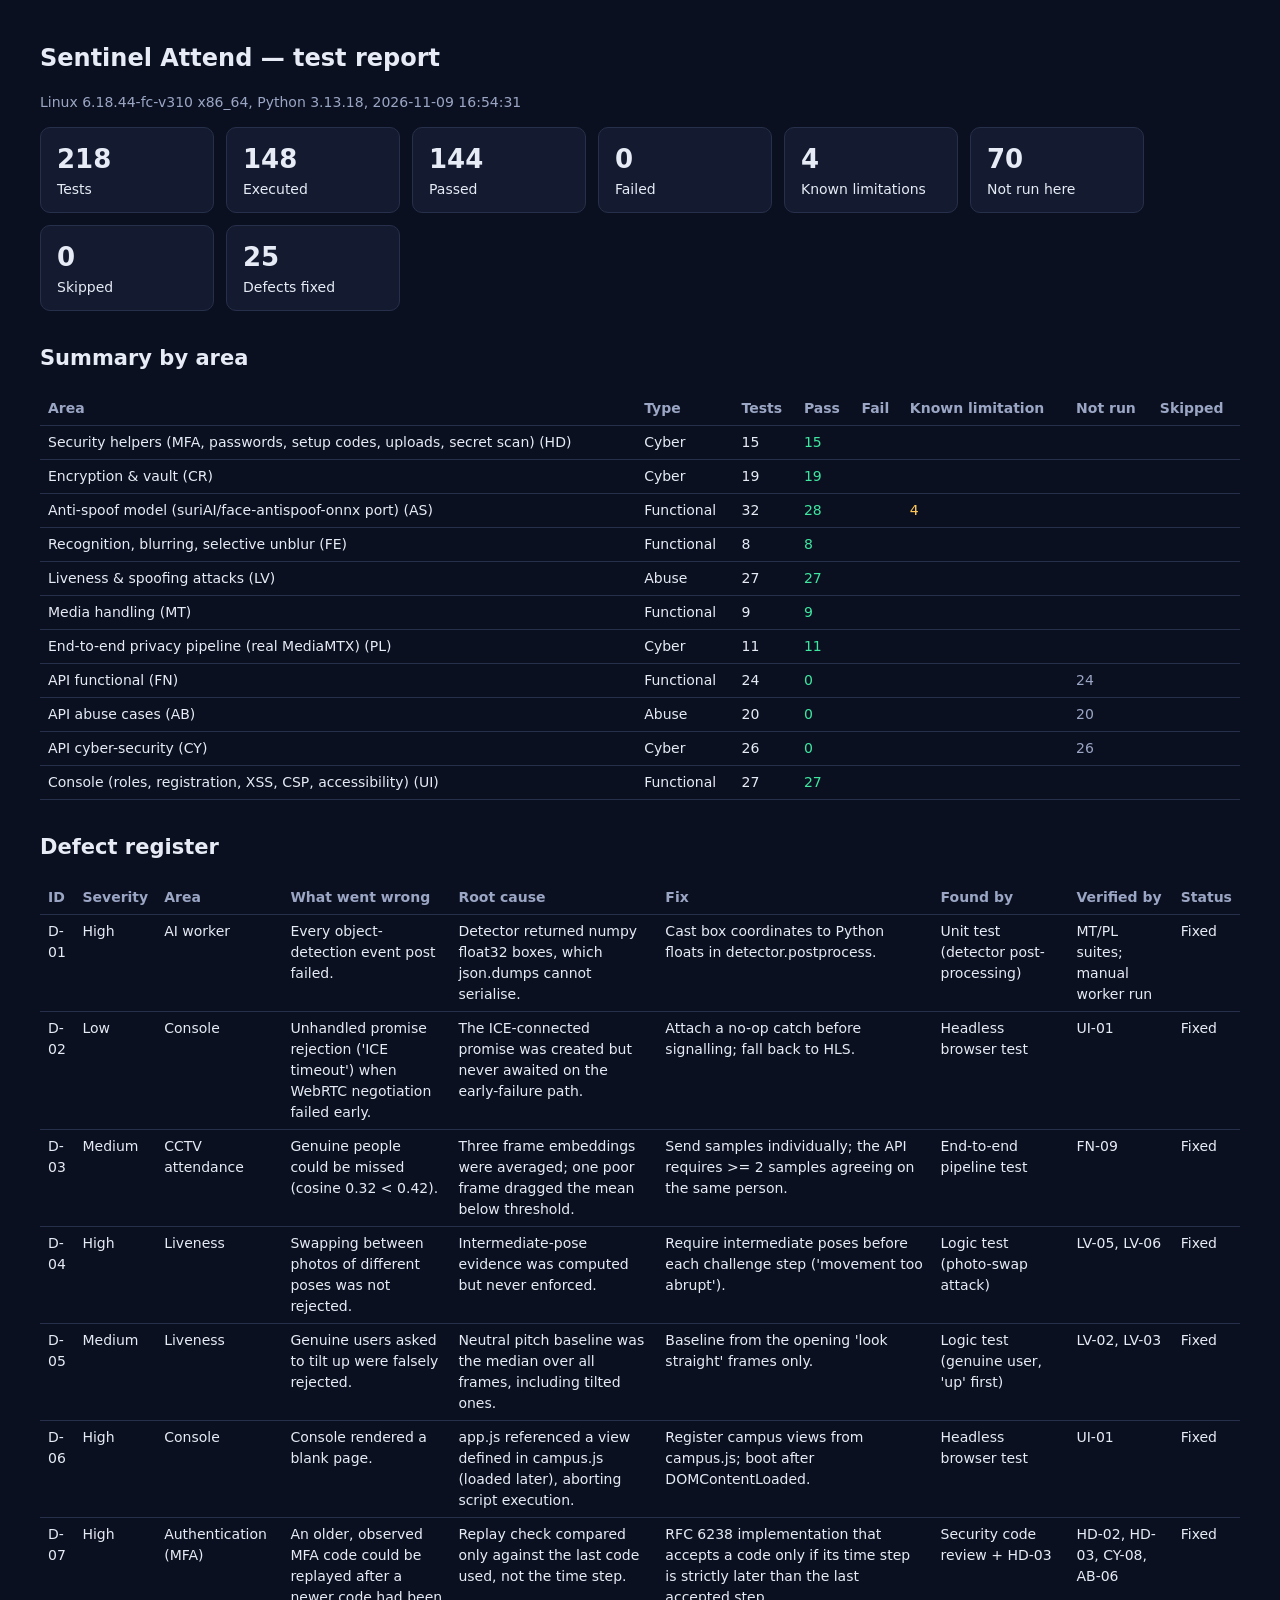
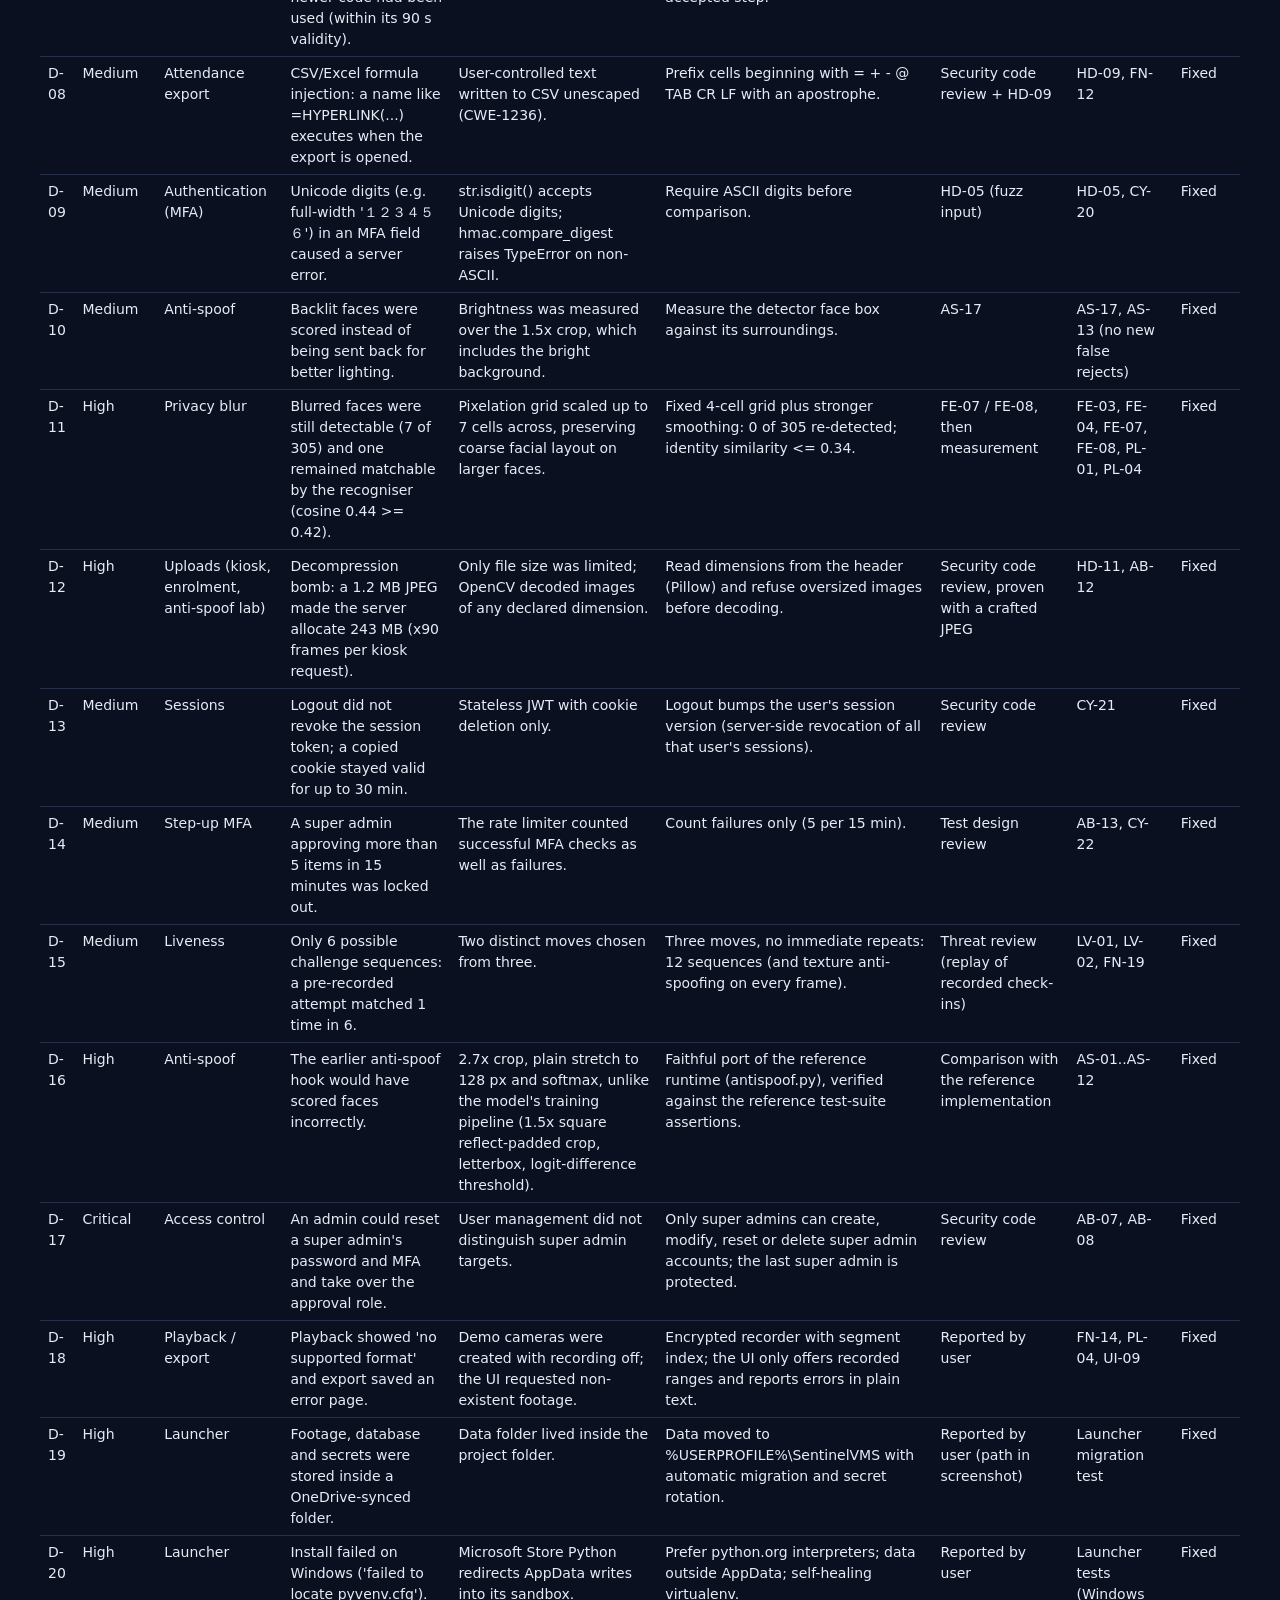
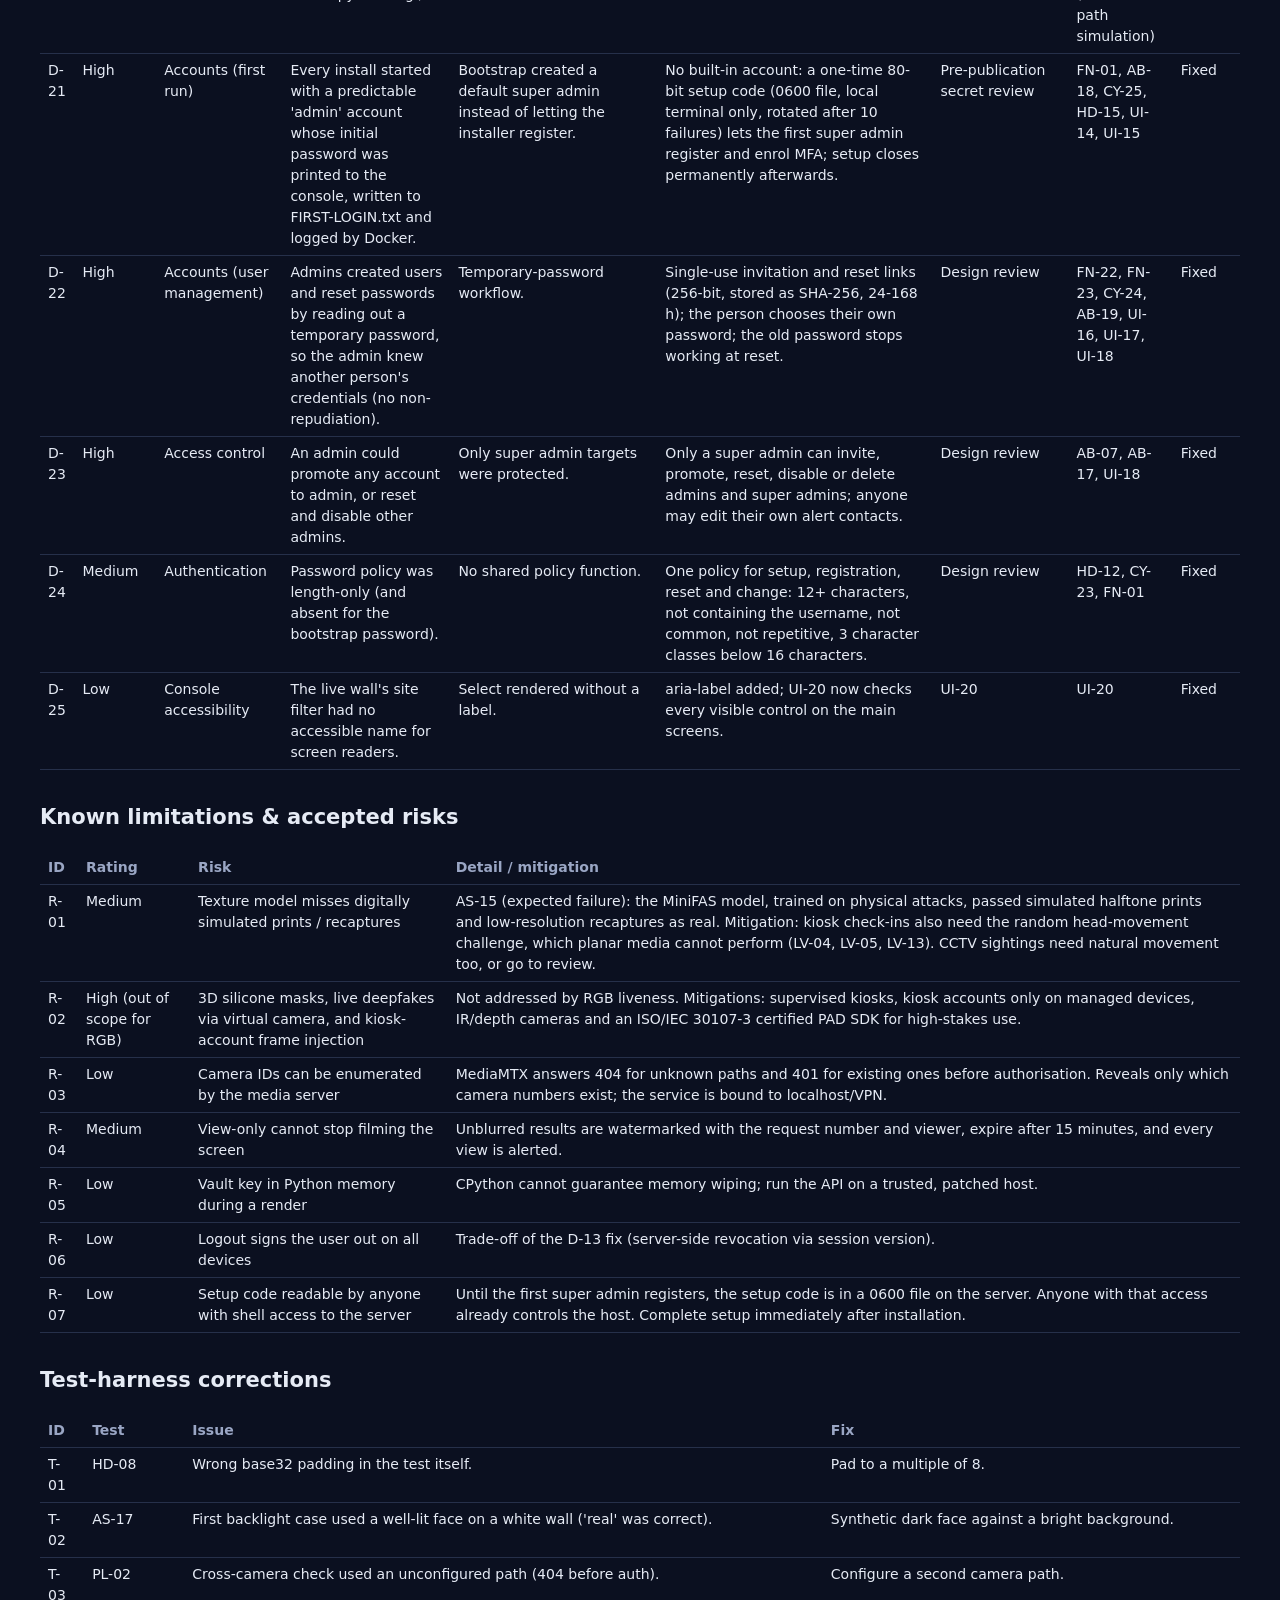
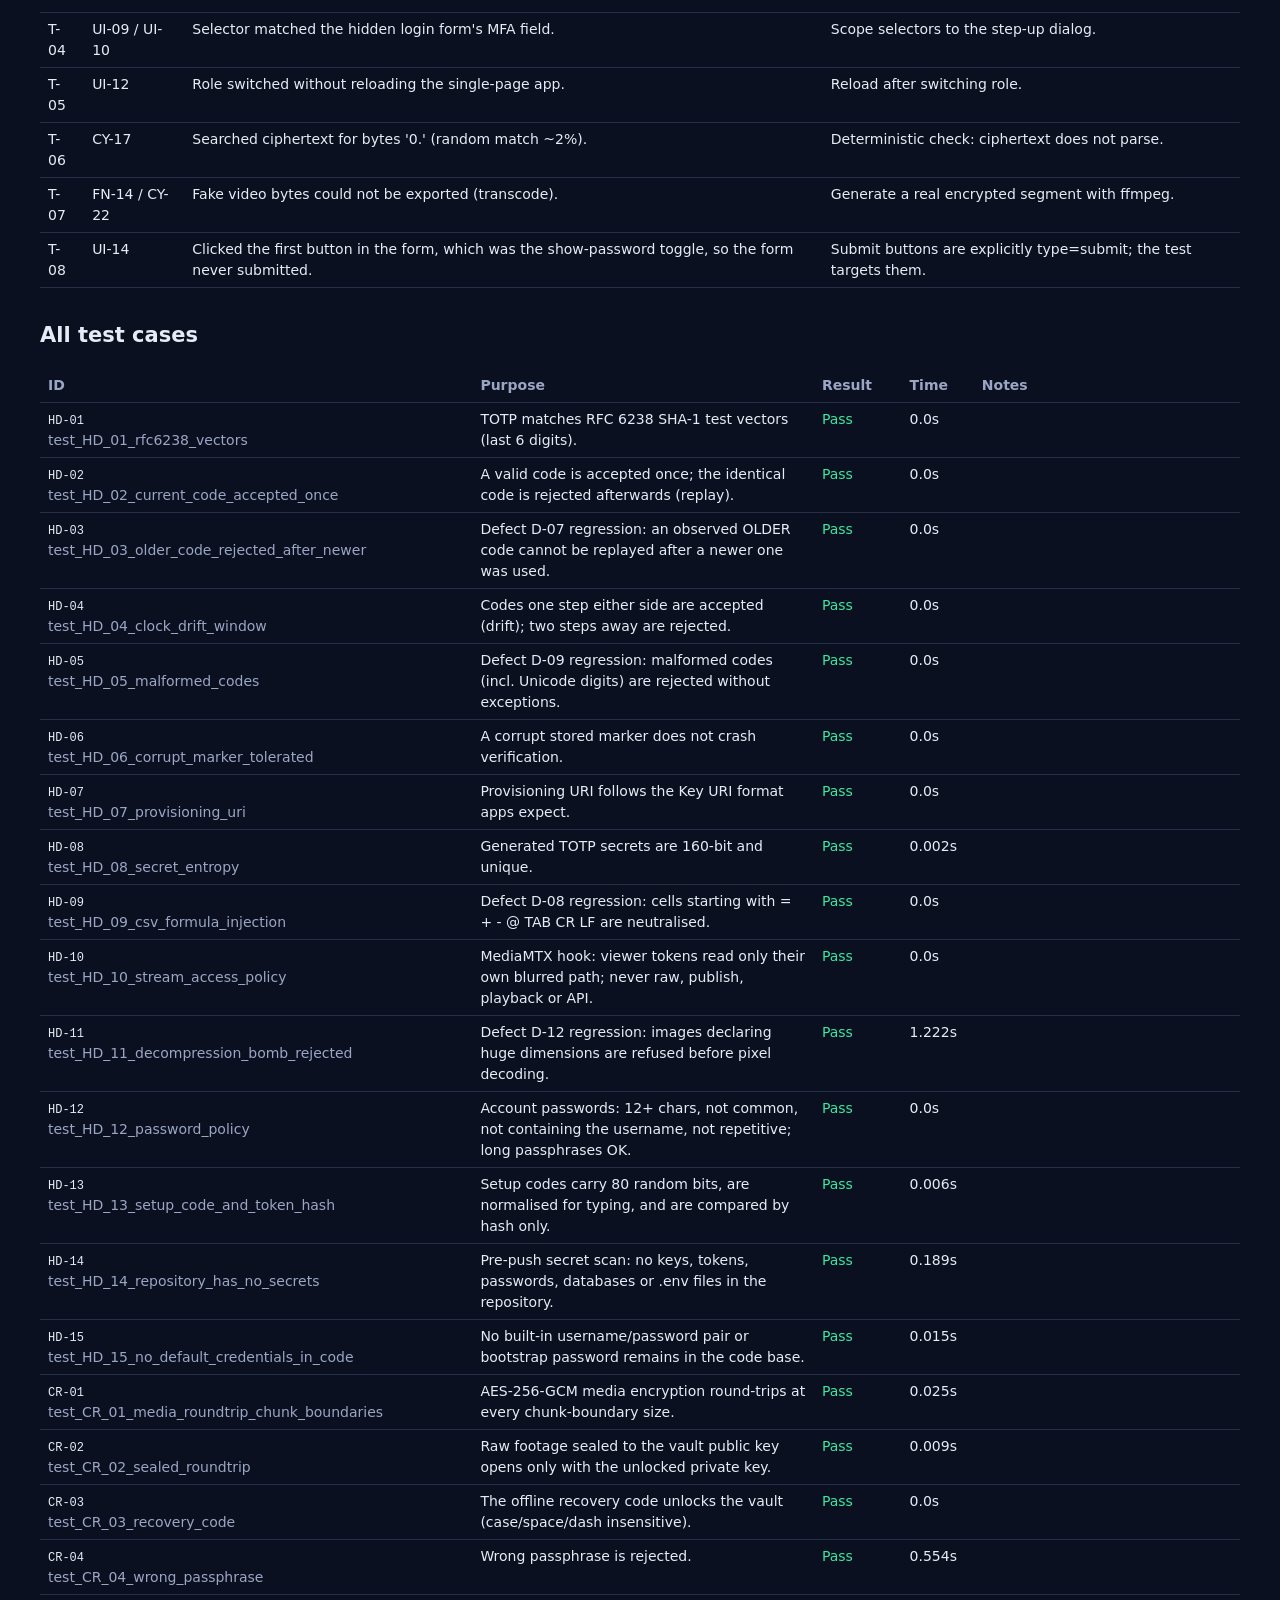
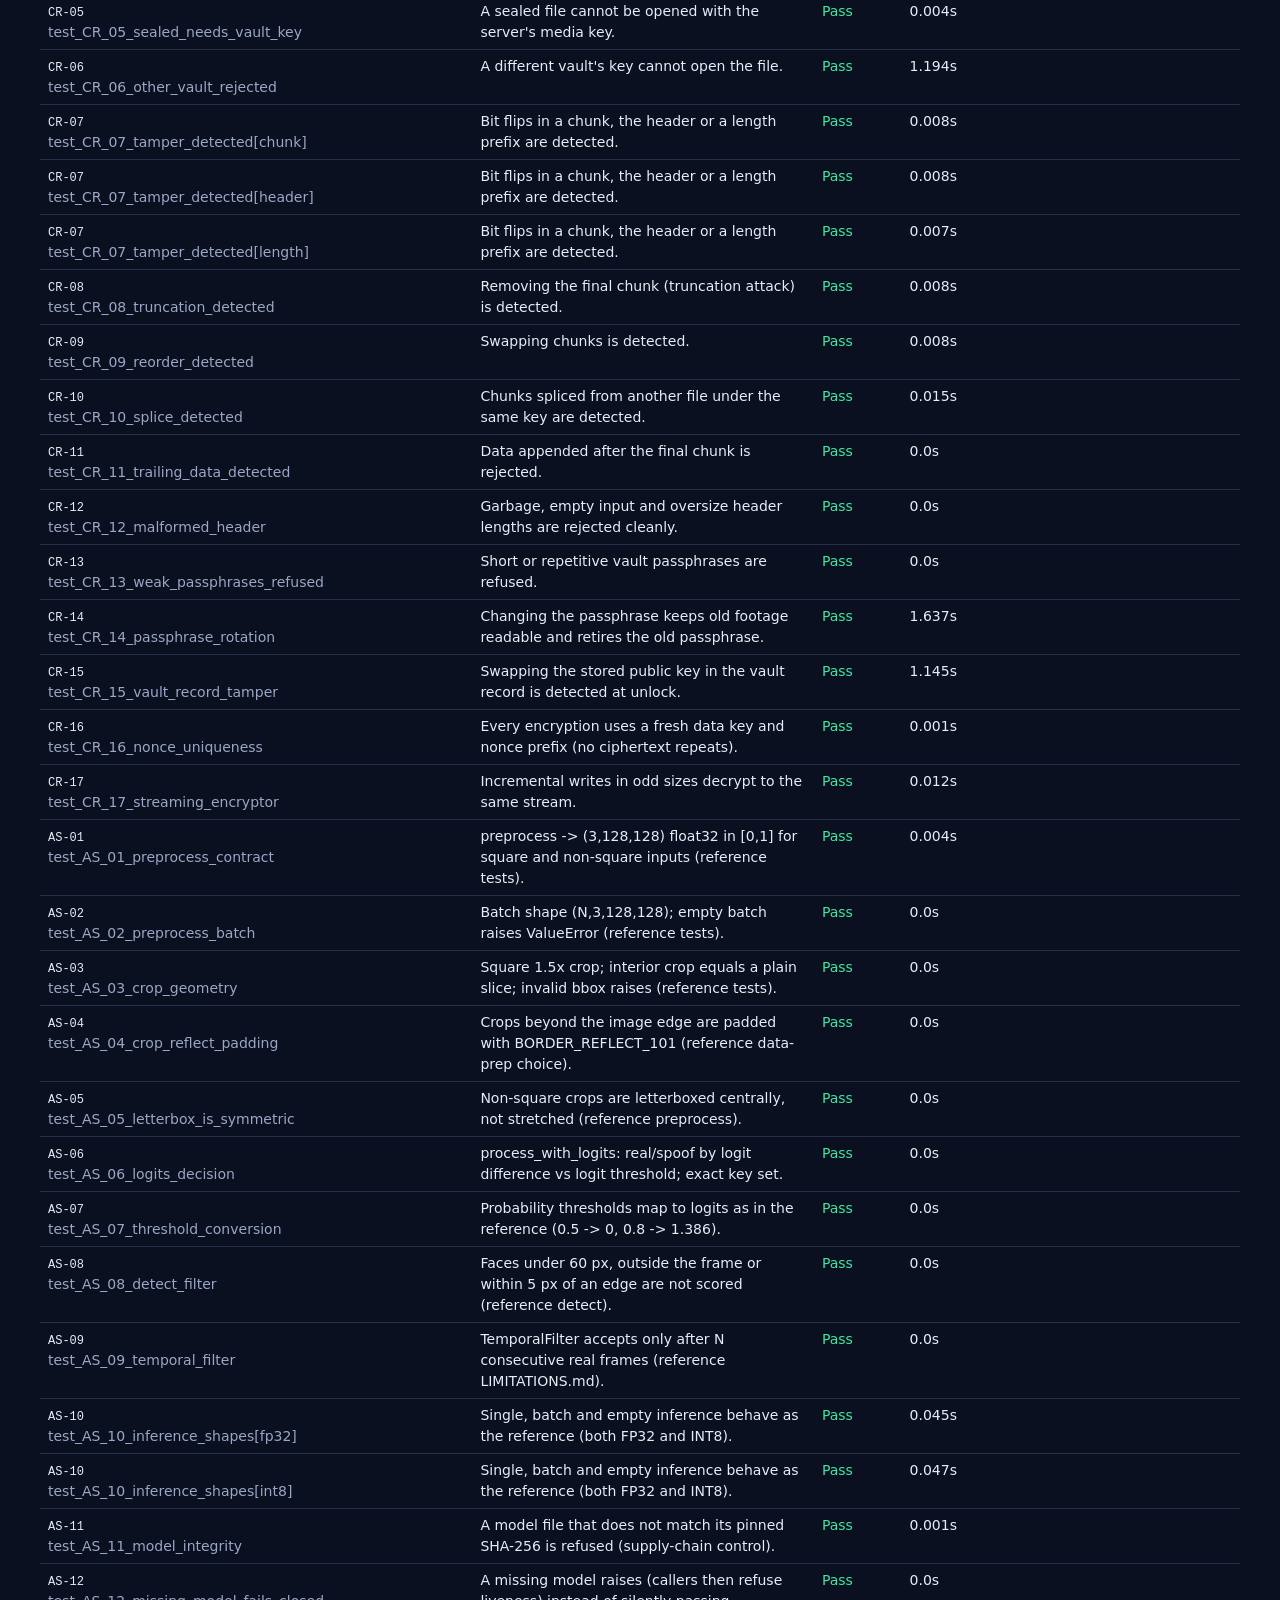
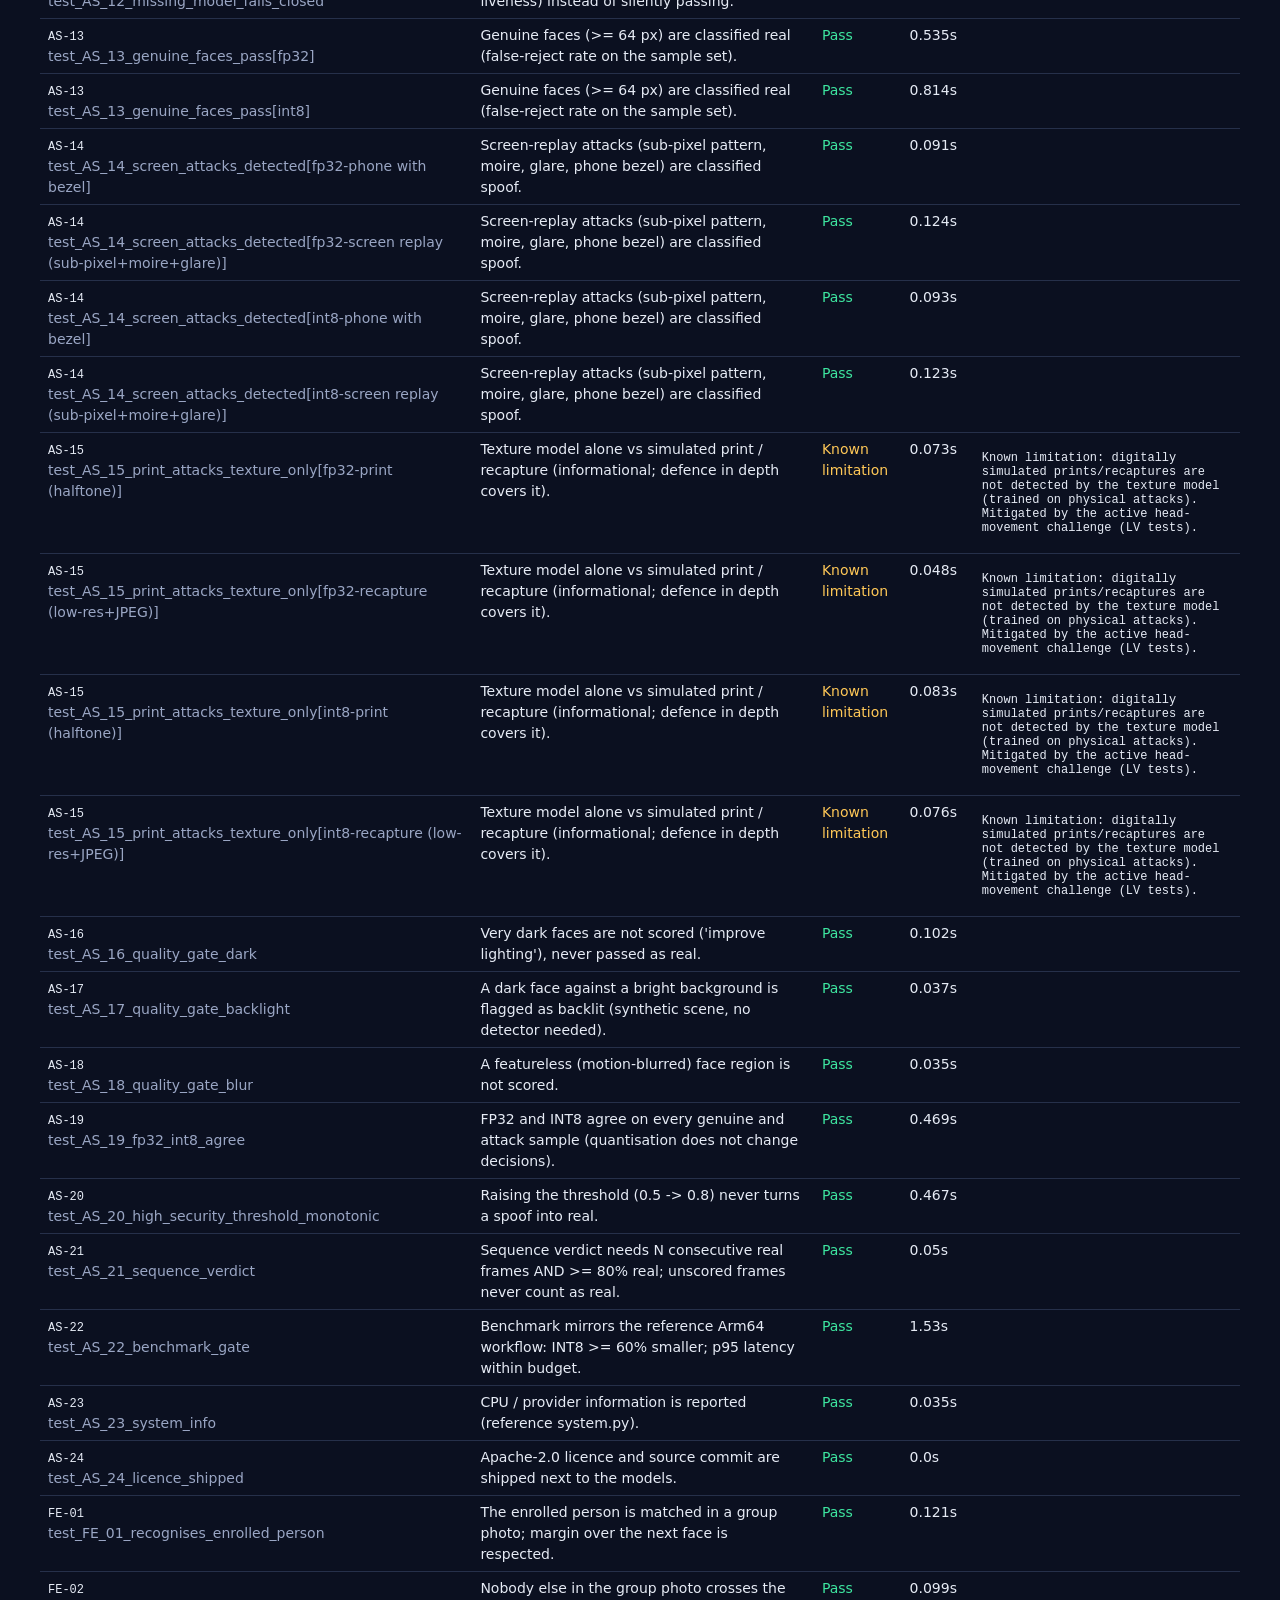
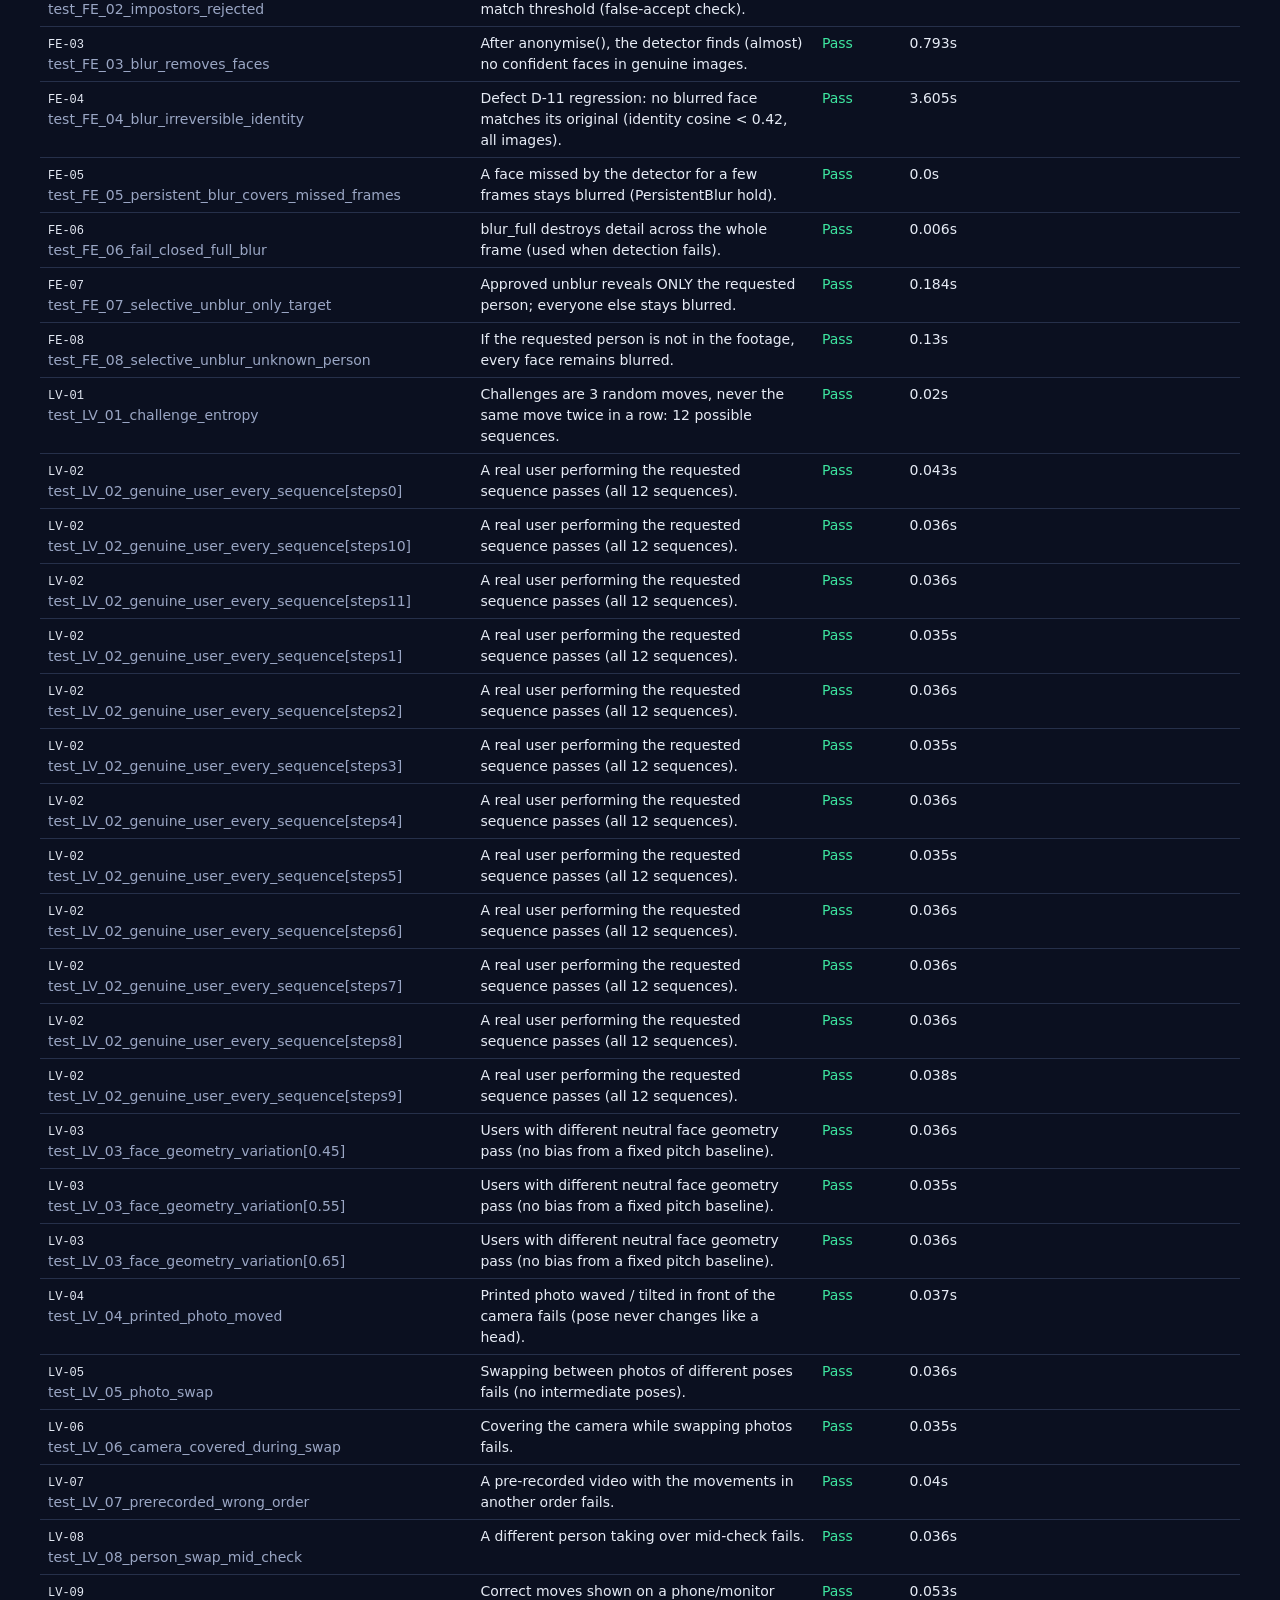
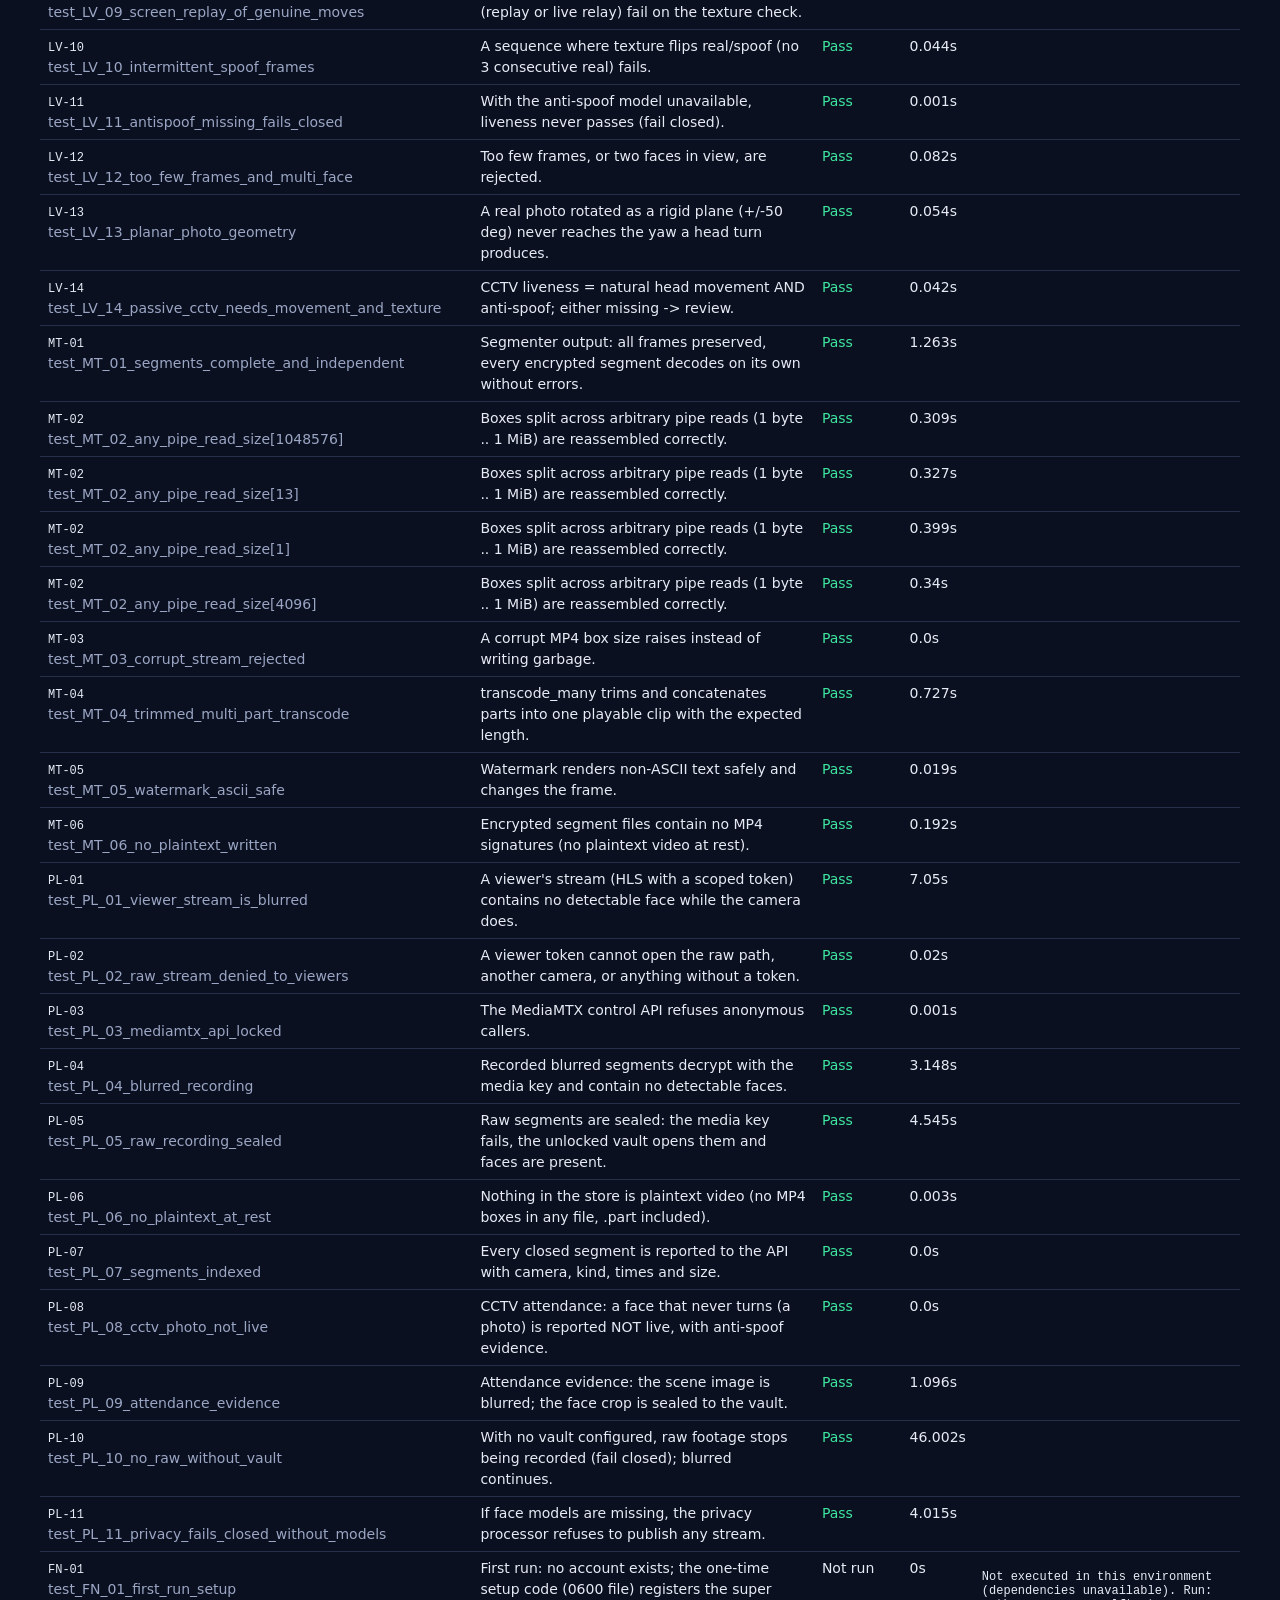
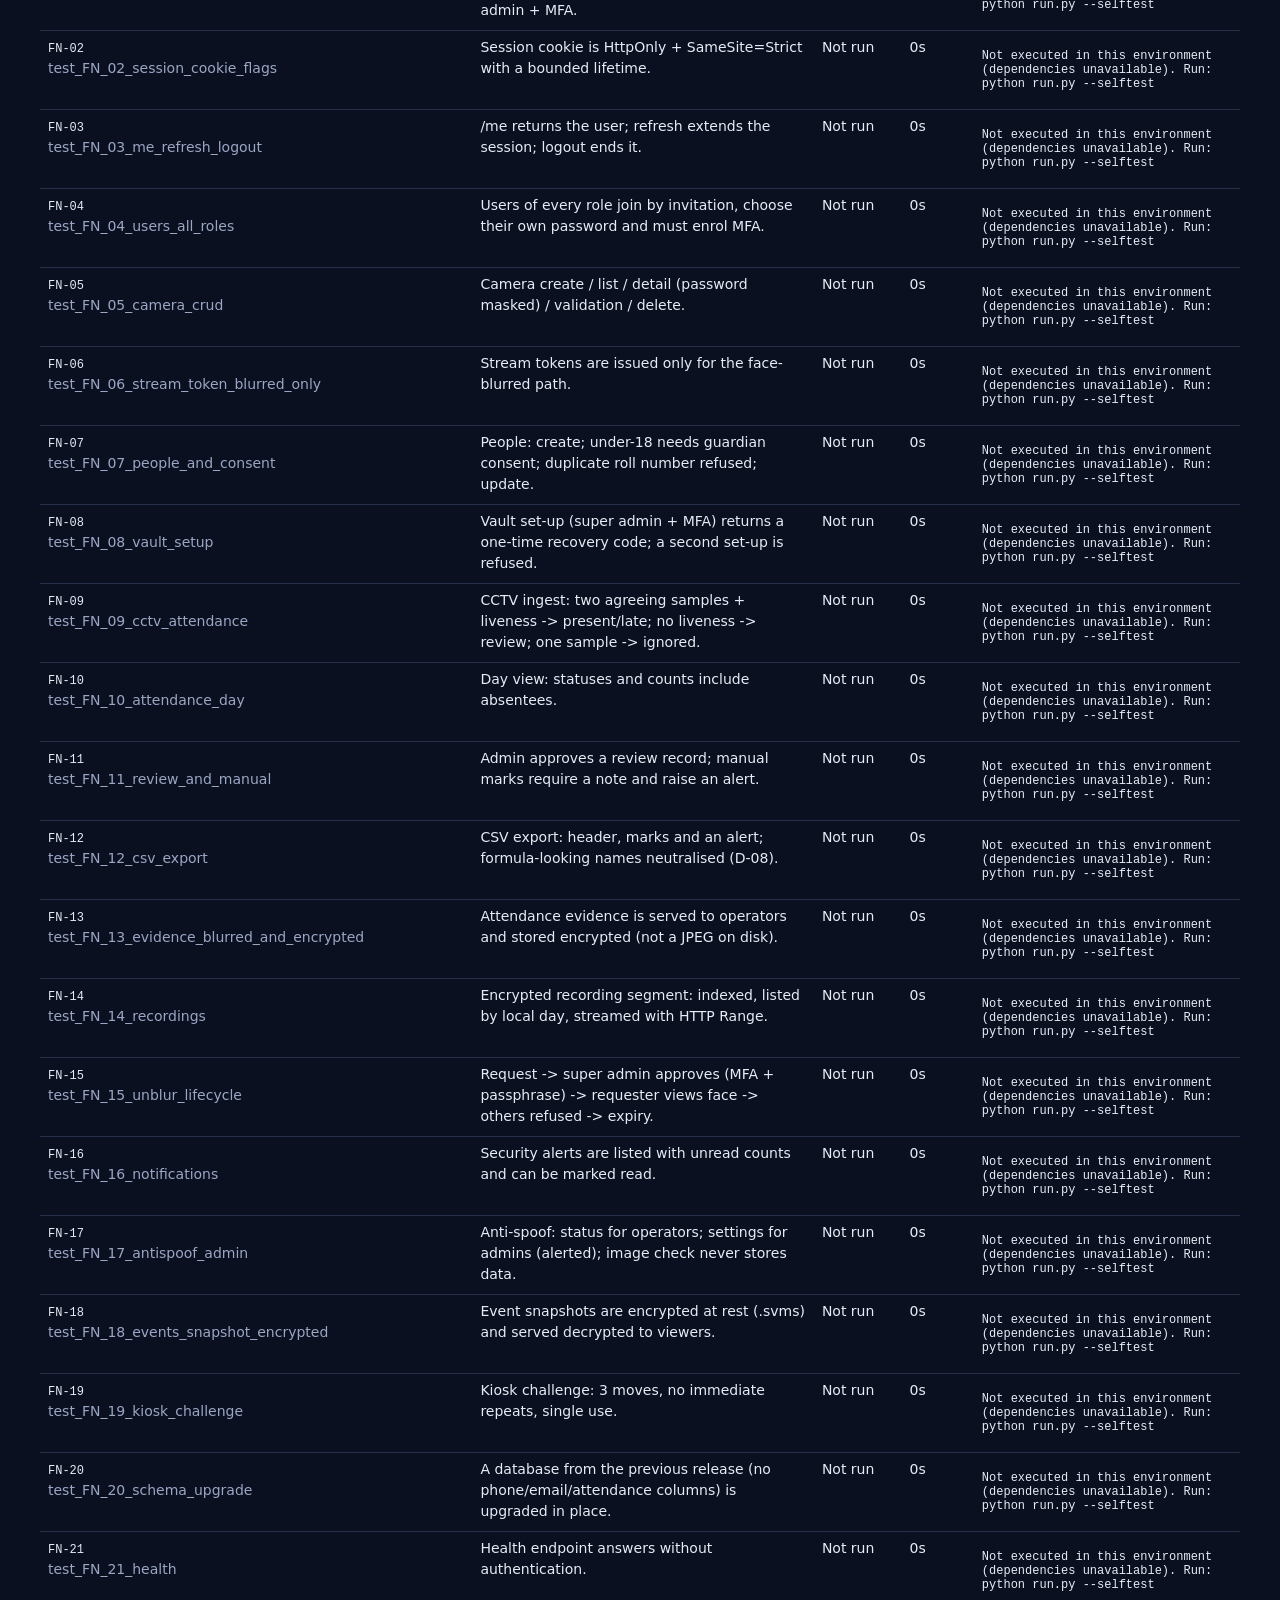
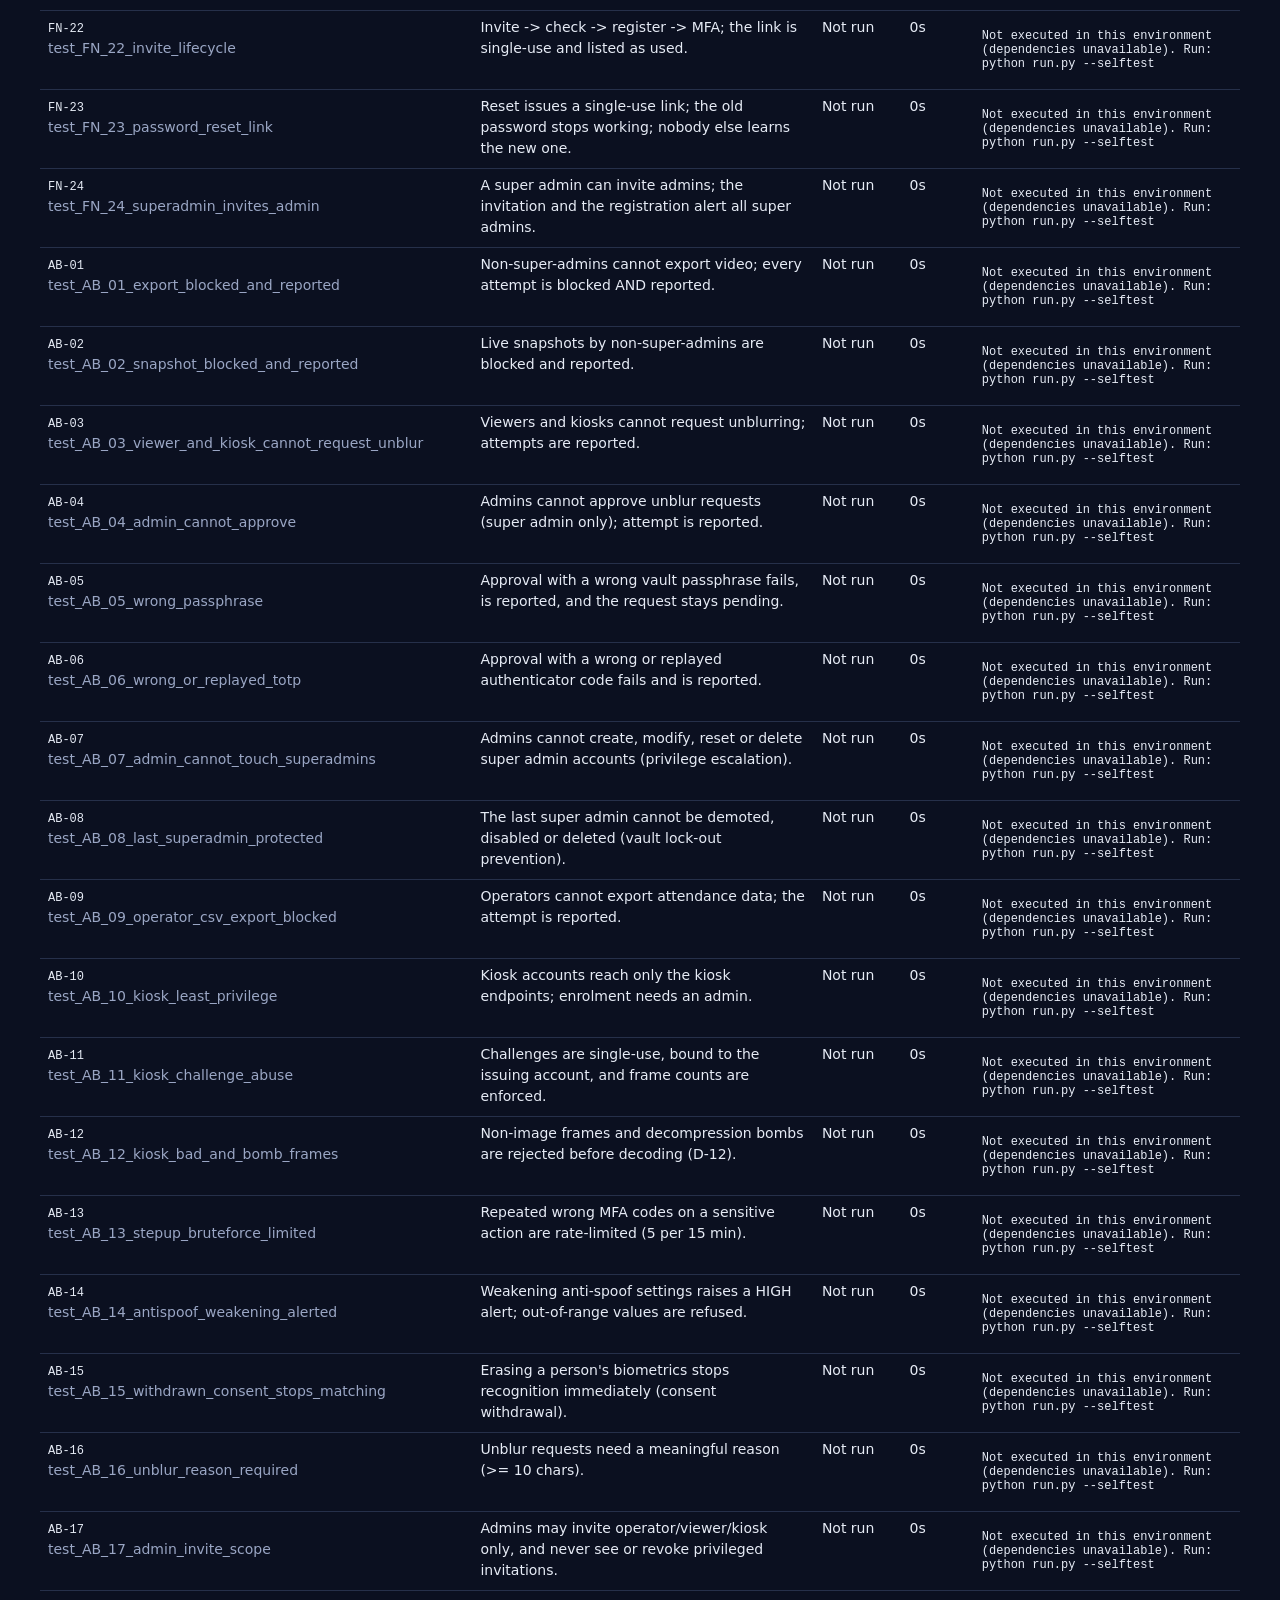
==== docs/TEST_REPORT.html @ 9932e574 "Secure CCTV attendance: privacy-first face attendance and VMS - Live-face kiosk check-in (random hea" ====
<!doctype html><meta charset=utf-8><title>Sentinel Attend test report</title><style>body{font:14px/1.5 system-ui,Segoe UI,sans-serif;margin:0;background:#0b1020;color:#e6ebf5}main{max-width:1200px;margin:auto;padding:24px}
h1{font-size:24px}h2{margin-top:32px}table{border-collapse:collapse;width:100%;margin:12px 0}th,td{border-bottom:1px solid #26304a;padding:6px 8px;text-align:left;vertical-align:top}
th{color:#9aa6c4;font-weight:600}.Pass{color:#3ee6a0}.FAIL{color:#ff5d73;font-weight:700}.Skipped{color:#9aa6c4}.Known{color:#ffc857}
.cards{display:flex;gap:12px;flex-wrap:wrap}.card{background:#141b30;border:1px solid #26304a;border-radius:10px;padding:12px 16px;min-width:140px}
.card b{display:block;font-size:26px}code,pre{font:12px ui-monospace,monospace;white-space:pre-wrap}.muted{color:#9aa6c4}</style><main>
<h1>Sentinel Attend — test report</h1>
<p class=muted>Linux 6.18.44-fc-v310 x86_64, Python 3.13.18, 2026-11-09 16:54:31</p>
<div class=cards><div class=card><b>218</b>Tests</div><div class=card><b>148</b>Executed</div><div class=card><b>144</b>Passed</div><div class=card><b>0</b>Failed</div><div class=card><b>4</b>Known limitations</div><div class=card><b>70</b>Not run here</div><div class=card><b>0</b>Skipped</div><div class=card><b>25</b>Defects fixed</div></div>
<h2>Summary by area</h2><table><tr><th>Area</th><th>Type</th><th>Tests</th><th>Pass</th><th>Fail</th><th>Known limitation</th><th>Not run</th><th>Skipped</th></tr>
<tr><td>Security helpers (MFA, passwords, setup codes, uploads, secret scan) (HD)</td><td>Cyber</td><td>15</td><td class=Pass>15</td><td class=FAIL></td><td class=Known></td><td class=Skipped></td><td class=Skipped></td></tr>
<tr><td>Encryption &amp; vault (CR)</td><td>Cyber</td><td>19</td><td class=Pass>19</td><td class=FAIL></td><td class=Known></td><td class=Skipped></td><td class=Skipped></td></tr>
<tr><td>Anti-spoof model (suriAI/face-antispoof-onnx port) (AS)</td><td>Functional</td><td>32</td><td class=Pass>28</td><td class=FAIL></td><td class=Known>4</td><td class=Skipped></td><td class=Skipped></td></tr>
<tr><td>Recognition, blurring, selective unblur (FE)</td><td>Functional</td><td>8</td><td class=Pass>8</td><td class=FAIL></td><td class=Known></td><td class=Skipped></td><td class=Skipped></td></tr>
<tr><td>Liveness &amp; spoofing attacks (LV)</td><td>Abuse</td><td>27</td><td class=Pass>27</td><td class=FAIL></td><td class=Known></td><td class=Skipped></td><td class=Skipped></td></tr>
<tr><td>Media handling (MT)</td><td>Functional</td><td>9</td><td class=Pass>9</td><td class=FAIL></td><td class=Known></td><td class=Skipped></td><td class=Skipped></td></tr>
<tr><td>End-to-end privacy pipeline (real MediaMTX) (PL)</td><td>Cyber</td><td>11</td><td class=Pass>11</td><td class=FAIL></td><td class=Known></td><td class=Skipped></td><td class=Skipped></td></tr>
<tr><td>API functional (FN)</td><td>Functional</td><td>24</td><td class=Pass>0</td><td class=FAIL></td><td class=Known></td><td class=Skipped>24</td><td class=Skipped></td></tr>
<tr><td>API abuse cases (AB)</td><td>Abuse</td><td>20</td><td class=Pass>0</td><td class=FAIL></td><td class=Known></td><td class=Skipped>20</td><td class=Skipped></td></tr>
<tr><td>API cyber-security (CY)</td><td>Cyber</td><td>26</td><td class=Pass>0</td><td class=FAIL></td><td class=Known></td><td class=Skipped>26</td><td class=Skipped></td></tr>
<tr><td>Console (roles, registration, XSS, CSP, accessibility) (UI)</td><td>Functional</td><td>27</td><td class=Pass>27</td><td class=FAIL></td><td class=Known></td><td class=Skipped></td><td class=Skipped></td></tr>
</table><h2>Defect register</h2><table><tr><th>ID</th><th>Severity</th><th>Area</th><th>What went wrong</th><th>Root cause</th><th>Fix</th><th>Found by</th><th>Verified by</th><th>Status</th></tr>
<tr><td>D-01</td><td>High</td><td>AI worker</td><td>Every object-detection event post failed.</td><td>Detector returned numpy float32 boxes, which json.dumps cannot serialise.</td><td>Cast box coordinates to Python floats in detector.postprocess.</td><td>Unit test (detector post-processing)</td><td>MT/PL suites; manual worker run</td><td>Fixed</td></tr>
<tr><td>D-02</td><td>Low</td><td>Console</td><td>Unhandled promise rejection (&#x27;ICE timeout&#x27;) when WebRTC negotiation failed early.</td><td>The ICE-connected promise was created but never awaited on the early-failure path.</td><td>Attach a no-op catch before signalling; fall back to HLS.</td><td>Headless browser test</td><td>UI-01</td><td>Fixed</td></tr>
<tr><td>D-03</td><td>Medium</td><td>CCTV attendance</td><td>Genuine people could be missed (cosine 0.32 &lt; 0.42).</td><td>Three frame embeddings were averaged; one poor frame dragged the mean below threshold.</td><td>Send samples individually; the API requires &gt;= 2 samples agreeing on the same person.</td><td>End-to-end pipeline test</td><td>FN-09</td><td>Fixed</td></tr>
<tr><td>D-04</td><td>High</td><td>Liveness</td><td>Swapping between photos of different poses was not rejected.</td><td>Intermediate-pose evidence was computed but never enforced.</td><td>Require intermediate poses before each challenge step (&#x27;movement too abrupt&#x27;).</td><td>Logic test (photo-swap attack)</td><td>LV-05, LV-06</td><td>Fixed</td></tr>
<tr><td>D-05</td><td>Medium</td><td>Liveness</td><td>Genuine users asked to tilt up were falsely rejected.</td><td>Neutral pitch baseline was the median over all frames, including tilted ones.</td><td>Baseline from the opening &#x27;look straight&#x27; frames only.</td><td>Logic test (genuine user, &#x27;up&#x27; first)</td><td>LV-02, LV-03</td><td>Fixed</td></tr>
<tr><td>D-06</td><td>High</td><td>Console</td><td>Console rendered a blank page.</td><td>app.js referenced a view defined in campus.js (loaded later), aborting script execution.</td><td>Register campus views from campus.js; boot after DOMContentLoaded.</td><td>Headless browser test</td><td>UI-01</td><td>Fixed</td></tr>
<tr><td>D-07</td><td>High</td><td>Authentication (MFA)</td><td>An older, observed MFA code could be replayed after a newer code had been used (within its 90 s validity).</td><td>Replay check compared only against the last code used, not the time step.</td><td>RFC 6238 implementation that accepts a code only if its time step is strictly later than the last accepted step.</td><td>Security code review + HD-03</td><td>HD-02, HD-03, CY-08, AB-06</td><td>Fixed</td></tr>
<tr><td>D-08</td><td>Medium</td><td>Attendance export</td><td>CSV/Excel formula injection: a name like =HYPERLINK(...) executes when the export is opened.</td><td>User-controlled text written to CSV unescaped (CWE-1236).</td><td>Prefix cells beginning with = + - @ TAB CR LF with an apostrophe.</td><td>Security code review + HD-09</td><td>HD-09, FN-12</td><td>Fixed</td></tr>
<tr><td>D-09</td><td>Medium</td><td>Authentication (MFA)</td><td>Unicode digits (e.g. full-width &#x27;１２３４５６&#x27;) in an MFA field caused a server error.</td><td>str.isdigit() accepts Unicode digits; hmac.compare_digest raises TypeError on non-ASCII.</td><td>Require ASCII digits before comparison.</td><td>HD-05 (fuzz input)</td><td>HD-05, CY-20</td><td>Fixed</td></tr>
<tr><td>D-10</td><td>Medium</td><td>Anti-spoof</td><td>Backlit faces were scored instead of being sent back for better lighting.</td><td>Brightness was measured over the 1.5x crop, which includes the bright background.</td><td>Measure the detector face box against its surroundings.</td><td>AS-17</td><td>AS-17, AS-13 (no new false rejects)</td><td>Fixed</td></tr>
<tr><td>D-11</td><td>High</td><td>Privacy blur</td><td>Blurred faces were still detectable (7 of 305) and one remained matchable by the recogniser (cosine 0.44 &gt;= 0.42).</td><td>Pixelation grid scaled up to 7 cells across, preserving coarse facial layout on larger faces.</td><td>Fixed 4-cell grid plus stronger smoothing: 0 of 305 re-detected; identity similarity &lt;= 0.34.</td><td>FE-07 / FE-08, then measurement</td><td>FE-03, FE-04, FE-07, FE-08, PL-01, PL-04</td><td>Fixed</td></tr>
<tr><td>D-12</td><td>High</td><td>Uploads (kiosk, enrolment, anti-spoof lab)</td><td>Decompression bomb: a 1.2 MB JPEG made the server allocate 243 MB (x90 frames per kiosk request).</td><td>Only file size was limited; OpenCV decoded images of any declared dimension.</td><td>Read dimensions from the header (Pillow) and refuse oversized images before decoding.</td><td>Security code review, proven with a crafted JPEG</td><td>HD-11, AB-12</td><td>Fixed</td></tr>
<tr><td>D-13</td><td>Medium</td><td>Sessions</td><td>Logout did not revoke the session token; a copied cookie stayed valid for up to 30 min.</td><td>Stateless JWT with cookie deletion only.</td><td>Logout bumps the user&#x27;s session version (server-side revocation of all that user&#x27;s sessions).</td><td>Security code review</td><td>CY-21</td><td>Fixed</td></tr>
<tr><td>D-14</td><td>Medium</td><td>Step-up MFA</td><td>A super admin approving more than 5 items in 15 minutes was locked out.</td><td>The rate limiter counted successful MFA checks as well as failures.</td><td>Count failures only (5 per 15 min).</td><td>Test design review</td><td>AB-13, CY-22</td><td>Fixed</td></tr>
<tr><td>D-15</td><td>Medium</td><td>Liveness</td><td>Only 6 possible challenge sequences: a pre-recorded attempt matched 1 time in 6.</td><td>Two distinct moves chosen from three.</td><td>Three moves, no immediate repeats: 12 sequences (and texture anti-spoofing on every frame).</td><td>Threat review (replay of recorded check-ins)</td><td>LV-01, LV-02, FN-19</td><td>Fixed</td></tr>
<tr><td>D-16</td><td>High</td><td>Anti-spoof</td><td>The earlier anti-spoof hook would have scored faces incorrectly.</td><td>2.7x crop, plain stretch to 128 px and softmax, unlike the model&#x27;s training pipeline (1.5x square reflect-padded crop, letterbox, logit-difference threshold).</td><td>Faithful port of the reference runtime (antispoof.py), verified against the reference test-suite assertions.</td><td>Comparison with the reference implementation</td><td>AS-01..AS-12</td><td>Fixed</td></tr>
<tr><td>D-17</td><td>Critical</td><td>Access control</td><td>An admin could reset a super admin&#x27;s password and MFA and take over the approval role.</td><td>User management did not distinguish super admin targets.</td><td>Only super admins can create, modify, reset or delete super admin accounts; the last super admin is protected.</td><td>Security code review</td><td>AB-07, AB-08</td><td>Fixed</td></tr>
<tr><td>D-18</td><td>High</td><td>Playback / export</td><td>Playback showed &#x27;no supported format&#x27; and export saved an error page.</td><td>Demo cameras were created with recording off; the UI requested non-existent footage.</td><td>Encrypted recorder with segment index; the UI only offers recorded ranges and reports errors in plain text.</td><td>Reported by user</td><td>FN-14, PL-04, UI-09</td><td>Fixed</td></tr>
<tr><td>D-19</td><td>High</td><td>Launcher</td><td>Footage, database and secrets were stored inside a OneDrive-synced folder.</td><td>Data folder lived inside the project folder.</td><td>Data moved to %USERPROFILE%\SentinelVMS with automatic migration and secret rotation.</td><td>Reported by user (path in screenshot)</td><td>Launcher migration test</td><td>Fixed</td></tr>
<tr><td>D-20</td><td>High</td><td>Launcher</td><td>Install failed on Windows (&#x27;failed to locate pyvenv.cfg&#x27;).</td><td>Microsoft Store Python redirects AppData writes into its sandbox.</td><td>Prefer python.org interpreters; data outside AppData; self-healing virtualenv.</td><td>Reported by user</td><td>Launcher tests (Windows path simulation)</td><td>Fixed</td></tr>
<tr><td>D-21</td><td>High</td><td>Accounts (first run)</td><td>Every install started with a predictable &#x27;admin&#x27; account whose initial password was printed to the console, written to FIRST-LOGIN.txt and logged by Docker.</td><td>Bootstrap created a default super admin instead of letting the installer register.</td><td>No built-in account: a one-time 80-bit setup code (0600 file, local terminal only, rotated after 10 failures) lets the first super admin register and enrol MFA; setup closes permanently afterwards.</td><td>Pre-publication secret review</td><td>FN-01, AB-18, CY-25, HD-15, UI-14, UI-15</td><td>Fixed</td></tr>
<tr><td>D-22</td><td>High</td><td>Accounts (user management)</td><td>Admins created users and reset passwords by reading out a temporary password, so the admin knew another person&#x27;s credentials (no non-repudiation).</td><td>Temporary-password workflow.</td><td>Single-use invitation and reset links (256-bit, stored as SHA-256, 24-168 h); the person chooses their own password; the old password stops working at reset.</td><td>Design review</td><td>FN-22, FN-23, CY-24, AB-19, UI-16, UI-17, UI-18</td><td>Fixed</td></tr>
<tr><td>D-23</td><td>High</td><td>Access control</td><td>An admin could promote any account to admin, or reset and disable other admins.</td><td>Only super admin targets were protected.</td><td>Only a super admin can invite, promote, reset, disable or delete admins and super admins; anyone may edit their own alert contacts.</td><td>Design review</td><td>AB-07, AB-17, UI-18</td><td>Fixed</td></tr>
<tr><td>D-24</td><td>Medium</td><td>Authentication</td><td>Password policy was length-only (and absent for the bootstrap password).</td><td>No shared policy function.</td><td>One policy for setup, registration, reset and change: 12+ characters, not containing the username, not common, not repetitive, 3 character classes below 16 characters.</td><td>Design review</td><td>HD-12, CY-23, FN-01</td><td>Fixed</td></tr>
<tr><td>D-25</td><td>Low</td><td>Console accessibility</td><td>The live wall&#x27;s site filter had no accessible name for screen readers.</td><td>Select rendered without a label.</td><td>aria-label added; UI-20 now checks every visible control on the main screens.</td><td>UI-20</td><td>UI-20</td><td>Fixed</td></tr>
</table><h2>Known limitations &amp; accepted risks</h2><table><tr><th>ID</th><th>Rating</th><th>Risk</th><th>Detail / mitigation</th></tr>
<tr><td>R-01</td><td>Medium</td><td>Texture model misses digitally simulated prints / recaptures</td><td>AS-15 (expected failure): the MiniFAS model, trained on physical attacks, passed simulated halftone prints and low-resolution recaptures as real. Mitigation: kiosk check-ins also need the random head-movement challenge, which planar media cannot perform (LV-04, LV-05, LV-13). CCTV sightings need natural movement too, or go to review.</td></tr>
<tr><td>R-02</td><td>High (out of scope for RGB)</td><td>3D silicone masks, live deepfakes via virtual camera, and kiosk-account frame injection</td><td>Not addressed by RGB liveness. Mitigations: supervised kiosks, kiosk accounts only on managed devices, IR/depth cameras and an ISO/IEC 30107-3 certified PAD SDK for high-stakes use.</td></tr>
<tr><td>R-03</td><td>Low</td><td>Camera IDs can be enumerated by the media server</td><td>MediaMTX answers 404 for unknown paths and 401 for existing ones before authorisation. Reveals only which camera numbers exist; the service is bound to localhost/VPN.</td></tr>
<tr><td>R-04</td><td>Medium</td><td>View-only cannot stop filming the screen</td><td>Unblurred results are watermarked with the request number and viewer, expire after 15 minutes, and every view is alerted.</td></tr>
<tr><td>R-05</td><td>Low</td><td>Vault key in Python memory during a render</td><td>CPython cannot guarantee memory wiping; run the API on a trusted, patched host.</td></tr>
<tr><td>R-06</td><td>Low</td><td>Logout signs the user out on all devices</td><td>Trade-off of the D-13 fix (server-side revocation via session version).</td></tr>
<tr><td>R-07</td><td>Low</td><td>Setup code readable by anyone with shell access to the server</td><td>Until the first super admin registers, the setup code is in a 0600 file on the server. Anyone with that access already controls the host. Complete setup immediately after installation.</td></tr>
</table><h2>Test-harness corrections</h2><table><tr><th>ID</th><th>Test</th><th>Issue</th><th>Fix</th></tr>
<tr><td>T-01</td><td>HD-08</td><td>Wrong base32 padding in the test itself.</td><td>Pad to a multiple of 8.</td></tr>
<tr><td>T-02</td><td>AS-17</td><td>First backlight case used a well-lit face on a white wall (&#x27;real&#x27; was correct).</td><td>Synthetic dark face against a bright background.</td></tr>
<tr><td>T-03</td><td>PL-02</td><td>Cross-camera check used an unconfigured path (404 before auth).</td><td>Configure a second camera path.</td></tr>
<tr><td>T-04</td><td>UI-09 / UI-10</td><td>Selector matched the hidden login form&#x27;s MFA field.</td><td>Scope selectors to the step-up dialog.</td></tr>
<tr><td>T-05</td><td>UI-12</td><td>Role switched without reloading the single-page app.</td><td>Reload after switching role.</td></tr>
<tr><td>T-06</td><td>CY-17</td><td>Searched ciphertext for bytes &#x27;0.&#x27; (random match ~2%).</td><td>Deterministic check: ciphertext does not parse.</td></tr>
<tr><td>T-07</td><td>FN-14 / CY-22</td><td>Fake video bytes could not be exported (transcode).</td><td>Generate a real encrypted segment with ffmpeg.</td></tr>
<tr><td>T-08</td><td>UI-14</td><td>Clicked the first button in the form, which was the show-password toggle, so the form never submitted.</td><td>Submit buttons are explicitly type=submit; the test targets them.</td></tr>
</table><h2>All test cases</h2><table><tr><th>ID</th><th>Purpose</th><th>Result</th><th>Time</th><th>Notes</th></tr>
<tr><td><code>HD-01</code><div class=muted>test_HD_01_rfc6238_vectors</div></td><td>TOTP matches RFC 6238 SHA-1 test vectors (last 6 digits).</td><td class='Pass'>Pass</td><td>0.0s</td><td><pre></pre></td></tr>
<tr><td><code>HD-02</code><div class=muted>test_HD_02_current_code_accepted_once</div></td><td>A valid code is accepted once; the identical code is rejected afterwards (replay).</td><td class='Pass'>Pass</td><td>0.0s</td><td><pre></pre></td></tr>
<tr><td><code>HD-03</code><div class=muted>test_HD_03_older_code_rejected_after_newer</div></td><td>Defect D-07 regression: an observed OLDER code cannot be replayed after a newer one was used.</td><td class='Pass'>Pass</td><td>0.0s</td><td><pre></pre></td></tr>
<tr><td><code>HD-04</code><div class=muted>test_HD_04_clock_drift_window</div></td><td>Codes one step either side are accepted (drift); two steps away are rejected.</td><td class='Pass'>Pass</td><td>0.0s</td><td><pre></pre></td></tr>
<tr><td><code>HD-05</code><div class=muted>test_HD_05_malformed_codes</div></td><td>Defect D-09 regression: malformed codes (incl. Unicode digits) are rejected without exceptions.</td><td class='Pass'>Pass</td><td>0.0s</td><td><pre></pre></td></tr>
<tr><td><code>HD-06</code><div class=muted>test_HD_06_corrupt_marker_tolerated</div></td><td>A corrupt stored marker does not crash verification.</td><td class='Pass'>Pass</td><td>0.0s</td><td><pre></pre></td></tr>
<tr><td><code>HD-07</code><div class=muted>test_HD_07_provisioning_uri</div></td><td>Provisioning URI follows the Key URI format apps expect.</td><td class='Pass'>Pass</td><td>0.0s</td><td><pre></pre></td></tr>
<tr><td><code>HD-08</code><div class=muted>test_HD_08_secret_entropy</div></td><td>Generated TOTP secrets are 160-bit and unique.</td><td class='Pass'>Pass</td><td>0.002s</td><td><pre></pre></td></tr>
<tr><td><code>HD-09</code><div class=muted>test_HD_09_csv_formula_injection</div></td><td>Defect D-08 regression: cells starting with = + - @ TAB CR LF are neutralised.</td><td class='Pass'>Pass</td><td>0.0s</td><td><pre></pre></td></tr>
<tr><td><code>HD-10</code><div class=muted>test_HD_10_stream_access_policy</div></td><td>MediaMTX hook: viewer tokens read only their own blurred path; never raw, publish, playback or API.</td><td class='Pass'>Pass</td><td>0.0s</td><td><pre></pre></td></tr>
<tr><td><code>HD-11</code><div class=muted>test_HD_11_decompression_bomb_rejected</div></td><td>Defect D-12 regression: images declaring huge dimensions are refused before pixel decoding.</td><td class='Pass'>Pass</td><td>1.222s</td><td><pre></pre></td></tr>
<tr><td><code>HD-12</code><div class=muted>test_HD_12_password_policy</div></td><td>Account passwords: 12+ chars, not common, not containing the username, not repetitive; long passphrases OK.</td><td class='Pass'>Pass</td><td>0.0s</td><td><pre></pre></td></tr>
<tr><td><code>HD-13</code><div class=muted>test_HD_13_setup_code_and_token_hash</div></td><td>Setup codes carry 80 random bits, are normalised for typing, and are compared by hash only.</td><td class='Pass'>Pass</td><td>0.006s</td><td><pre></pre></td></tr>
<tr><td><code>HD-14</code><div class=muted>test_HD_14_repository_has_no_secrets</div></td><td>Pre-push secret scan: no keys, tokens, passwords, databases or .env files in the repository.</td><td class='Pass'>Pass</td><td>0.189s</td><td><pre></pre></td></tr>
<tr><td><code>HD-15</code><div class=muted>test_HD_15_no_default_credentials_in_code</div></td><td>No built-in username/password pair or bootstrap password remains in the code base.</td><td class='Pass'>Pass</td><td>0.015s</td><td><pre></pre></td></tr>
<tr><td><code>CR-01</code><div class=muted>test_CR_01_media_roundtrip_chunk_boundaries</div></td><td>AES-256-GCM media encryption round-trips at every chunk-boundary size.</td><td class='Pass'>Pass</td><td>0.025s</td><td><pre></pre></td></tr>
<tr><td><code>CR-02</code><div class=muted>test_CR_02_sealed_roundtrip</div></td><td>Raw footage sealed to the vault public key opens only with the unlocked private key.</td><td class='Pass'>Pass</td><td>0.009s</td><td><pre></pre></td></tr>
<tr><td><code>CR-03</code><div class=muted>test_CR_03_recovery_code</div></td><td>The offline recovery code unlocks the vault (case/space/dash insensitive).</td><td class='Pass'>Pass</td><td>0.0s</td><td><pre></pre></td></tr>
<tr><td><code>CR-04</code><div class=muted>test_CR_04_wrong_passphrase</div></td><td>Wrong passphrase is rejected.</td><td class='Pass'>Pass</td><td>0.554s</td><td><pre></pre></td></tr>
<tr><td><code>CR-05</code><div class=muted>test_CR_05_sealed_needs_vault_key</div></td><td>A sealed file cannot be opened with the server&#x27;s media key.</td><td class='Pass'>Pass</td><td>0.004s</td><td><pre></pre></td></tr>
<tr><td><code>CR-06</code><div class=muted>test_CR_06_other_vault_rejected</div></td><td>A different vault&#x27;s key cannot open the file.</td><td class='Pass'>Pass</td><td>1.194s</td><td><pre></pre></td></tr>
<tr><td><code>CR-07</code><div class=muted>test_CR_07_tamper_detected[chunk]</div></td><td>Bit flips in a chunk, the header or a length prefix are detected.</td><td class='Pass'>Pass</td><td>0.008s</td><td><pre></pre></td></tr>
<tr><td><code>CR-07</code><div class=muted>test_CR_07_tamper_detected[header]</div></td><td>Bit flips in a chunk, the header or a length prefix are detected.</td><td class='Pass'>Pass</td><td>0.008s</td><td><pre></pre></td></tr>
<tr><td><code>CR-07</code><div class=muted>test_CR_07_tamper_detected[length]</div></td><td>Bit flips in a chunk, the header or a length prefix are detected.</td><td class='Pass'>Pass</td><td>0.007s</td><td><pre></pre></td></tr>
<tr><td><code>CR-08</code><div class=muted>test_CR_08_truncation_detected</div></td><td>Removing the final chunk (truncation attack) is detected.</td><td class='Pass'>Pass</td><td>0.008s</td><td><pre></pre></td></tr>
<tr><td><code>CR-09</code><div class=muted>test_CR_09_reorder_detected</div></td><td>Swapping chunks is detected.</td><td class='Pass'>Pass</td><td>0.008s</td><td><pre></pre></td></tr>
<tr><td><code>CR-10</code><div class=muted>test_CR_10_splice_detected</div></td><td>Chunks spliced from another file under the same key are detected.</td><td class='Pass'>Pass</td><td>0.015s</td><td><pre></pre></td></tr>
<tr><td><code>CR-11</code><div class=muted>test_CR_11_trailing_data_detected</div></td><td>Data appended after the final chunk is rejected.</td><td class='Pass'>Pass</td><td>0.0s</td><td><pre></pre></td></tr>
<tr><td><code>CR-12</code><div class=muted>test_CR_12_malformed_header</div></td><td>Garbage, empty input and oversize header lengths are rejected cleanly.</td><td class='Pass'>Pass</td><td>0.0s</td><td><pre></pre></td></tr>
<tr><td><code>CR-13</code><div class=muted>test_CR_13_weak_passphrases_refused</div></td><td>Short or repetitive vault passphrases are refused.</td><td class='Pass'>Pass</td><td>0.0s</td><td><pre></pre></td></tr>
<tr><td><code>CR-14</code><div class=muted>test_CR_14_passphrase_rotation</div></td><td>Changing the passphrase keeps old footage readable and retires the old passphrase.</td><td class='Pass'>Pass</td><td>1.637s</td><td><pre></pre></td></tr>
<tr><td><code>CR-15</code><div class=muted>test_CR_15_vault_record_tamper</div></td><td>Swapping the stored public key in the vault record is detected at unlock.</td><td class='Pass'>Pass</td><td>1.145s</td><td><pre></pre></td></tr>
<tr><td><code>CR-16</code><div class=muted>test_CR_16_nonce_uniqueness</div></td><td>Every encryption uses a fresh data key and nonce prefix (no ciphertext repeats).</td><td class='Pass'>Pass</td><td>0.001s</td><td><pre></pre></td></tr>
<tr><td><code>CR-17</code><div class=muted>test_CR_17_streaming_encryptor</div></td><td>Incremental writes in odd sizes decrypt to the same stream.</td><td class='Pass'>Pass</td><td>0.012s</td><td><pre></pre></td></tr>
<tr><td><code>AS-01</code><div class=muted>test_AS_01_preprocess_contract</div></td><td>preprocess -&gt; (3,128,128) float32 in [0,1] for square and non-square inputs (reference tests).</td><td class='Pass'>Pass</td><td>0.004s</td><td><pre></pre></td></tr>
<tr><td><code>AS-02</code><div class=muted>test_AS_02_preprocess_batch</div></td><td>Batch shape (N,3,128,128); empty batch raises ValueError (reference tests).</td><td class='Pass'>Pass</td><td>0.0s</td><td><pre></pre></td></tr>
<tr><td><code>AS-03</code><div class=muted>test_AS_03_crop_geometry</div></td><td>Square 1.5x crop; interior crop equals a plain slice; invalid bbox raises (reference tests).</td><td class='Pass'>Pass</td><td>0.0s</td><td><pre></pre></td></tr>
<tr><td><code>AS-04</code><div class=muted>test_AS_04_crop_reflect_padding</div></td><td>Crops beyond the image edge are padded with BORDER_REFLECT_101 (reference data-prep choice).</td><td class='Pass'>Pass</td><td>0.0s</td><td><pre></pre></td></tr>
<tr><td><code>AS-05</code><div class=muted>test_AS_05_letterbox_is_symmetric</div></td><td>Non-square crops are letterboxed centrally, not stretched (reference preprocess).</td><td class='Pass'>Pass</td><td>0.0s</td><td><pre></pre></td></tr>
<tr><td><code>AS-06</code><div class=muted>test_AS_06_logits_decision</div></td><td>process_with_logits: real/spoof by logit difference vs logit threshold; exact key set.</td><td class='Pass'>Pass</td><td>0.0s</td><td><pre></pre></td></tr>
<tr><td><code>AS-07</code><div class=muted>test_AS_07_threshold_conversion</div></td><td>Probability thresholds map to logits as in the reference (0.5 -&gt; 0, 0.8 -&gt; 1.386).</td><td class='Pass'>Pass</td><td>0.0s</td><td><pre></pre></td></tr>
<tr><td><code>AS-08</code><div class=muted>test_AS_08_detect_filter</div></td><td>Faces under 60 px, outside the frame or within 5 px of an edge are not scored (reference detect).</td><td class='Pass'>Pass</td><td>0.0s</td><td><pre></pre></td></tr>
<tr><td><code>AS-09</code><div class=muted>test_AS_09_temporal_filter</div></td><td>TemporalFilter accepts only after N consecutive real frames (reference LIMITATIONS.md).</td><td class='Pass'>Pass</td><td>0.0s</td><td><pre></pre></td></tr>
<tr><td><code>AS-10</code><div class=muted>test_AS_10_inference_shapes[fp32]</div></td><td>Single, batch and empty inference behave as the reference (both FP32 and INT8).</td><td class='Pass'>Pass</td><td>0.045s</td><td><pre></pre></td></tr>
<tr><td><code>AS-10</code><div class=muted>test_AS_10_inference_shapes[int8]</div></td><td>Single, batch and empty inference behave as the reference (both FP32 and INT8).</td><td class='Pass'>Pass</td><td>0.047s</td><td><pre></pre></td></tr>
<tr><td><code>AS-11</code><div class=muted>test_AS_11_model_integrity</div></td><td>A model file that does not match its pinned SHA-256 is refused (supply-chain control).</td><td class='Pass'>Pass</td><td>0.001s</td><td><pre></pre></td></tr>
<tr><td><code>AS-12</code><div class=muted>test_AS_12_missing_model_fails_closed</div></td><td>A missing model raises (callers then refuse liveness) instead of silently passing.</td><td class='Pass'>Pass</td><td>0.0s</td><td><pre></pre></td></tr>
<tr><td><code>AS-13</code><div class=muted>test_AS_13_genuine_faces_pass[fp32]</div></td><td>Genuine faces (&gt;= 64 px) are classified real (false-reject rate on the sample set).</td><td class='Pass'>Pass</td><td>0.535s</td><td><pre></pre></td></tr>
<tr><td><code>AS-13</code><div class=muted>test_AS_13_genuine_faces_pass[int8]</div></td><td>Genuine faces (&gt;= 64 px) are classified real (false-reject rate on the sample set).</td><td class='Pass'>Pass</td><td>0.814s</td><td><pre></pre></td></tr>
<tr><td><code>AS-14</code><div class=muted>test_AS_14_screen_attacks_detected[fp32-phone with bezel]</div></td><td>Screen-replay attacks (sub-pixel pattern, moire, glare, phone bezel) are classified spoof.</td><td class='Pass'>Pass</td><td>0.091s</td><td><pre></pre></td></tr>
<tr><td><code>AS-14</code><div class=muted>test_AS_14_screen_attacks_detected[fp32-screen replay (sub-pixel+moire+glare)]</div></td><td>Screen-replay attacks (sub-pixel pattern, moire, glare, phone bezel) are classified spoof.</td><td class='Pass'>Pass</td><td>0.124s</td><td><pre></pre></td></tr>
<tr><td><code>AS-14</code><div class=muted>test_AS_14_screen_attacks_detected[int8-phone with bezel]</div></td><td>Screen-replay attacks (sub-pixel pattern, moire, glare, phone bezel) are classified spoof.</td><td class='Pass'>Pass</td><td>0.093s</td><td><pre></pre></td></tr>
<tr><td><code>AS-14</code><div class=muted>test_AS_14_screen_attacks_detected[int8-screen replay (sub-pixel+moire+glare)]</div></td><td>Screen-replay attacks (sub-pixel pattern, moire, glare, phone bezel) are classified spoof.</td><td class='Pass'>Pass</td><td>0.123s</td><td><pre></pre></td></tr>
<tr><td><code>AS-15</code><div class=muted>test_AS_15_print_attacks_texture_only[fp32-print (halftone)]</div></td><td>Texture model alone vs simulated print / recapture (informational; defence in depth covers it).</td><td class='Known'>Known limitation</td><td>0.073s</td><td><pre>Known limitation: digitally simulated prints/recaptures are not detected by the texture model (trained on physical attacks). Mitigated by the active head-movement challenge (LV tests).</pre></td></tr>
<tr><td><code>AS-15</code><div class=muted>test_AS_15_print_attacks_texture_only[fp32-recapture (low-res+JPEG)]</div></td><td>Texture model alone vs simulated print / recapture (informational; defence in depth covers it).</td><td class='Known'>Known limitation</td><td>0.048s</td><td><pre>Known limitation: digitally simulated prints/recaptures are not detected by the texture model (trained on physical attacks). Mitigated by the active head-movement challenge (LV tests).</pre></td></tr>
<tr><td><code>AS-15</code><div class=muted>test_AS_15_print_attacks_texture_only[int8-print (halftone)]</div></td><td>Texture model alone vs simulated print / recapture (informational; defence in depth covers it).</td><td class='Known'>Known limitation</td><td>0.083s</td><td><pre>Known limitation: digitally simulated prints/recaptures are not detected by the texture model (trained on physical attacks). Mitigated by the active head-movement challenge (LV tests).</pre></td></tr>
<tr><td><code>AS-15</code><div class=muted>test_AS_15_print_attacks_texture_only[int8-recapture (low-res+JPEG)]</div></td><td>Texture model alone vs simulated print / recapture (informational; defence in depth covers it).</td><td class='Known'>Known limitation</td><td>0.076s</td><td><pre>Known limitation: digitally simulated prints/recaptures are not detected by the texture model (trained on physical attacks). Mitigated by the active head-movement challenge (LV tests).</pre></td></tr>
<tr><td><code>AS-16</code><div class=muted>test_AS_16_quality_gate_dark</div></td><td>Very dark faces are not scored (&#x27;improve lighting&#x27;), never passed as real.</td><td class='Pass'>Pass</td><td>0.102s</td><td><pre></pre></td></tr>
<tr><td><code>AS-17</code><div class=muted>test_AS_17_quality_gate_backlight</div></td><td>A dark face against a bright background is flagged as backlit (synthetic scene, no detector needed).</td><td class='Pass'>Pass</td><td>0.037s</td><td><pre></pre></td></tr>
<tr><td><code>AS-18</code><div class=muted>test_AS_18_quality_gate_blur</div></td><td>A featureless (motion-blurred) face region is not scored.</td><td class='Pass'>Pass</td><td>0.035s</td><td><pre></pre></td></tr>
<tr><td><code>AS-19</code><div class=muted>test_AS_19_fp32_int8_agree</div></td><td>FP32 and INT8 agree on every genuine and attack sample (quantisation does not change decisions).</td><td class='Pass'>Pass</td><td>0.469s</td><td><pre></pre></td></tr>
<tr><td><code>AS-20</code><div class=muted>test_AS_20_high_security_threshold_monotonic</div></td><td>Raising the threshold (0.5 -&gt; 0.8) never turns a spoof into real.</td><td class='Pass'>Pass</td><td>0.467s</td><td><pre></pre></td></tr>
<tr><td><code>AS-21</code><div class=muted>test_AS_21_sequence_verdict</div></td><td>Sequence verdict needs N consecutive real frames AND &gt;= 80% real; unscored frames never count as real.</td><td class='Pass'>Pass</td><td>0.05s</td><td><pre></pre></td></tr>
<tr><td><code>AS-22</code><div class=muted>test_AS_22_benchmark_gate</div></td><td>Benchmark mirrors the reference Arm64 workflow: INT8 &gt;= 60% smaller; p95 latency within budget.</td><td class='Pass'>Pass</td><td>1.53s</td><td><pre></pre></td></tr>
<tr><td><code>AS-23</code><div class=muted>test_AS_23_system_info</div></td><td>CPU / provider information is reported (reference system.py).</td><td class='Pass'>Pass</td><td>0.035s</td><td><pre></pre></td></tr>
<tr><td><code>AS-24</code><div class=muted>test_AS_24_licence_shipped</div></td><td>Apache-2.0 licence and source commit are shipped next to the models.</td><td class='Pass'>Pass</td><td>0.0s</td><td><pre></pre></td></tr>
<tr><td><code>FE-01</code><div class=muted>test_FE_01_recognises_enrolled_person</div></td><td>The enrolled person is matched in a group photo; margin over the next face is respected.</td><td class='Pass'>Pass</td><td>0.121s</td><td><pre></pre></td></tr>
<tr><td><code>FE-02</code><div class=muted>test_FE_02_impostors_rejected</div></td><td>Nobody else in the group photo crosses the match threshold (false-accept check).</td><td class='Pass'>Pass</td><td>0.099s</td><td><pre></pre></td></tr>
<tr><td><code>FE-03</code><div class=muted>test_FE_03_blur_removes_faces</div></td><td>After anonymise(), the detector finds (almost) no confident faces in genuine images.</td><td class='Pass'>Pass</td><td>0.793s</td><td><pre></pre></td></tr>
<tr><td><code>FE-04</code><div class=muted>test_FE_04_blur_irreversible_identity</div></td><td>Defect D-11 regression: no blurred face matches its original (identity cosine &lt; 0.42, all images).</td><td class='Pass'>Pass</td><td>3.605s</td><td><pre></pre></td></tr>
<tr><td><code>FE-05</code><div class=muted>test_FE_05_persistent_blur_covers_missed_frames</div></td><td>A face missed by the detector for a few frames stays blurred (PersistentBlur hold).</td><td class='Pass'>Pass</td><td>0.0s</td><td><pre></pre></td></tr>
<tr><td><code>FE-06</code><div class=muted>test_FE_06_fail_closed_full_blur</div></td><td>blur_full destroys detail across the whole frame (used when detection fails).</td><td class='Pass'>Pass</td><td>0.006s</td><td><pre></pre></td></tr>
<tr><td><code>FE-07</code><div class=muted>test_FE_07_selective_unblur_only_target</div></td><td>Approved unblur reveals ONLY the requested person; everyone else stays blurred.</td><td class='Pass'>Pass</td><td>0.184s</td><td><pre></pre></td></tr>
<tr><td><code>FE-08</code><div class=muted>test_FE_08_selective_unblur_unknown_person</div></td><td>If the requested person is not in the footage, every face remains blurred.</td><td class='Pass'>Pass</td><td>0.13s</td><td><pre></pre></td></tr>
<tr><td><code>LV-01</code><div class=muted>test_LV_01_challenge_entropy</div></td><td>Challenges are 3 random moves, never the same move twice in a row: 12 possible sequences.</td><td class='Pass'>Pass</td><td>0.02s</td><td><pre></pre></td></tr>
<tr><td><code>LV-02</code><div class=muted>test_LV_02_genuine_user_every_sequence[steps0]</div></td><td>A real user performing the requested sequence passes (all 12 sequences).</td><td class='Pass'>Pass</td><td>0.043s</td><td><pre></pre></td></tr>
<tr><td><code>LV-02</code><div class=muted>test_LV_02_genuine_user_every_sequence[steps10]</div></td><td>A real user performing the requested sequence passes (all 12 sequences).</td><td class='Pass'>Pass</td><td>0.036s</td><td><pre></pre></td></tr>
<tr><td><code>LV-02</code><div class=muted>test_LV_02_genuine_user_every_sequence[steps11]</div></td><td>A real user performing the requested sequence passes (all 12 sequences).</td><td class='Pass'>Pass</td><td>0.036s</td><td><pre></pre></td></tr>
<tr><td><code>LV-02</code><div class=muted>test_LV_02_genuine_user_every_sequence[steps1]</div></td><td>A real user performing the requested sequence passes (all 12 sequences).</td><td class='Pass'>Pass</td><td>0.035s</td><td><pre></pre></td></tr>
<tr><td><code>LV-02</code><div class=muted>test_LV_02_genuine_user_every_sequence[steps2]</div></td><td>A real user performing the requested sequence passes (all 12 sequences).</td><td class='Pass'>Pass</td><td>0.036s</td><td><pre></pre></td></tr>
<tr><td><code>LV-02</code><div class=muted>test_LV_02_genuine_user_every_sequence[steps3]</div></td><td>A real user performing the requested sequence passes (all 12 sequences).</td><td class='Pass'>Pass</td><td>0.035s</td><td><pre></pre></td></tr>
<tr><td><code>LV-02</code><div class=muted>test_LV_02_genuine_user_every_sequence[steps4]</div></td><td>A real user performing the requested sequence passes (all 12 sequences).</td><td class='Pass'>Pass</td><td>0.036s</td><td><pre></pre></td></tr>
<tr><td><code>LV-02</code><div class=muted>test_LV_02_genuine_user_every_sequence[steps5]</div></td><td>A real user performing the requested sequence passes (all 12 sequences).</td><td class='Pass'>Pass</td><td>0.035s</td><td><pre></pre></td></tr>
<tr><td><code>LV-02</code><div class=muted>test_LV_02_genuine_user_every_sequence[steps6]</div></td><td>A real user performing the requested sequence passes (all 12 sequences).</td><td class='Pass'>Pass</td><td>0.036s</td><td><pre></pre></td></tr>
<tr><td><code>LV-02</code><div class=muted>test_LV_02_genuine_user_every_sequence[steps7]</div></td><td>A real user performing the requested sequence passes (all 12 sequences).</td><td class='Pass'>Pass</td><td>0.036s</td><td><pre></pre></td></tr>
<tr><td><code>LV-02</code><div class=muted>test_LV_02_genuine_user_every_sequence[steps8]</div></td><td>A real user performing the requested sequence passes (all 12 sequences).</td><td class='Pass'>Pass</td><td>0.036s</td><td><pre></pre></td></tr>
<tr><td><code>LV-02</code><div class=muted>test_LV_02_genuine_user_every_sequence[steps9]</div></td><td>A real user performing the requested sequence passes (all 12 sequences).</td><td class='Pass'>Pass</td><td>0.038s</td><td><pre></pre></td></tr>
<tr><td><code>LV-03</code><div class=muted>test_LV_03_face_geometry_variation[0.45]</div></td><td>Users with different neutral face geometry pass (no bias from a fixed pitch baseline).</td><td class='Pass'>Pass</td><td>0.036s</td><td><pre></pre></td></tr>
<tr><td><code>LV-03</code><div class=muted>test_LV_03_face_geometry_variation[0.55]</div></td><td>Users with different neutral face geometry pass (no bias from a fixed pitch baseline).</td><td class='Pass'>Pass</td><td>0.035s</td><td><pre></pre></td></tr>
<tr><td><code>LV-03</code><div class=muted>test_LV_03_face_geometry_variation[0.65]</div></td><td>Users with different neutral face geometry pass (no bias from a fixed pitch baseline).</td><td class='Pass'>Pass</td><td>0.036s</td><td><pre></pre></td></tr>
<tr><td><code>LV-04</code><div class=muted>test_LV_04_printed_photo_moved</div></td><td>Printed photo waved / tilted in front of the camera fails (pose never changes like a head).</td><td class='Pass'>Pass</td><td>0.037s</td><td><pre></pre></td></tr>
<tr><td><code>LV-05</code><div class=muted>test_LV_05_photo_swap</div></td><td>Swapping between photos of different poses fails (no intermediate poses).</td><td class='Pass'>Pass</td><td>0.036s</td><td><pre></pre></td></tr>
<tr><td><code>LV-06</code><div class=muted>test_LV_06_camera_covered_during_swap</div></td><td>Covering the camera while swapping photos fails.</td><td class='Pass'>Pass</td><td>0.035s</td><td><pre></pre></td></tr>
<tr><td><code>LV-07</code><div class=muted>test_LV_07_prerecorded_wrong_order</div></td><td>A pre-recorded video with the movements in another order fails.</td><td class='Pass'>Pass</td><td>0.04s</td><td><pre></pre></td></tr>
<tr><td><code>LV-08</code><div class=muted>test_LV_08_person_swap_mid_check</div></td><td>A different person taking over mid-check fails.</td><td class='Pass'>Pass</td><td>0.036s</td><td><pre></pre></td></tr>
<tr><td><code>LV-09</code><div class=muted>test_LV_09_screen_replay_of_genuine_moves</div></td><td>Correct moves shown on a phone/monitor (replay or live relay) fail on the texture check.</td><td class='Pass'>Pass</td><td>0.053s</td><td><pre></pre></td></tr>
<tr><td><code>LV-10</code><div class=muted>test_LV_10_intermittent_spoof_frames</div></td><td>A sequence where texture flips real/spoof (no 3 consecutive real) fails.</td><td class='Pass'>Pass</td><td>0.044s</td><td><pre></pre></td></tr>
<tr><td><code>LV-11</code><div class=muted>test_LV_11_antispoof_missing_fails_closed</div></td><td>With the anti-spoof model unavailable, liveness never passes (fail closed).</td><td class='Pass'>Pass</td><td>0.001s</td><td><pre></pre></td></tr>
<tr><td><code>LV-12</code><div class=muted>test_LV_12_too_few_frames_and_multi_face</div></td><td>Too few frames, or two faces in view, are rejected.</td><td class='Pass'>Pass</td><td>0.082s</td><td><pre></pre></td></tr>
<tr><td><code>LV-13</code><div class=muted>test_LV_13_planar_photo_geometry</div></td><td>A real photo rotated as a rigid plane (+/-50 deg) never reaches the yaw a head turn produces.</td><td class='Pass'>Pass</td><td>0.054s</td><td><pre></pre></td></tr>
<tr><td><code>LV-14</code><div class=muted>test_LV_14_passive_cctv_needs_movement_and_texture</div></td><td>CCTV liveness = natural head movement AND anti-spoof; either missing -&gt; review.</td><td class='Pass'>Pass</td><td>0.042s</td><td><pre></pre></td></tr>
<tr><td><code>MT-01</code><div class=muted>test_MT_01_segments_complete_and_independent</div></td><td>Segmenter output: all frames preserved, every encrypted segment decodes on its own without errors.</td><td class='Pass'>Pass</td><td>1.263s</td><td><pre></pre></td></tr>
<tr><td><code>MT-02</code><div class=muted>test_MT_02_any_pipe_read_size[1048576]</div></td><td>Boxes split across arbitrary pipe reads (1 byte .. 1 MiB) are reassembled correctly.</td><td class='Pass'>Pass</td><td>0.309s</td><td><pre></pre></td></tr>
<tr><td><code>MT-02</code><div class=muted>test_MT_02_any_pipe_read_size[13]</div></td><td>Boxes split across arbitrary pipe reads (1 byte .. 1 MiB) are reassembled correctly.</td><td class='Pass'>Pass</td><td>0.327s</td><td><pre></pre></td></tr>
<tr><td><code>MT-02</code><div class=muted>test_MT_02_any_pipe_read_size[1]</div></td><td>Boxes split across arbitrary pipe reads (1 byte .. 1 MiB) are reassembled correctly.</td><td class='Pass'>Pass</td><td>0.399s</td><td><pre></pre></td></tr>
<tr><td><code>MT-02</code><div class=muted>test_MT_02_any_pipe_read_size[4096]</div></td><td>Boxes split across arbitrary pipe reads (1 byte .. 1 MiB) are reassembled correctly.</td><td class='Pass'>Pass</td><td>0.34s</td><td><pre></pre></td></tr>
<tr><td><code>MT-03</code><div class=muted>test_MT_03_corrupt_stream_rejected</div></td><td>A corrupt MP4 box size raises instead of writing garbage.</td><td class='Pass'>Pass</td><td>0.0s</td><td><pre></pre></td></tr>
<tr><td><code>MT-04</code><div class=muted>test_MT_04_trimmed_multi_part_transcode</div></td><td>transcode_many trims and concatenates parts into one playable clip with the expected length.</td><td class='Pass'>Pass</td><td>0.727s</td><td><pre></pre></td></tr>
<tr><td><code>MT-05</code><div class=muted>test_MT_05_watermark_ascii_safe</div></td><td>Watermark renders non-ASCII text safely and changes the frame.</td><td class='Pass'>Pass</td><td>0.019s</td><td><pre></pre></td></tr>
<tr><td><code>MT-06</code><div class=muted>test_MT_06_no_plaintext_written</div></td><td>Encrypted segment files contain no MP4 signatures (no plaintext video at rest).</td><td class='Pass'>Pass</td><td>0.192s</td><td><pre></pre></td></tr>
<tr><td><code>PL-01</code><div class=muted>test_PL_01_viewer_stream_is_blurred</div></td><td>A viewer&#x27;s stream (HLS with a scoped token) contains no detectable face while the camera does.</td><td class='Pass'>Pass</td><td>7.05s</td><td><pre></pre></td></tr>
<tr><td><code>PL-02</code><div class=muted>test_PL_02_raw_stream_denied_to_viewers</div></td><td>A viewer token cannot open the raw path, another camera, or anything without a token.</td><td class='Pass'>Pass</td><td>0.02s</td><td><pre></pre></td></tr>
<tr><td><code>PL-03</code><div class=muted>test_PL_03_mediamtx_api_locked</div></td><td>The MediaMTX control API refuses anonymous callers.</td><td class='Pass'>Pass</td><td>0.001s</td><td><pre></pre></td></tr>
<tr><td><code>PL-04</code><div class=muted>test_PL_04_blurred_recording</div></td><td>Recorded blurred segments decrypt with the media key and contain no detectable faces.</td><td class='Pass'>Pass</td><td>3.148s</td><td><pre></pre></td></tr>
<tr><td><code>PL-05</code><div class=muted>test_PL_05_raw_recording_sealed</div></td><td>Raw segments are sealed: the media key fails, the unlocked vault opens them and faces are present.</td><td class='Pass'>Pass</td><td>4.545s</td><td><pre></pre></td></tr>
<tr><td><code>PL-06</code><div class=muted>test_PL_06_no_plaintext_at_rest</div></td><td>Nothing in the store is plaintext video (no MP4 boxes in any file, .part included).</td><td class='Pass'>Pass</td><td>0.003s</td><td><pre></pre></td></tr>
<tr><td><code>PL-07</code><div class=muted>test_PL_07_segments_indexed</div></td><td>Every closed segment is reported to the API with camera, kind, times and size.</td><td class='Pass'>Pass</td><td>0.0s</td><td><pre></pre></td></tr>
<tr><td><code>PL-08</code><div class=muted>test_PL_08_cctv_photo_not_live</div></td><td>CCTV attendance: a face that never turns (a photo) is reported NOT live, with anti-spoof evidence.</td><td class='Pass'>Pass</td><td>0.0s</td><td><pre></pre></td></tr>
<tr><td><code>PL-09</code><div class=muted>test_PL_09_attendance_evidence</div></td><td>Attendance evidence: the scene image is blurred; the face crop is sealed to the vault.</td><td class='Pass'>Pass</td><td>1.096s</td><td><pre></pre></td></tr>
<tr><td><code>PL-10</code><div class=muted>test_PL_10_no_raw_without_vault</div></td><td>With no vault configured, raw footage stops being recorded (fail closed); blurred continues.</td><td class='Pass'>Pass</td><td>46.002s</td><td><pre></pre></td></tr>
<tr><td><code>PL-11</code><div class=muted>test_PL_11_privacy_fails_closed_without_models</div></td><td>If face models are missing, the privacy processor refuses to publish any stream.</td><td class='Pass'>Pass</td><td>4.015s</td><td><pre></pre></td></tr>
<tr><td><code>FN-01</code><div class=muted>test_FN_01_first_run_setup</div></td><td>First run: no account exists; the one-time setup code (0600 file) registers the super admin + MFA.</td><td class='Not'>Not run</td><td>0s</td><td><pre>Not executed in this environment (dependencies unavailable). Run: python run.py --selftest</pre></td></tr>
<tr><td><code>FN-02</code><div class=muted>test_FN_02_session_cookie_flags</div></td><td>Session cookie is HttpOnly + SameSite=Strict with a bounded lifetime.</td><td class='Not'>Not run</td><td>0s</td><td><pre>Not executed in this environment (dependencies unavailable). Run: python run.py --selftest</pre></td></tr>
<tr><td><code>FN-03</code><div class=muted>test_FN_03_me_refresh_logout</div></td><td>/me returns the user; refresh extends the session; logout ends it.</td><td class='Not'>Not run</td><td>0s</td><td><pre>Not executed in this environment (dependencies unavailable). Run: python run.py --selftest</pre></td></tr>
<tr><td><code>FN-04</code><div class=muted>test_FN_04_users_all_roles</div></td><td>Users of every role join by invitation, choose their own password and must enrol MFA.</td><td class='Not'>Not run</td><td>0s</td><td><pre>Not executed in this environment (dependencies unavailable). Run: python run.py --selftest</pre></td></tr>
<tr><td><code>FN-05</code><div class=muted>test_FN_05_camera_crud</div></td><td>Camera create / list / detail (password masked) / validation / delete.</td><td class='Not'>Not run</td><td>0s</td><td><pre>Not executed in this environment (dependencies unavailable). Run: python run.py --selftest</pre></td></tr>
<tr><td><code>FN-06</code><div class=muted>test_FN_06_stream_token_blurred_only</div></td><td>Stream tokens are issued only for the face-blurred path.</td><td class='Not'>Not run</td><td>0s</td><td><pre>Not executed in this environment (dependencies unavailable). Run: python run.py --selftest</pre></td></tr>
<tr><td><code>FN-07</code><div class=muted>test_FN_07_people_and_consent</div></td><td>People: create; under-18 needs guardian consent; duplicate roll number refused; update.</td><td class='Not'>Not run</td><td>0s</td><td><pre>Not executed in this environment (dependencies unavailable). Run: python run.py --selftest</pre></td></tr>
<tr><td><code>FN-08</code><div class=muted>test_FN_08_vault_setup</div></td><td>Vault set-up (super admin + MFA) returns a one-time recovery code; a second set-up is refused.</td><td class='Not'>Not run</td><td>0s</td><td><pre>Not executed in this environment (dependencies unavailable). Run: python run.py --selftest</pre></td></tr>
<tr><td><code>FN-09</code><div class=muted>test_FN_09_cctv_attendance</div></td><td>CCTV ingest: two agreeing samples + liveness -&gt; present/late; no liveness -&gt; review; one sample -&gt; ignored.</td><td class='Not'>Not run</td><td>0s</td><td><pre>Not executed in this environment (dependencies unavailable). Run: python run.py --selftest</pre></td></tr>
<tr><td><code>FN-10</code><div class=muted>test_FN_10_attendance_day</div></td><td>Day view: statuses and counts include absentees.</td><td class='Not'>Not run</td><td>0s</td><td><pre>Not executed in this environment (dependencies unavailable). Run: python run.py --selftest</pre></td></tr>
<tr><td><code>FN-11</code><div class=muted>test_FN_11_review_and_manual</div></td><td>Admin approves a review record; manual marks require a note and raise an alert.</td><td class='Not'>Not run</td><td>0s</td><td><pre>Not executed in this environment (dependencies unavailable). Run: python run.py --selftest</pre></td></tr>
<tr><td><code>FN-12</code><div class=muted>test_FN_12_csv_export</div></td><td>CSV export: header, marks and an alert; formula-looking names neutralised (D-08).</td><td class='Not'>Not run</td><td>0s</td><td><pre>Not executed in this environment (dependencies unavailable). Run: python run.py --selftest</pre></td></tr>
<tr><td><code>FN-13</code><div class=muted>test_FN_13_evidence_blurred_and_encrypted</div></td><td>Attendance evidence is served to operators and stored encrypted (not a JPEG on disk).</td><td class='Not'>Not run</td><td>0s</td><td><pre>Not executed in this environment (dependencies unavailable). Run: python run.py --selftest</pre></td></tr>
<tr><td><code>FN-14</code><div class=muted>test_FN_14_recordings</div></td><td>Encrypted recording segment: indexed, listed by local day, streamed with HTTP Range.</td><td class='Not'>Not run</td><td>0s</td><td><pre>Not executed in this environment (dependencies unavailable). Run: python run.py --selftest</pre></td></tr>
<tr><td><code>FN-15</code><div class=muted>test_FN_15_unblur_lifecycle</div></td><td>Request -&gt; super admin approves (MFA + passphrase) -&gt; requester views face -&gt; others refused -&gt; expiry.</td><td class='Not'>Not run</td><td>0s</td><td><pre>Not executed in this environment (dependencies unavailable). Run: python run.py --selftest</pre></td></tr>
<tr><td><code>FN-16</code><div class=muted>test_FN_16_notifications</div></td><td>Security alerts are listed with unread counts and can be marked read.</td><td class='Not'>Not run</td><td>0s</td><td><pre>Not executed in this environment (dependencies unavailable). Run: python run.py --selftest</pre></td></tr>
<tr><td><code>FN-17</code><div class=muted>test_FN_17_antispoof_admin</div></td><td>Anti-spoof: status for operators; settings for admins (alerted); image check never stores data.</td><td class='Not'>Not run</td><td>0s</td><td><pre>Not executed in this environment (dependencies unavailable). Run: python run.py --selftest</pre></td></tr>
<tr><td><code>FN-18</code><div class=muted>test_FN_18_events_snapshot_encrypted</div></td><td>Event snapshots are encrypted at rest (.svms) and served decrypted to viewers.</td><td class='Not'>Not run</td><td>0s</td><td><pre>Not executed in this environment (dependencies unavailable). Run: python run.py --selftest</pre></td></tr>
<tr><td><code>FN-19</code><div class=muted>test_FN_19_kiosk_challenge</div></td><td>Kiosk challenge: 3 moves, no immediate repeats, single use.</td><td class='Not'>Not run</td><td>0s</td><td><pre>Not executed in this environment (dependencies unavailable). Run: python run.py --selftest</pre></td></tr>
<tr><td><code>FN-20</code><div class=muted>test_FN_20_schema_upgrade</div></td><td>A database from the previous release (no phone/email/attendance columns) is upgraded in place.</td><td class='Not'>Not run</td><td>0s</td><td><pre>Not executed in this environment (dependencies unavailable). Run: python run.py --selftest</pre></td></tr>
<tr><td><code>FN-21</code><div class=muted>test_FN_21_health</div></td><td>Health endpoint answers without authentication.</td><td class='Not'>Not run</td><td>0s</td><td><pre>Not executed in this environment (dependencies unavailable). Run: python run.py --selftest</pre></td></tr>
<tr><td><code>FN-22</code><div class=muted>test_FN_22_invite_lifecycle</div></td><td>Invite -&gt; check -&gt; register -&gt; MFA; the link is single-use and listed as used.</td><td class='Not'>Not run</td><td>0s</td><td><pre>Not executed in this environment (dependencies unavailable). Run: python run.py --selftest</pre></td></tr>
<tr><td><code>FN-23</code><div class=muted>test_FN_23_password_reset_link</div></td><td>Reset issues a single-use link; the old password stops working; nobody else learns the new one.</td><td class='Not'>Not run</td><td>0s</td><td><pre>Not executed in this environment (dependencies unavailable). Run: python run.py --selftest</pre></td></tr>
<tr><td><code>FN-24</code><div class=muted>test_FN_24_superadmin_invites_admin</div></td><td>A super admin can invite admins; the invitation and the registration alert all super admins.</td><td class='Not'>Not run</td><td>0s</td><td><pre>Not executed in this environment (dependencies unavailable). Run: python run.py --selftest</pre></td></tr>
<tr><td><code>AB-01</code><div class=muted>test_AB_01_export_blocked_and_reported</div></td><td>Non-super-admins cannot export video; every attempt is blocked AND reported.</td><td class='Not'>Not run</td><td>0s</td><td><pre>Not executed in this environment (dependencies unavailable). Run: python run.py --selftest</pre></td></tr>
<tr><td><code>AB-02</code><div class=muted>test_AB_02_snapshot_blocked_and_reported</div></td><td>Live snapshots by non-super-admins are blocked and reported.</td><td class='Not'>Not run</td><td>0s</td><td><pre>Not executed in this environment (dependencies unavailable). Run: python run.py --selftest</pre></td></tr>
<tr><td><code>AB-03</code><div class=muted>test_AB_03_viewer_and_kiosk_cannot_request_unblur</div></td><td>Viewers and kiosks cannot request unblurring; attempts are reported.</td><td class='Not'>Not run</td><td>0s</td><td><pre>Not executed in this environment (dependencies unavailable). Run: python run.py --selftest</pre></td></tr>
<tr><td><code>AB-04</code><div class=muted>test_AB_04_admin_cannot_approve</div></td><td>Admins cannot approve unblur requests (super admin only); attempt is reported.</td><td class='Not'>Not run</td><td>0s</td><td><pre>Not executed in this environment (dependencies unavailable). Run: python run.py --selftest</pre></td></tr>
<tr><td><code>AB-05</code><div class=muted>test_AB_05_wrong_passphrase</div></td><td>Approval with a wrong vault passphrase fails, is reported, and the request stays pending.</td><td class='Not'>Not run</td><td>0s</td><td><pre>Not executed in this environment (dependencies unavailable). Run: python run.py --selftest</pre></td></tr>
<tr><td><code>AB-06</code><div class=muted>test_AB_06_wrong_or_replayed_totp</div></td><td>Approval with a wrong or replayed authenticator code fails and is reported.</td><td class='Not'>Not run</td><td>0s</td><td><pre>Not executed in this environment (dependencies unavailable). Run: python run.py --selftest</pre></td></tr>
<tr><td><code>AB-07</code><div class=muted>test_AB_07_admin_cannot_touch_superadmins</div></td><td>Admins cannot create, modify, reset or delete super admin accounts (privilege escalation).</td><td class='Not'>Not run</td><td>0s</td><td><pre>Not executed in this environment (dependencies unavailable). Run: python run.py --selftest</pre></td></tr>
<tr><td><code>AB-08</code><div class=muted>test_AB_08_last_superadmin_protected</div></td><td>The last super admin cannot be demoted, disabled or deleted (vault lock-out prevention).</td><td class='Not'>Not run</td><td>0s</td><td><pre>Not executed in this environment (dependencies unavailable). Run: python run.py --selftest</pre></td></tr>
<tr><td><code>AB-09</code><div class=muted>test_AB_09_operator_csv_export_blocked</div></td><td>Operators cannot export attendance data; the attempt is reported.</td><td class='Not'>Not run</td><td>0s</td><td><pre>Not executed in this environment (dependencies unavailable). Run: python run.py --selftest</pre></td></tr>
<tr><td><code>AB-10</code><div class=muted>test_AB_10_kiosk_least_privilege</div></td><td>Kiosk accounts reach only the kiosk endpoints; enrolment needs an admin.</td><td class='Not'>Not run</td><td>0s</td><td><pre>Not executed in this environment (dependencies unavailable). Run: python run.py --selftest</pre></td></tr>
<tr><td><code>AB-11</code><div class=muted>test_AB_11_kiosk_challenge_abuse</div></td><td>Challenges are single-use, bound to the issuing account, and frame counts are enforced.</td><td class='Not'>Not run</td><td>0s</td><td><pre>Not executed in this environment (dependencies unavailable). Run: python run.py --selftest</pre></td></tr>
<tr><td><code>AB-12</code><div class=muted>test_AB_12_kiosk_bad_and_bomb_frames</div></td><td>Non-image frames and decompression bombs are rejected before decoding (D-12).</td><td class='Not'>Not run</td><td>0s</td><td><pre>Not executed in this environment (dependencies unavailable). Run: python run.py --selftest</pre></td></tr>
<tr><td><code>AB-13</code><div class=muted>test_AB_13_stepup_bruteforce_limited</div></td><td>Repeated wrong MFA codes on a sensitive action are rate-limited (5 per 15 min).</td><td class='Not'>Not run</td><td>0s</td><td><pre>Not executed in this environment (dependencies unavailable). Run: python run.py --selftest</pre></td></tr>
<tr><td><code>AB-14</code><div class=muted>test_AB_14_antispoof_weakening_alerted</div></td><td>Weakening anti-spoof settings raises a HIGH alert; out-of-range values are refused.</td><td class='Not'>Not run</td><td>0s</td><td><pre>Not executed in this environment (dependencies unavailable). Run: python run.py --selftest</pre></td></tr>
<tr><td><code>AB-15</code><div class=muted>test_AB_15_withdrawn_consent_stops_matching</div></td><td>Erasing a person&#x27;s biometrics stops recognition immediately (consent withdrawal).</td><td class='Not'>Not run</td><td>0s</td><td><pre>Not executed in this environment (dependencies unavailable). Run: python run.py --selftest</pre></td></tr>
<tr><td><code>AB-16</code><div class=muted>test_AB_16_unblur_reason_required</div></td><td>Unblur requests need a meaningful reason (&gt;= 10 chars).</td><td class='Not'>Not run</td><td>0s</td><td><pre>Not executed in this environment (dependencies unavailable). Run: python run.py --selftest</pre></td></tr>
<tr><td><code>AB-17</code><div class=muted>test_AB_17_admin_invite_scope</div></td><td>Admins may invite operator/viewer/kiosk only, and never see or revoke privileged invitations.</td><td class='Not'>Not run</td><td>0s</td><td><pre>Not executed in this environment (dependencies unavailable). Run: python run.py --selftest</pre></td></tr>
<tr><td><code>AB-18</code><div class=muted>test_AB_18_setup_closed_and_no_default_accounts</div></td><td>After first registration the setup endpoint is closed (even with the old code); no default logins exist.</td><td class='Not'>Not run</td><td>0s</td><td><pre>Not executed in this environment (dependencies unavailable). Run: python run.py --selftest</pre></td></tr>
<tr><td><code>AB-19</code><div class=muted>test_AB_19_expired_and_revoked_links</div></td><td>Expired or revoked invitations cannot be redeemed.</td><td class='Not'>Not run</td><td>0s</td><td><pre>Not executed in this environment (dependencies unavailable). Run: python run.py --selftest</pre></td></tr>
<tr><td><code>AB-20</code><div class=muted>test_AB_20_duplicate_username</div></td><td>An invitation cannot take over an existing username (case-insensitive).</td><td class='Not'>Not run</td><td>0s</td><td><pre>Not executed in this environment (dependencies unavailable). Run: python run.py --selftest</pre></td></tr>
<tr><td><code>CY-01</code><div class=muted>test_CY_01_every_api_route_requires_auth</div></td><td>Unauthenticated sweep of every /api route: nothing is served without a session.</td><td class='Not'>Not run</td><td>0s</td><td><pre>Not executed in this environment (dependencies unavailable). Run: python run.py --selftest</pre></td></tr>
<tr><td><code>CY-02</code><div class=muted>test_CY_02_csrf</div></td><td>State-changing requests without / with a wrong CSRF token are refused.</td><td class='Not'>Not run</td><td>0s</td><td><pre>Not executed in this environment (dependencies unavailable). Run: python run.py --selftest</pre></td></tr>
<tr><td><code>CY-03</code><div class=muted>test_CY_03_jwt_tampering</div></td><td>Forged session tokens (wrong key, alg=none, expired, tampered) are rejected.</td><td class='Not'>Not run</td><td>0s</td><td><pre>Not executed in this environment (dependencies unavailable). Run: python run.py --selftest</pre></td></tr>
<tr><td><code>CY-04</code><div class=muted>test_CY_04_token_type_confusion</div></td><td>Stream tokens and MFA set-up tokens cannot be used as session cookies.</td><td class='Not'>Not run</td><td>0s</td><td><pre>Not executed in this environment (dependencies unavailable). Run: python run.py --selftest</pre></td></tr>
<tr><td><code>CY-05</code><div class=muted>test_CY_05_session_revocation</div></td><td>Role change, disabling and password change revoke existing sessions immediately.</td><td class='Not'>Not run</td><td>0s</td><td><pre>Not executed in this environment (dependencies unavailable). Run: python run.py --selftest</pre></td></tr>
<tr><td><code>CY-06</code><div class=muted>test_CY_06_lockout_and_rate_limit</div></td><td>5 wrong passwords lock the account; &gt;10 login attempts per IP in 5 min are throttled.</td><td class='Not'>Not run</td><td>0s</td><td><pre>Not executed in this environment (dependencies unavailable). Run: python run.py --selftest</pre></td></tr>
<tr><td><code>CY-07</code><div class=muted>test_CY_07_no_username_enumeration</div></td><td>Unknown user and wrong password produce identical responses.</td><td class='Not'>Not run</td><td>0s</td><td><pre>Not executed in this environment (dependencies unavailable). Run: python run.py --selftest</pre></td></tr>
<tr><td><code>CY-08</code><div class=muted>test_CY_08_totp_replay_at_login</div></td><td>A login code cannot be replayed for a second login (D-07).</td><td class='Not'>Not run</td><td>0s</td><td><pre>Not executed in this environment (dependencies unavailable). Run: python run.py --selftest</pre></td></tr>
<tr><td><code>CY-09</code><div class=muted>test_CY_09_internal_endpoints</div></td><td>Internal endpoints need the internal token, and refuse any browser request (Origin header).</td><td class='Not'>Not run</td><td>0s</td><td><pre>Not executed in this environment (dependencies unavailable). Run: python run.py --selftest</pre></td></tr>
<tr><td><code>CY-10</code><div class=muted>test_CY_10_media_server_hook</div></td><td>MediaMTX hook via the API: viewer token reads only the blurred path; no raw, publish or playback.</td><td class='Not'>Not run</td><td>0s</td><td><pre>Not executed in this environment (dependencies unavailable). Run: python run.py --selftest</pre></td></tr>
<tr><td><code>CY-11</code><div class=muted>test_CY_11_path_traversal</div></td><td>Path traversal in segment paths and stored file references is refused.</td><td class='Not'>Not run</td><td>0s</td><td><pre>Not executed in this environment (dependencies unavailable). Run: python run.py --selftest</pre></td></tr>
<tr><td><code>CY-12</code><div class=muted>test_CY_12_injection_payloads</div></td><td>SQL-injection style payloads in query parameters are handled as data.</td><td class='Not'>Not run</td><td>0s</td><td><pre>Not executed in this environment (dependencies unavailable). Run: python run.py --selftest</pre></td></tr>
<tr><td><code>CY-13</code><div class=muted>test_CY_13_security_headers</div></td><td>CSP, framing, sniffing, referrer, permissions and robots headers are set on pages and API.</td><td class='Not'>Not run</td><td>0s</td><td><pre>Not executed in this environment (dependencies unavailable). Run: python run.py --selftest</pre></td></tr>
<tr><td><code>CY-14</code><div class=muted>test_CY_14_oversized_request</div></td><td>Requests larger than 64 MiB are refused before parsing.</td><td class='Not'>Not run</td><td>0s</td><td><pre>Not executed in this environment (dependencies unavailable). Run: python run.py --selftest</pre></td></tr>
<tr><td><code>CY-15</code><div class=muted>test_CY_15_no_error_leakage</div></td><td>Unexpected errors return a generic message without stack traces.</td><td class='Not'>Not run</td><td>0s</td><td><pre>Not executed in this environment (dependencies unavailable). Run: python run.py --selftest</pre></td></tr>
<tr><td><code>CY-16</code><div class=muted>test_CY_16_websocket_origin_and_auth</div></td><td>WebSocket refuses foreign origins (CSWSH) and anonymous clients.</td><td class='Not'>Not run</td><td>0s</td><td><pre>Not executed in this environment (dependencies unavailable). Run: python run.py --selftest</pre></td></tr>
<tr><td><code>CY-17</code><div class=muted>test_CY_17_secrets_encrypted_at_rest</div></td><td>Camera passwords, face templates and the vault private key never appear in plaintext in the database.</td><td class='Not'>Not run</td><td>0s</td><td><pre>Not executed in this environment (dependencies unavailable). Run: python run.py --selftest</pre></td></tr>
<tr><td><code>CY-18</code><div class=muted>test_CY_18_password_hashing</div></td><td>Passwords are Argon2id PHC (64 MiB, t=3, p=4); hashes from the previous release still verify.</td><td class='Not'>Not run</td><td>0s</td><td><pre>Not executed in this environment (dependencies unavailable). Run: python run.py --selftest</pre></td></tr>
<tr><td><code>CY-19</code><div class=muted>test_CY_19_mass_assignment</div></td><td>Extra fields cannot set privileged attributes (role, pre-enabled MFA, password hash).</td><td class='Not'>Not run</td><td>0s</td><td><pre>Not executed in this environment (dependencies unavailable). Run: python run.py --selftest</pre></td></tr>
<tr><td><code>CY-20</code><div class=muted>test_CY_20_unicode_totp_no_crash</div></td><td>Unicode digits in an MFA field are rejected cleanly, not with a server error (D-09).</td><td class='Not'>Not run</td><td>0s</td><td><pre>Not executed in this environment (dependencies unavailable). Run: python run.py --selftest</pre></td></tr>
<tr><td><code>CY-21</code><div class=muted>test_CY_21_logout_revokes_token</div></td><td>D-13 regression: a session cookie copied before logout is rejected after logout.</td><td class='Not'>Not run</td><td>0s</td><td><pre>Not executed in this environment (dependencies unavailable). Run: python run.py --selftest</pre></td></tr>
<tr><td><code>CY-22</code><div class=muted>test_CY_22_stepup_success_not_throttled</div></td><td>D-14 regression: successful step-ups do not count towards the failure limit.</td><td class='Not'>Not run</td><td>0s</td><td><pre>Not executed in this environment (dependencies unavailable). Run: python run.py --selftest</pre></td></tr>
<tr><td><code>CY-23</code><div class=muted>test_CY_23_password_policy</div></td><td>Weak, common, short or username-containing passwords are refused at registration and change.</td><td class='Not'>Not run</td><td>0s</td><td><pre>Not executed in this environment (dependencies unavailable). Run: python run.py --selftest</pre></td></tr>
<tr><td><code>CY-24</code><div class=muted>test_CY_24_link_tokens_hashed_at_rest</div></td><td>Only SHA-256 hashes of invitation tokens are stored; the database never holds a usable link.</td><td class='Not'>Not run</td><td>0s</td><td><pre>Not executed in this environment (dependencies unavailable). Run: python run.py --selftest</pre></td></tr>
<tr><td><code>CY-25</code><div class=muted>test_CY_25_setup_code_bruteforce_rotates</div></td><td>10 wrong setup codes replace the code (written only to the local 0600 file); per-IP rate limit applies.</td><td class='Not'>Not run</td><td>0s</td><td><pre>Not executed in this environment (dependencies unavailable). Run: python run.py --selftest</pre></td></tr>
<tr><td><code>CY-26</code><div class=muted>test_CY_26_register_endpoints_rate_limited</div></td><td>Guessing invitation tokens is throttled per IP.</td><td class='Not'>Not run</td><td>0s</td><td><pre>Not executed in this environment (dependencies unavailable). Run: python run.py --selftest</pre></td></tr>
<tr><td><code>UI-01</code><div class=muted>test_UI_01_no_script_errors_any_view[admin]</div></td><td>Every view renders without JavaScript errors or CSP violations for each role.</td><td class='Pass'>Pass</td><td>8.554s</td><td><pre></pre></td></tr>
<tr><td><code>UI-01</code><div class=muted>test_UI_01_no_script_errors_any_view[operator]</div></td><td>Every view renders without JavaScript errors or CSP violations for each role.</td><td class='Pass'>Pass</td><td>8.557s</td><td><pre></pre></td></tr>
<tr><td><code>UI-01</code><div class=muted>test_UI_01_no_script_errors_any_view[superadmin]</div></td><td>Every view renders without JavaScript errors or CSP violations for each role.</td><td class='Pass'>Pass</td><td>8.527s</td><td><pre></pre></td></tr>
<tr><td><code>UI-01</code><div class=muted>test_UI_01_no_script_errors_any_view[viewer]</div></td><td>Every view renders without JavaScript errors or CSP violations for each role.</td><td class='Pass'>Pass</td><td>8.61s</td><td><pre></pre></td></tr>
<tr><td><code>UI-02</code><div class=muted>test_UI_02_viewer_least_privilege</div></td><td>Viewer: no attendance/people/privacy/users/anti-spoof menus, no snapshot or export controls.</td><td class='Pass'>Pass</td><td>3.753s</td><td><pre></pre></td></tr>
<tr><td><code>UI-03</code><div class=muted>test_UI_03_operator_requests_but_cannot_approve</div></td><td>Operator: can request unblur; sees no Approve, no export, no CSV export.</td><td class='Pass'>Pass</td><td>3.065s</td><td><pre></pre></td></tr>
<tr><td><code>UI-04</code><div class=muted>test_UI_04_admin_no_video_export_no_superadmin_role</div></td><td>Admin: CSV export yes; video export no; cannot assign the superadmin role.</td><td class='Pass'>Pass</td><td>3.127s</td><td><pre></pre></td></tr>
<tr><td><code>UI-05</code><div class=muted>test_UI_05_superadmin_controls</div></td><td>Super admin: export, snapshot, approve and the superadmin role are available.</td><td class='Pass'>Pass</td><td>3.105s</td><td><pre></pre></td></tr>
<tr><td><code>UI-06</code><div class=muted>test_UI_06_kiosk_role_locked_down</div></td><td>Kiosk account: only the check-in screen; sidebar, rail and other menus hidden.</td><td class='Pass'>Pass</td><td>1.808s</td><td><pre></pre></td></tr>
<tr><td><code>UI-07</code><div class=muted>test_UI_07_kiosk_checkin_upload</div></td><td>Kiosk check-in: 3-step challenge captured at 8 fps and uploaded (10-90 frames) with CSRF header.</td><td class='Pass'>Pass</td><td>11.769s</td><td><pre></pre></td></tr>
<tr><td><code>UI-08</code><div class=muted>test_UI_08_stored_xss_neutralised</div></td><td>HTML/JS in names, reasons and alert text is rendered as text and never executes.</td><td class='Pass'>Pass</td><td>3.95s</td><td><pre></pre></td></tr>
<tr><td><code>UI-09</code><div class=muted>test_UI_09_export_requires_mfa_and_reason</div></td><td>Export opens a step-up dialog (reason + authenticator code) before any export request is sent.</td><td class='Pass'>Pass</td><td>3.26s</td><td><pre></pre></td></tr>
<tr><td><code>UI-10</code><div class=muted>test_UI_10_unblur_approval_needs_passphrase_and_mfa</div></td><td>Approving an unblur asks for the vault passphrase AND the authenticator code.</td><td class='Pass'>Pass</td><td>1.403s</td><td><pre></pre></td></tr>
<tr><td><code>UI-11</code><div class=muted>test_UI_11_antispoof_lab_image_mode</div></td><td>Anti-spoof lab: model info renders; image test draws real/spoof boxes.</td><td class='Pass'>Pass</td><td>2.128s</td><td><pre></pre></td></tr>
<tr><td><code>UI-12</code><div class=muted>test_UI_12_antispoof_settings_admin_only</div></td><td>Only admins see anti-spoof settings; operators see read-only status.</td><td class='Pass'>Pass</td><td>2.394s</td><td><pre></pre></td></tr>
<tr><td><code>UI-13</code><div class=muted>test_UI_13_csrf_header_on_writes</div></td><td>Every state-changing request from the console carries the CSRF token.</td><td class='Pass'>Pass</td><td>1.831s</td><td><pre></pre></td></tr>
<tr><td><code>UI-14</code><div class=muted>test_UI_14_first_run_setup_wizard</div></td><td>No accounts: the setup wizard (not sign-in) is shown; a wrong code is refused; the right one leads to MFA then vault.</td><td class='Pass'>Pass</td><td>4.067s</td><td><pre></pre></td></tr>
<tr><td><code>UI-15</code><div class=muted>test_UI_15_setup_hidden_when_accounts_exist</div></td><td>With accounts present the setup screen never appears; sign-in is shown and offers no self-registration.</td><td class='Pass'>Pass</td><td>0.827s</td><td><pre></pre></td></tr>
<tr><td><code>UI-16</code><div class=muted>test_UI_16_invitation_registration</div></td><td>An invitation link opens the registration screen, removes the token from the address bar, then enrols MFA.</td><td class='Pass'>Pass</td><td>1.392s</td><td><pre></pre></td></tr>
<tr><td><code>UI-17</code><div class=muted>test_UI_17_reset_and_invalid_links</div></td><td>Reset links hide the username field; used/expired links explain what to do.</td><td class='Pass'>Pass</td><td>1.544s</td><td><pre></pre></td></tr>
<tr><td><code>UI-18</code><div class=muted>test_UI_18_users_invite_not_password</div></td><td>Users page creates invitation links (never temporary passwords); admins cannot pick admin roles.</td><td class='Pass'>Pass</td><td>2.767s</td><td><pre></pre></td></tr>
<tr><td><code>UI-19</code><div class=muted>test_UI_19_command_palette_and_theme</div></td><td>Ctrl+K opens the command palette and navigates by keyboard; the theme toggles and persists.</td><td class='Pass'>Pass</td><td>2.904s</td><td><pre></pre></td></tr>
<tr><td><code>UI-20</code><div class=muted>test_UI_20_accessibility_basics</div></td><td>Icon-only buttons have accessible names; every input has a label; nav is keyboard-reachable.</td><td class='Pass'>Pass</td><td>4.005s</td><td><pre></pre></td></tr>
<tr><td><code>UI-21</code><div class=muted>test_UI_21_responsive_no_horizontal_scroll[1280]</div></td><td>No page-level horizontal scroll from phone to laptop width; mobile menu opens and closes.</td><td class='Pass'>Pass</td><td>3.328s</td><td><pre></pre></td></tr>
<tr><td><code>UI-21</code><div class=muted>test_UI_21_responsive_no_horizontal_scroll[390]</div></td><td>No page-level horizontal scroll from phone to laptop width; mobile menu opens and closes.</td><td class='Pass'>Pass</td><td>4.231s</td><td><pre></pre></td></tr>
<tr><td><code>UI-21</code><div class=muted>test_UI_21_responsive_no_horizontal_scroll[768]</div></td><td>No page-level horizontal scroll from phone to laptop width; mobile menu opens and closes.</td><td class='Pass'>Pass</td><td>4.353s</td><td><pre></pre></td></tr>
<tr><td><code>UI-22</code><div class=muted>test_UI_22_reduced_motion_and_no_external_scripts</div></td><td>Reduced-motion users get a still scene; scripts load only from self + the pinned hls.js CDN (CSP).</td><td class='Pass'>Pass</td><td>1.057s</td><td><pre></pre></td></tr>
</table></main>
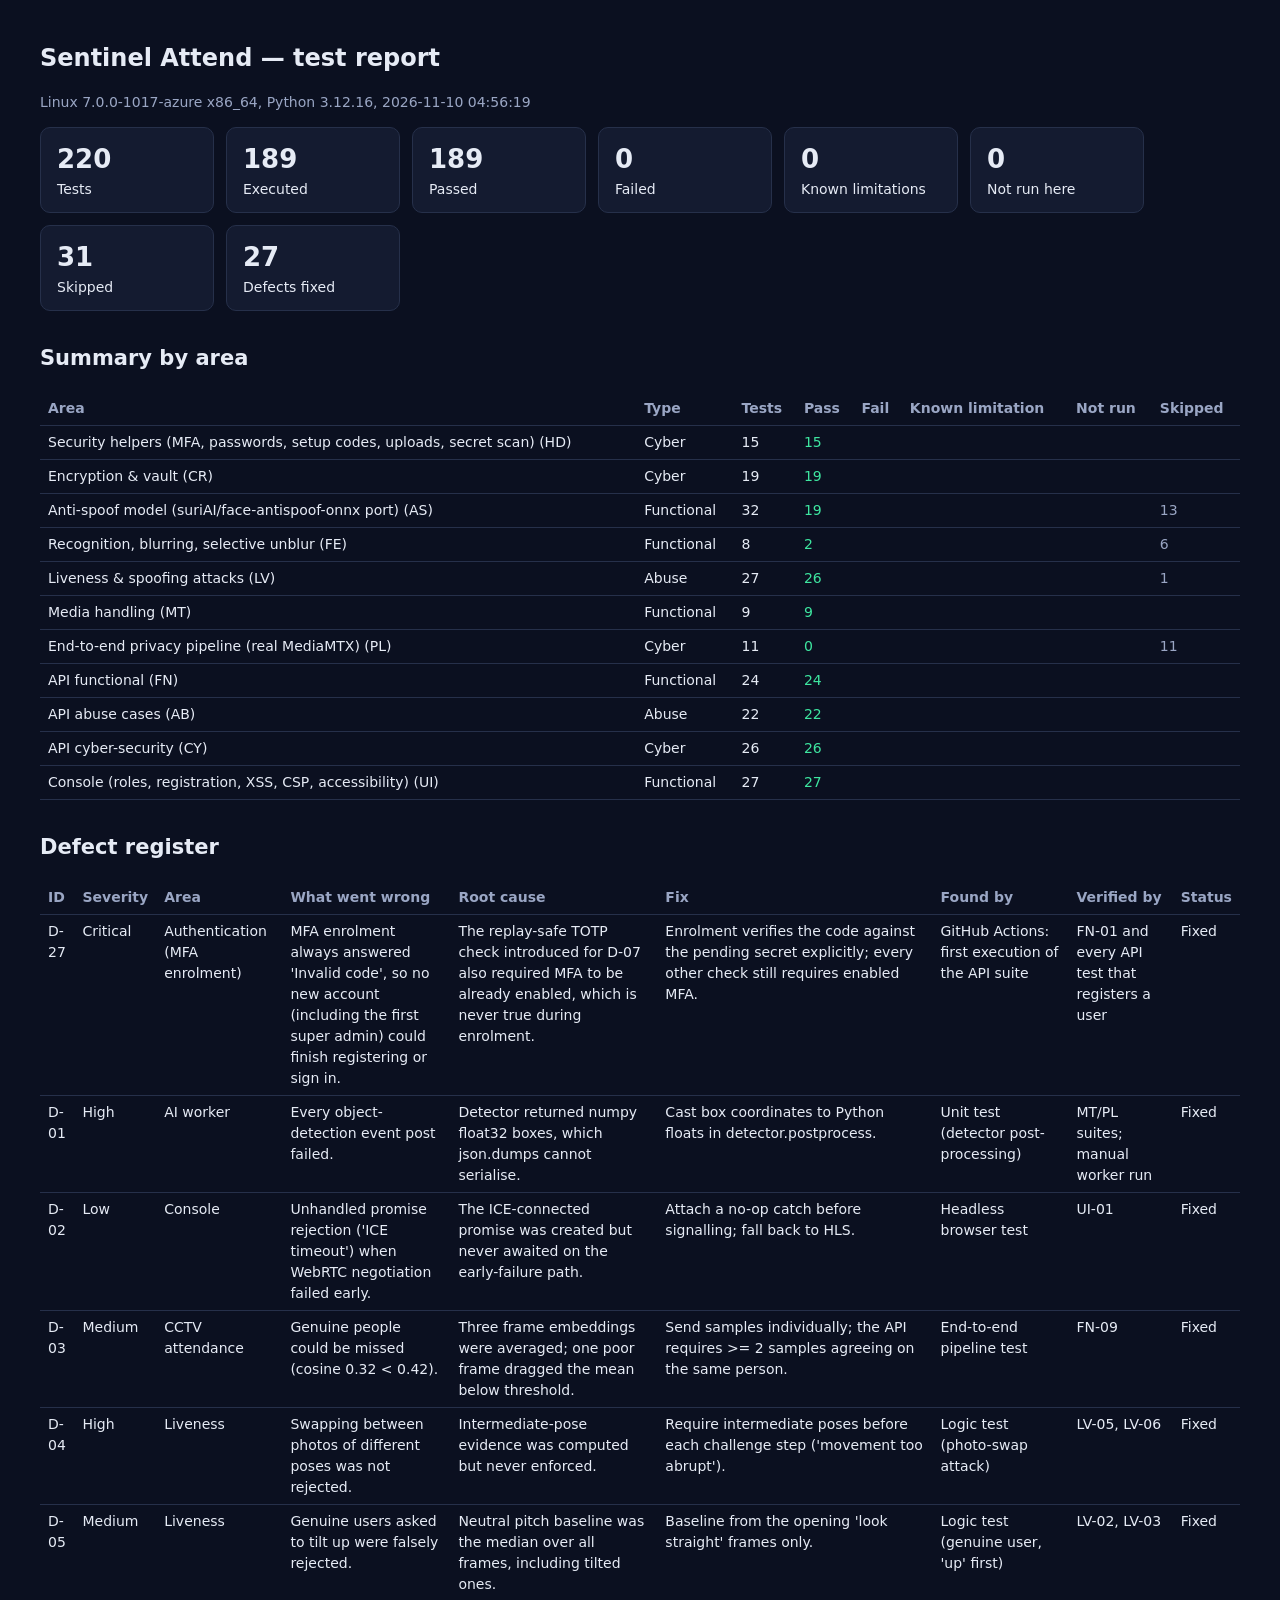
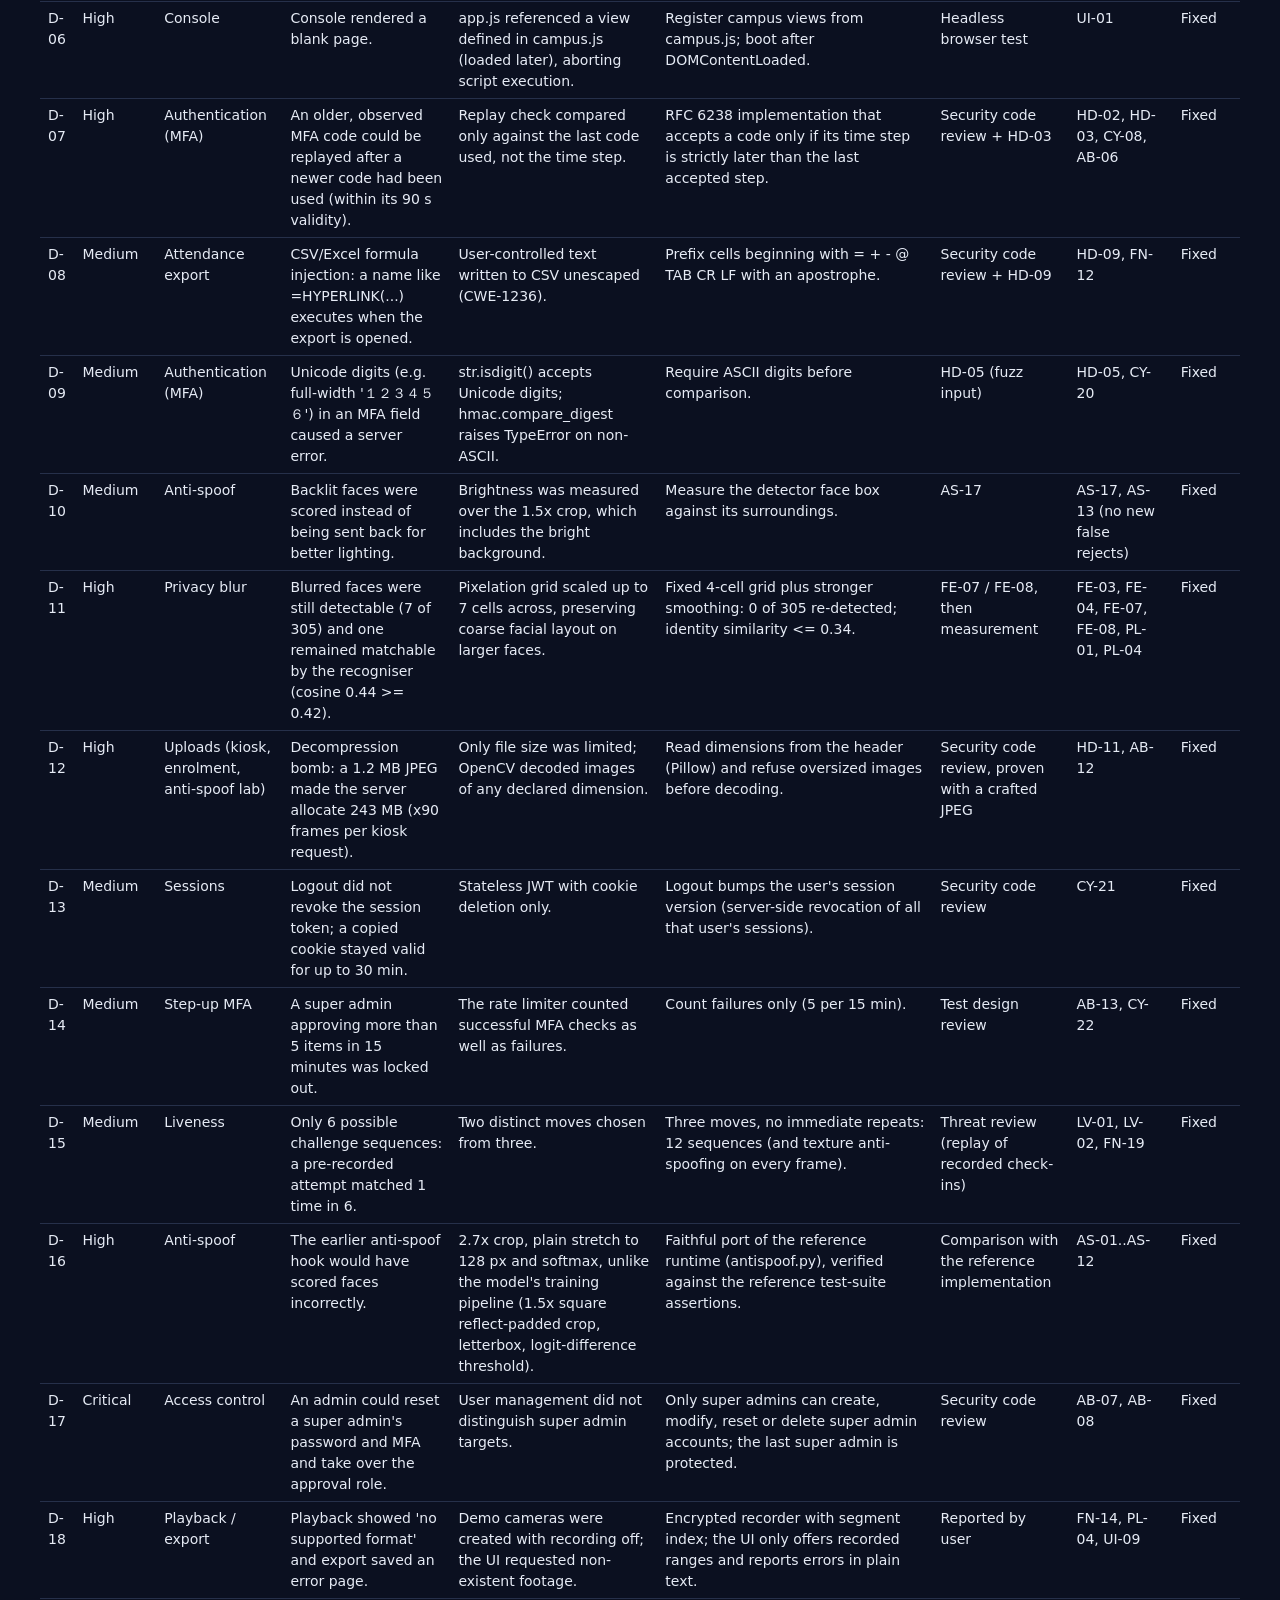
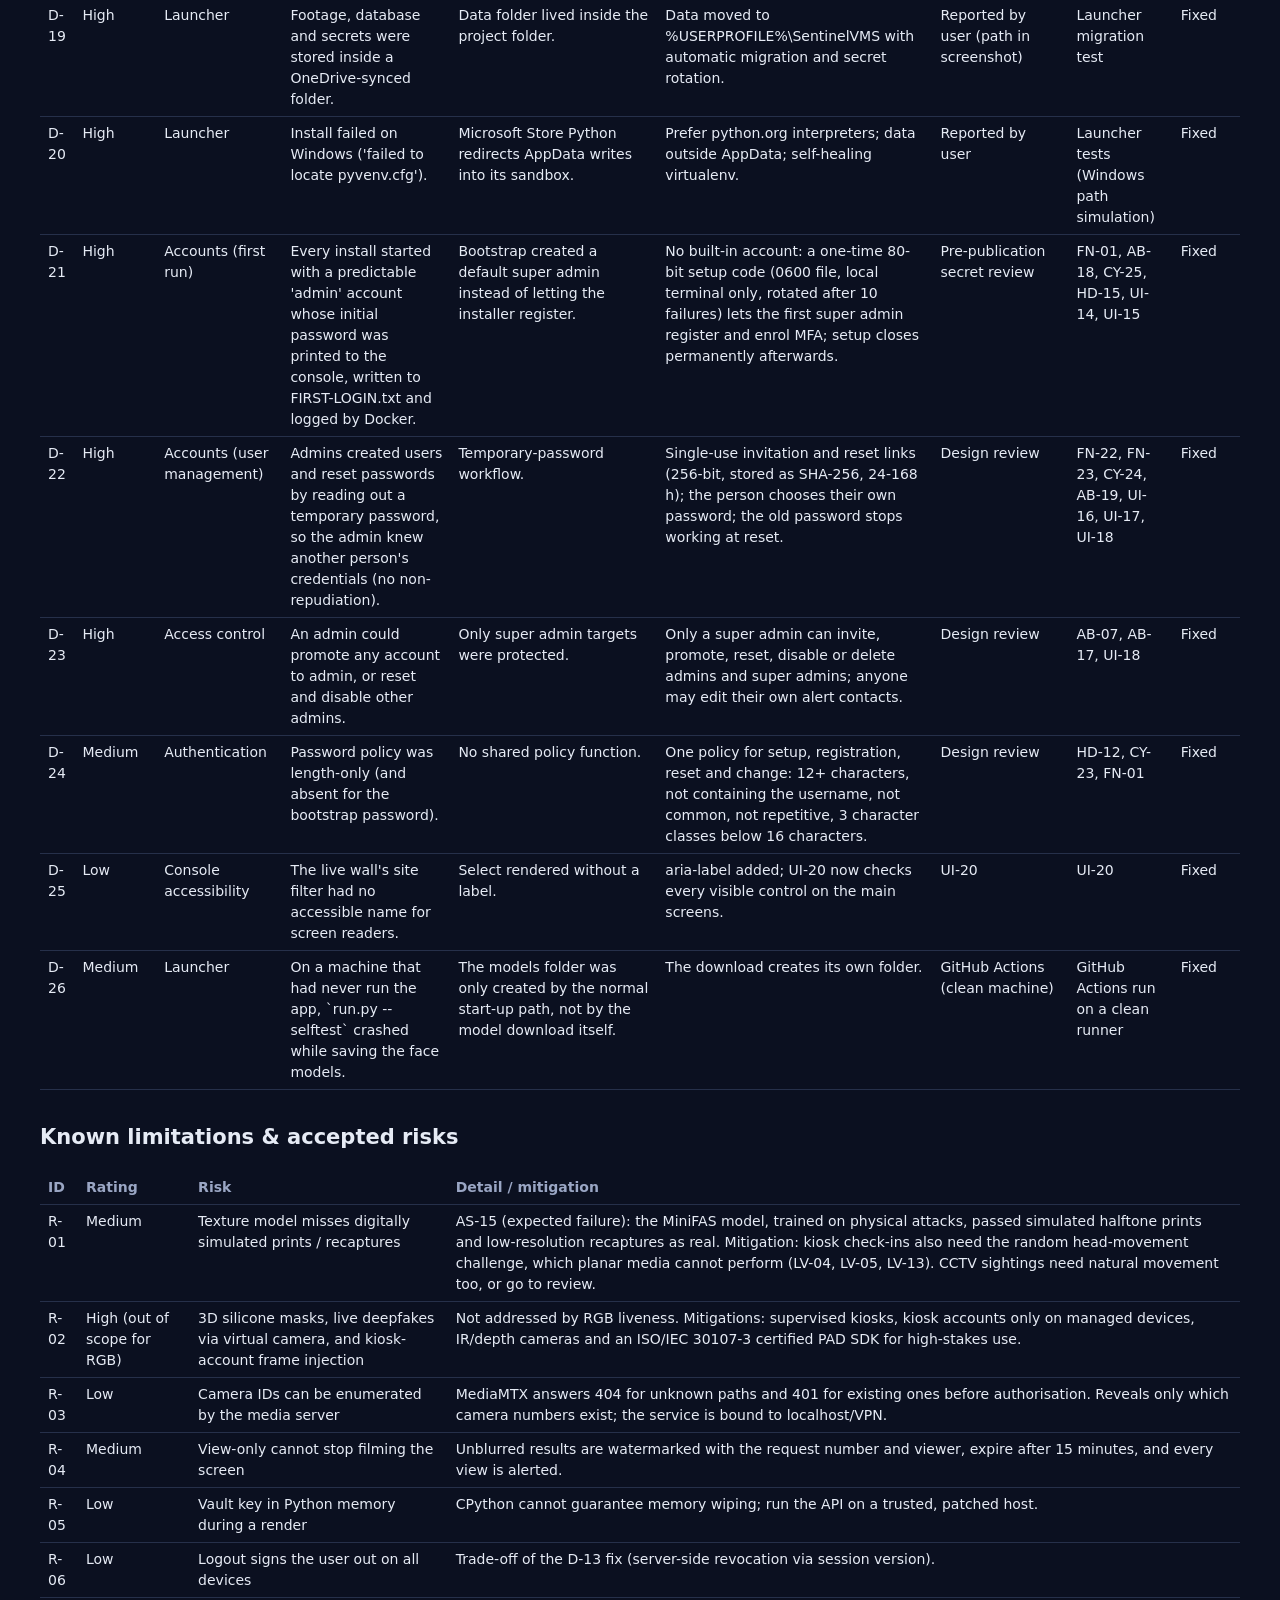
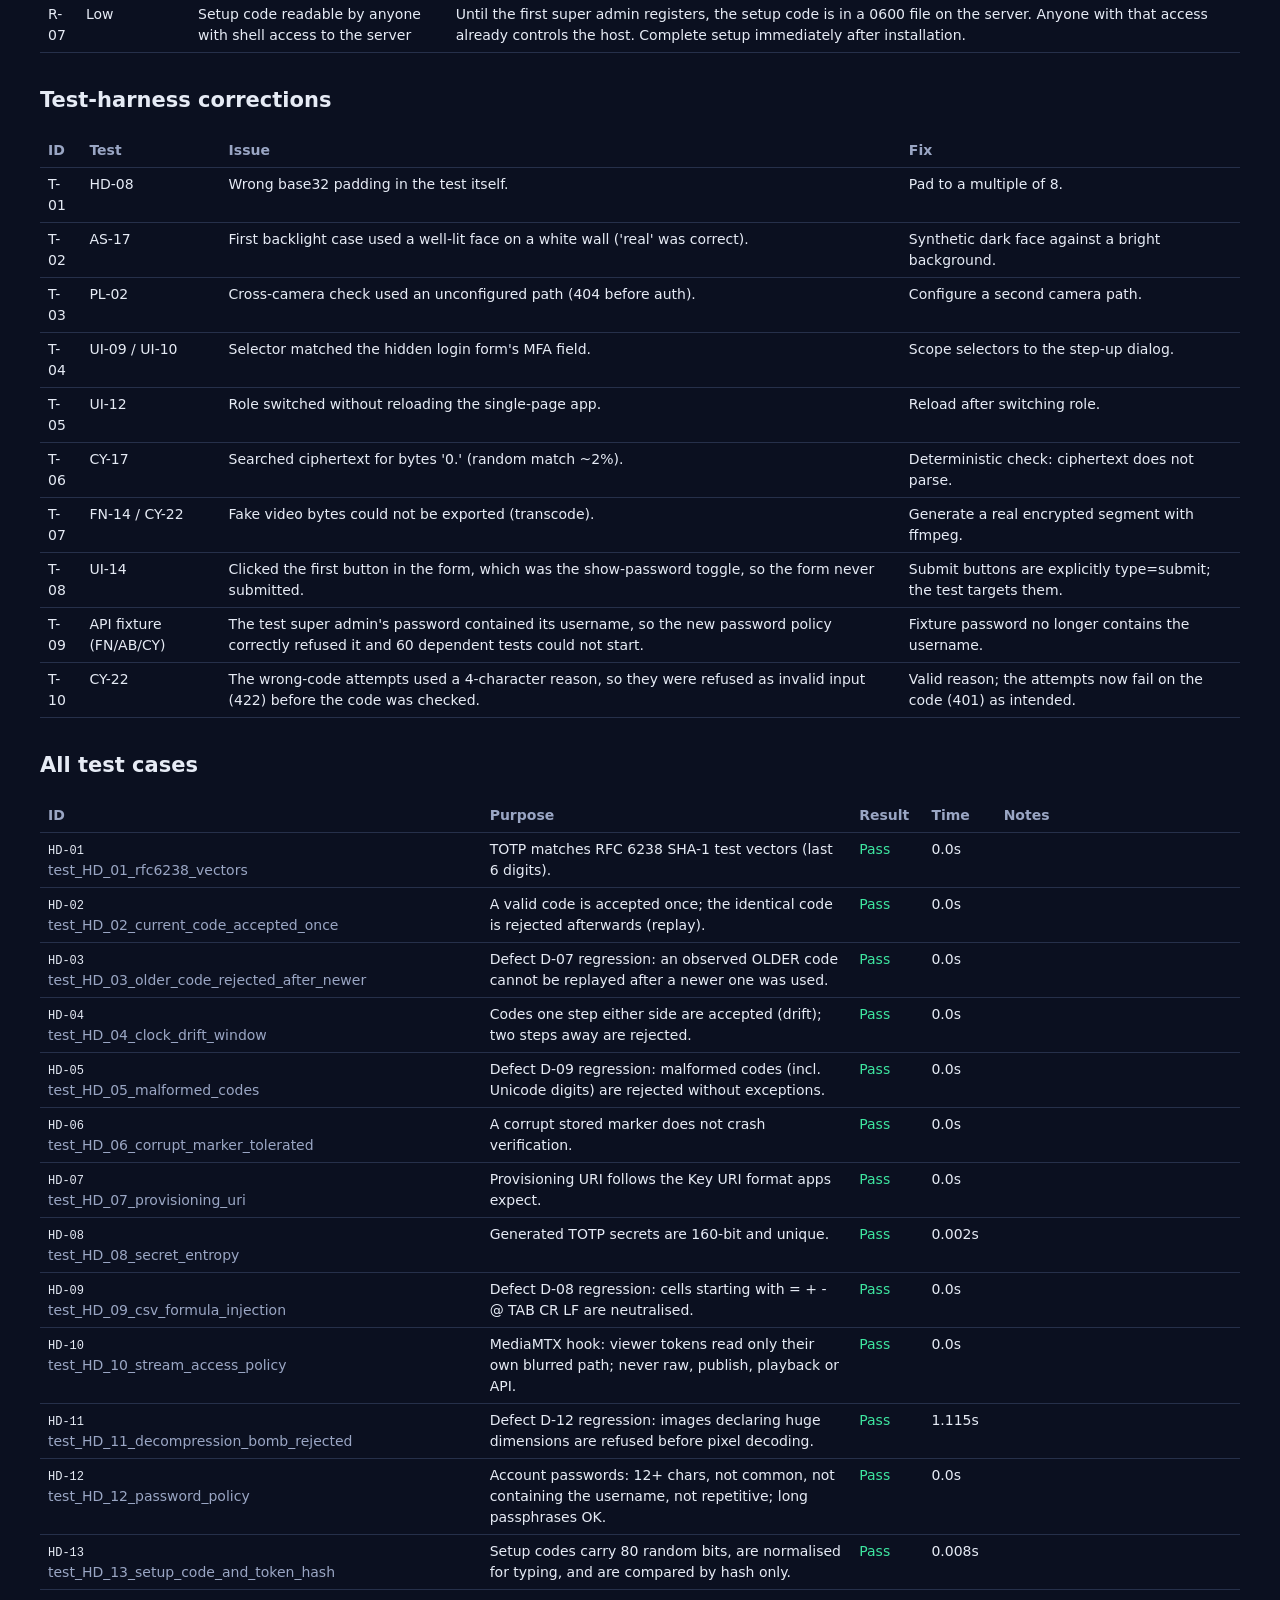
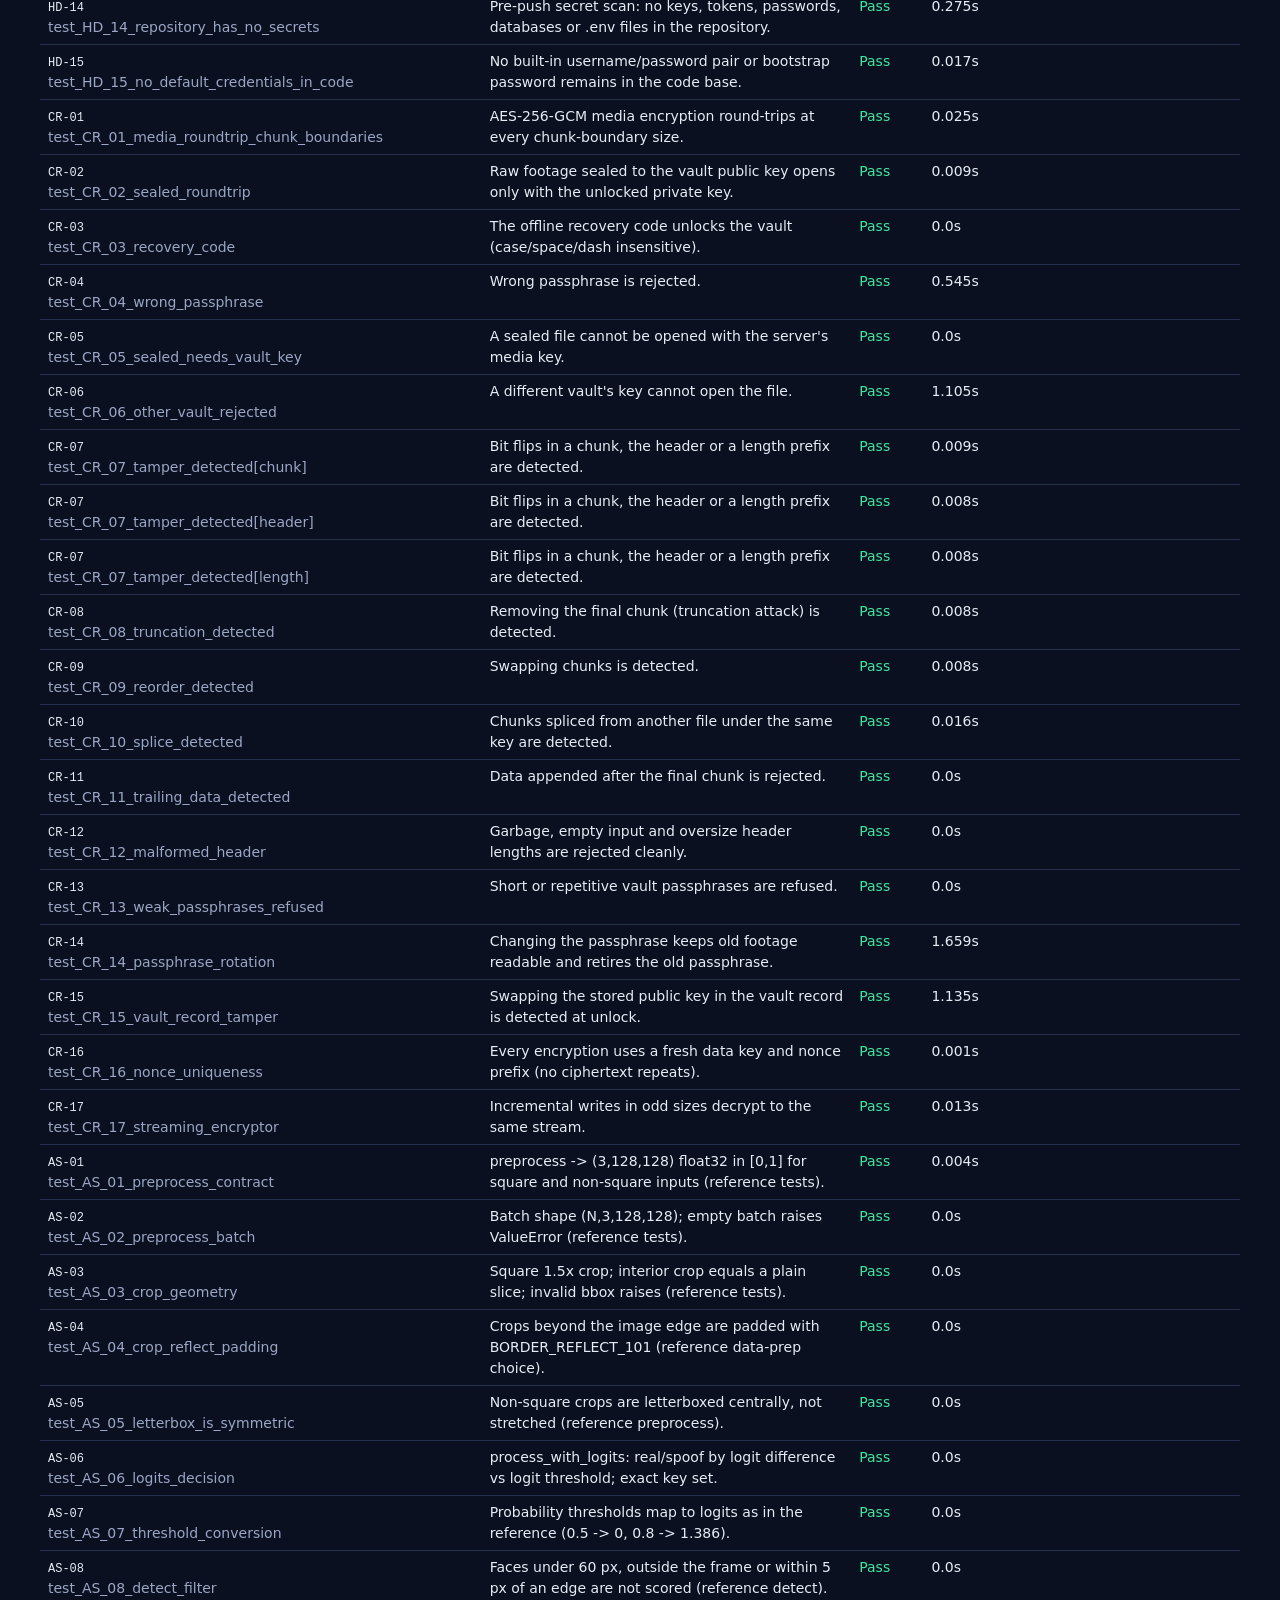
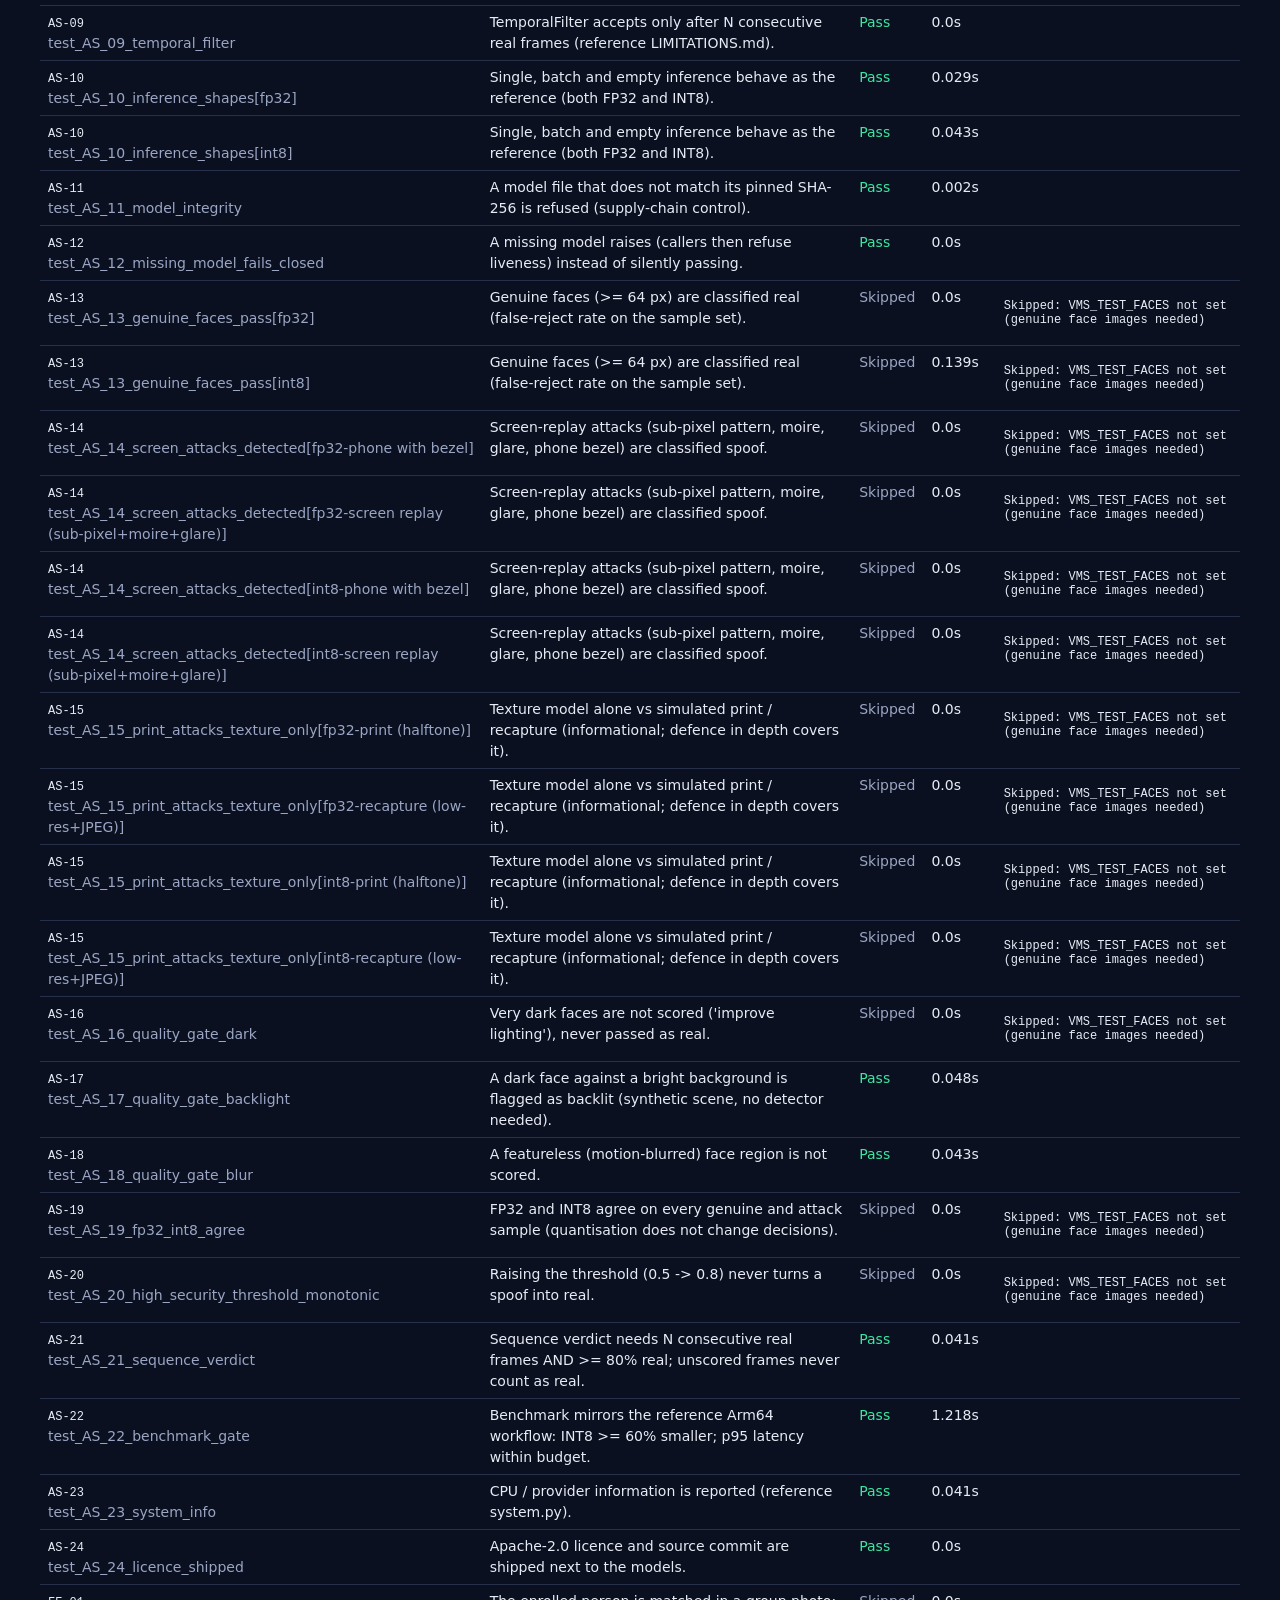
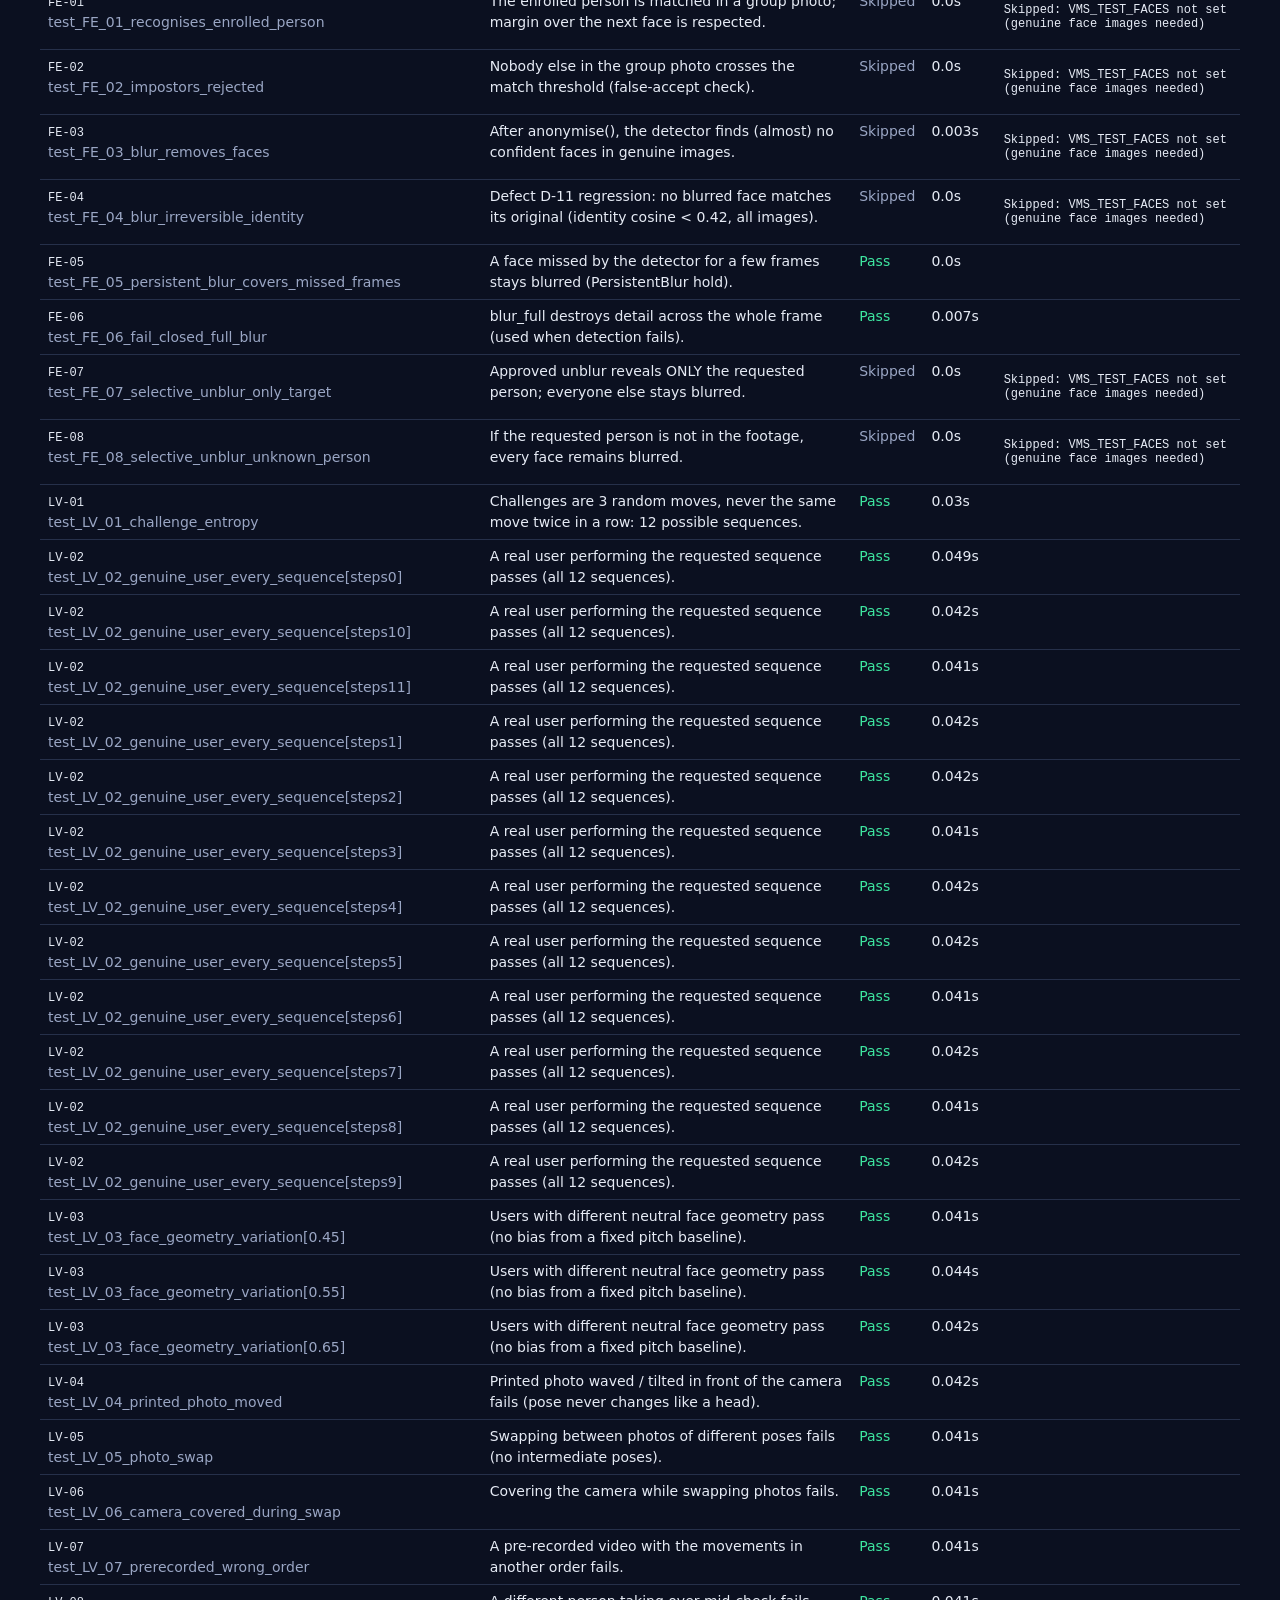
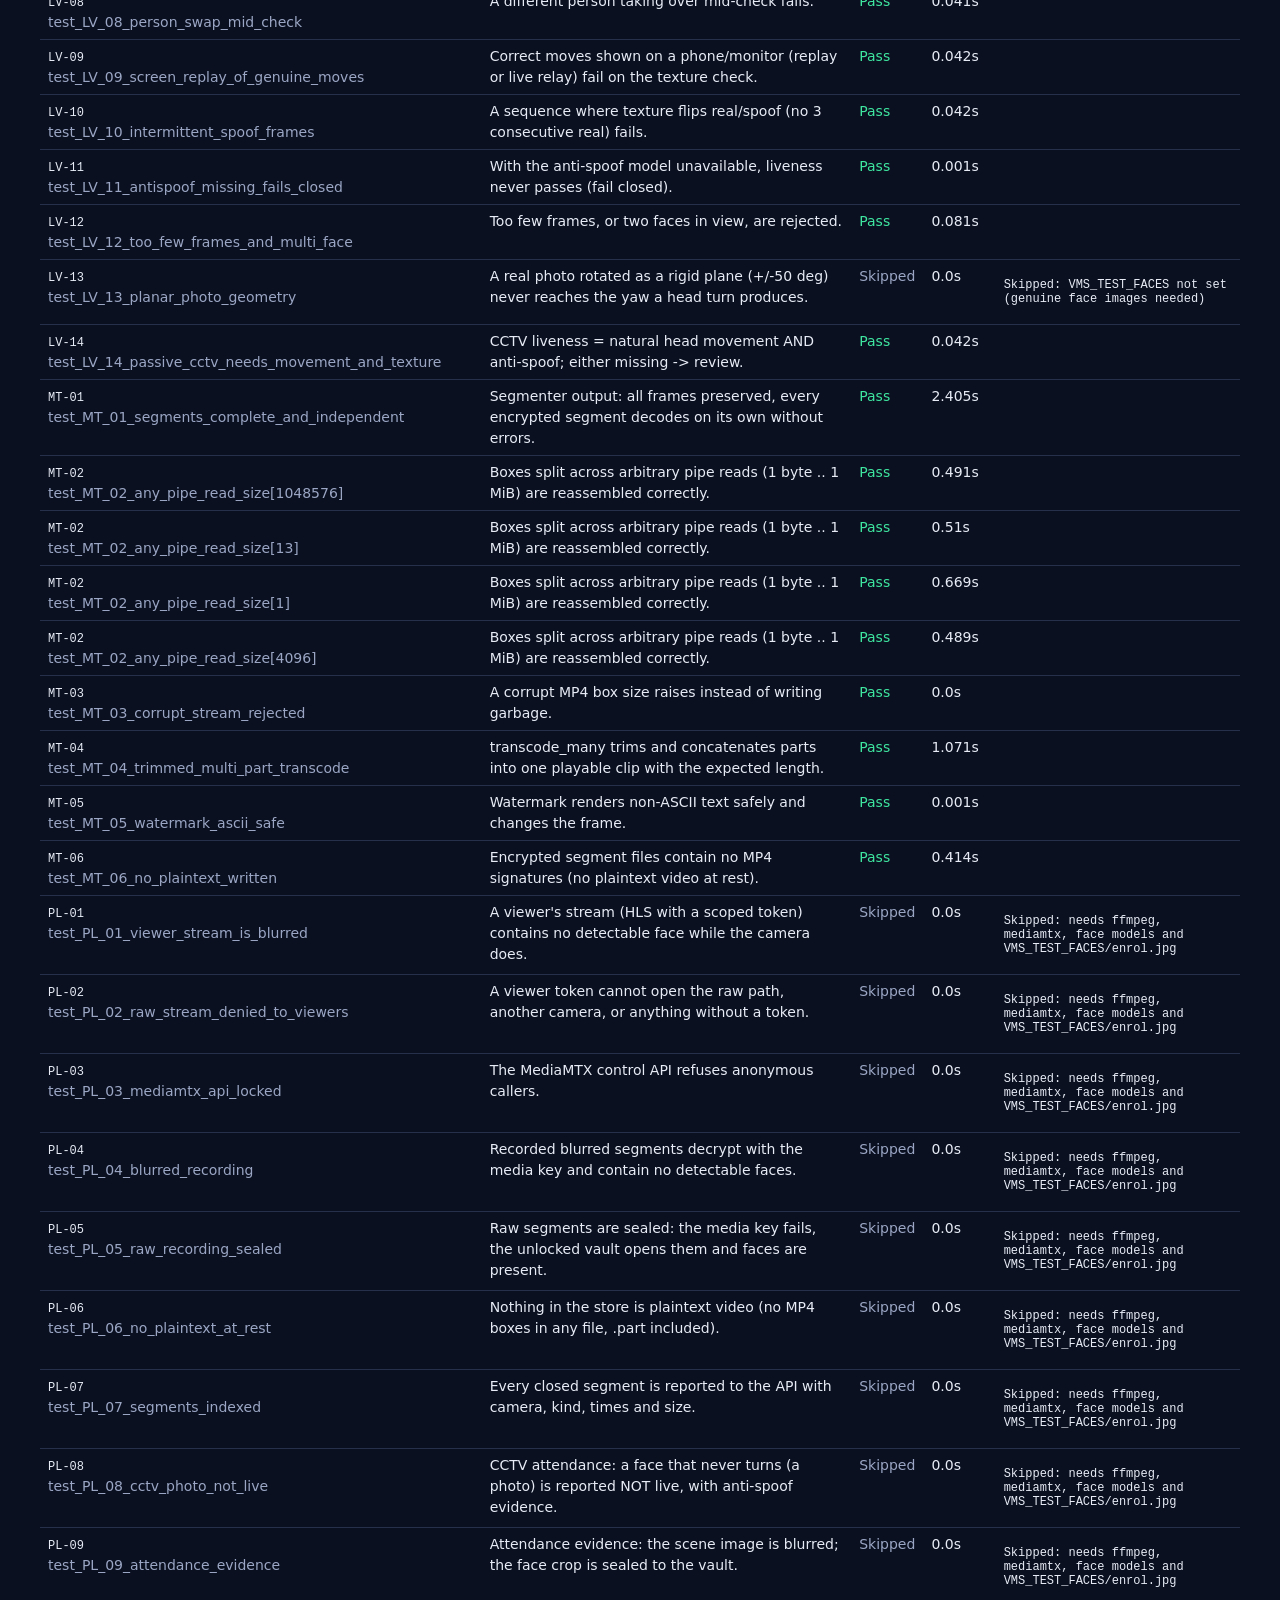
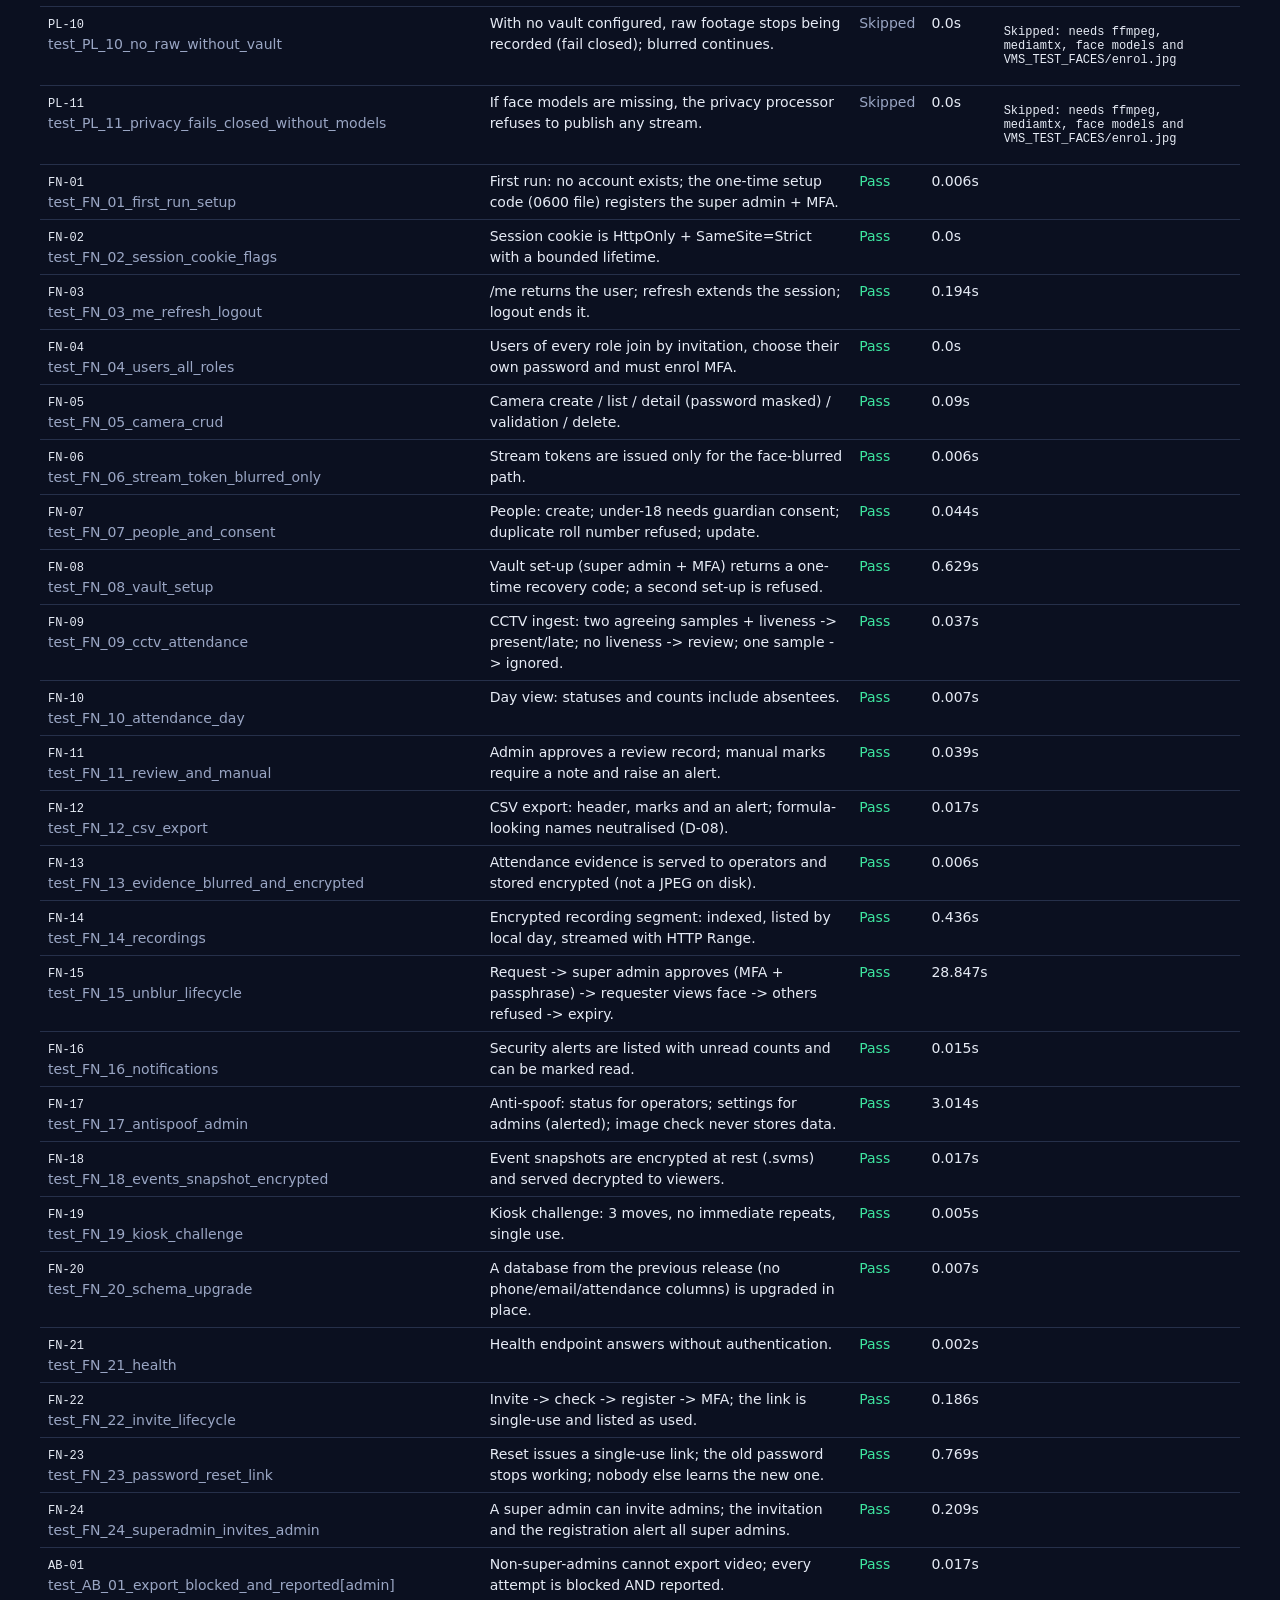
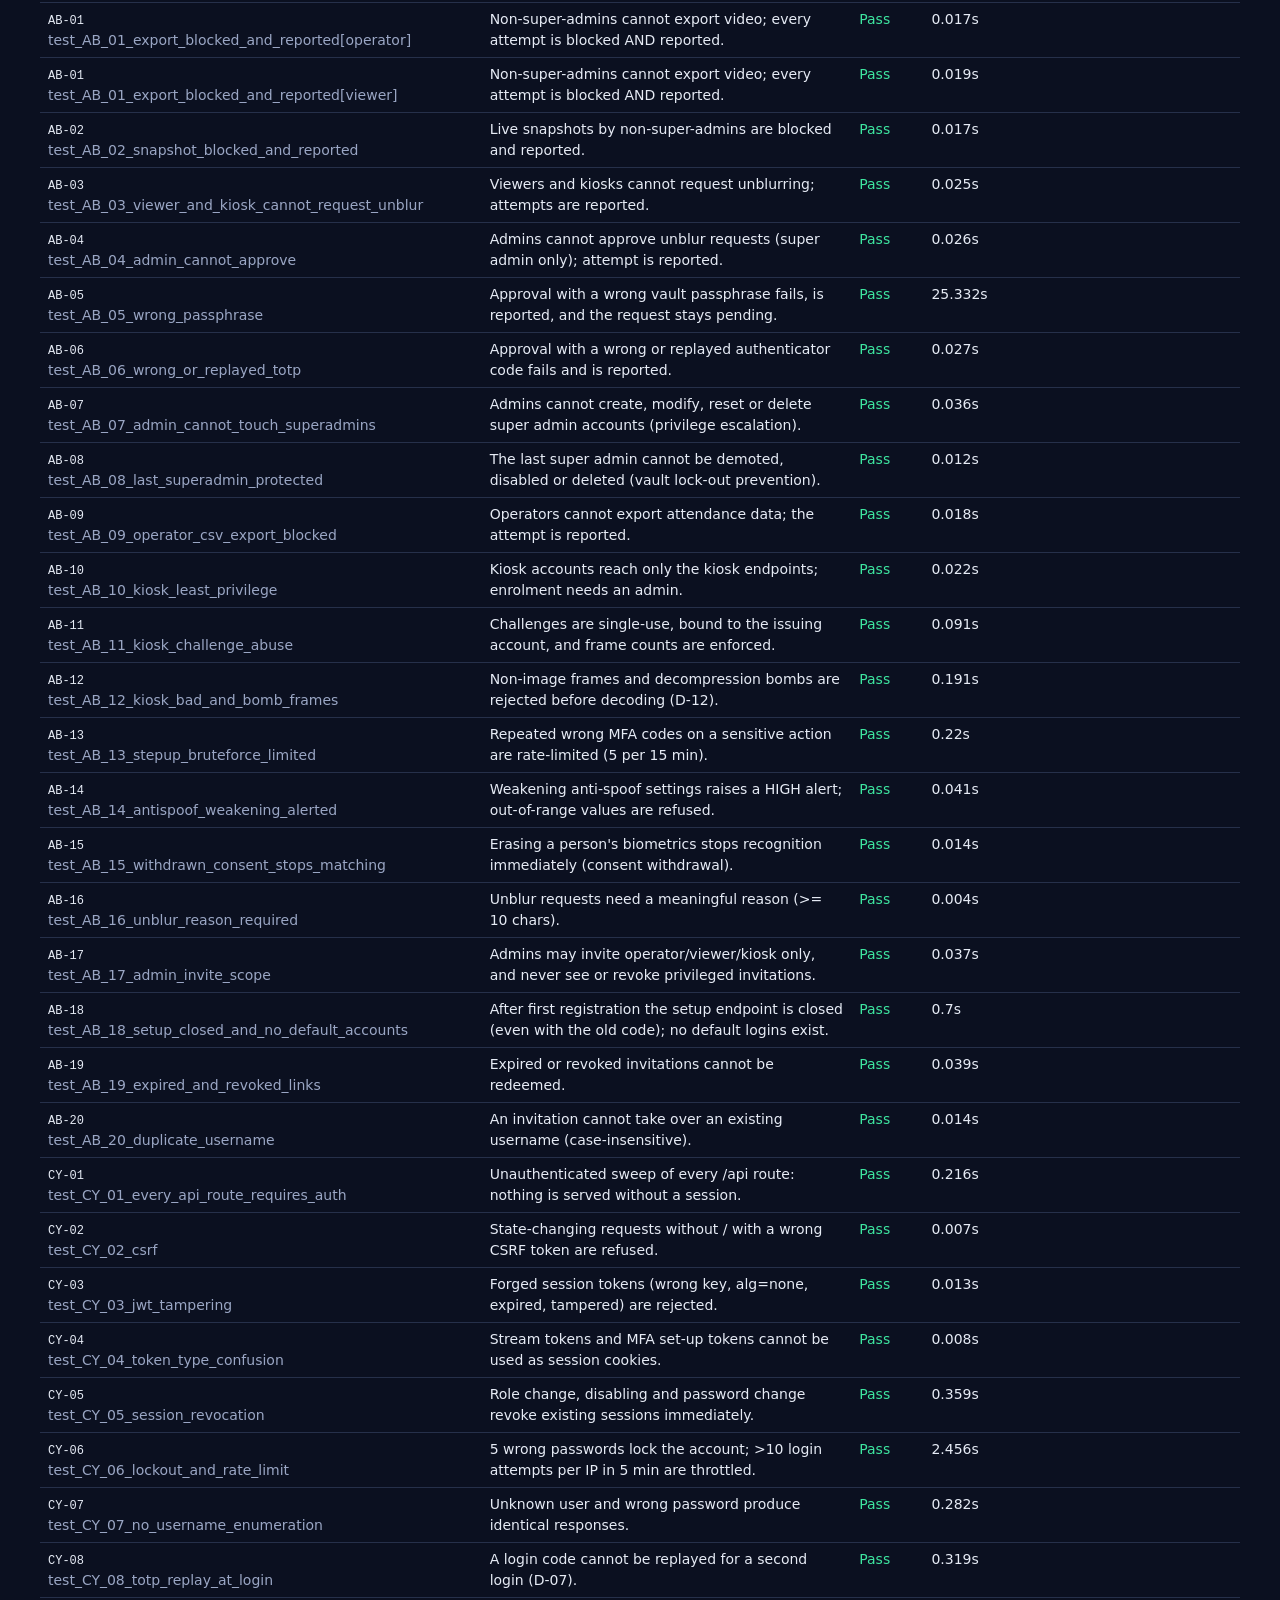
==== commit 7cd94ec6: "README: fix Mermaid parse error, publish CI test results A ';' inside a sequence-diagram message is " ====
--- a/docs/TEST_REPORT.html
+++ b/docs/TEST_REPORT.html
@@ -4,21 +4,22 @@
 .cards{display:flex;gap:12px;flex-wrap:wrap}.card{background:#141b30;border:1px solid #26304a;border-radius:10px;padding:12px 16px;min-width:140px}
 .card b{display:block;font-size:26px}code,pre{font:12px ui-monospace,monospace;white-space:pre-wrap}.muted{color:#9aa6c4}</style><main>
 <h1>Sentinel Attend — test report</h1>
-<p class=muted>Linux 6.18.44-fc-v310 x86_64, Python 3.13.18, 2026-11-09 16:54:31</p>
-<div class=cards><div class=card><b>218</b>Tests</div><div class=card><b>148</b>Executed</div><div class=card><b>144</b>Passed</div><div class=card><b>0</b>Failed</div><div class=card><b>4</b>Known limitations</div><div class=card><b>70</b>Not run here</div><div class=card><b>0</b>Skipped</div><div class=card><b>25</b>Defects fixed</div></div>
+<p class=muted>Linux 7.0.0-1017-azure x86_64, Python 3.12.16, 2026-11-10 04:56:19</p>
+<div class=cards><div class=card><b>220</b>Tests</div><div class=card><b>189</b>Executed</div><div class=card><b>189</b>Passed</div><div class=card><b>0</b>Failed</div><div class=card><b>0</b>Known limitations</div><div class=card><b>0</b>Not run here</div><div class=card><b>31</b>Skipped</div><div class=card><b>27</b>Defects fixed</div></div>
 <h2>Summary by area</h2><table><tr><th>Area</th><th>Type</th><th>Tests</th><th>Pass</th><th>Fail</th><th>Known limitation</th><th>Not run</th><th>Skipped</th></tr>
 <tr><td>Security helpers (MFA, passwords, setup codes, uploads, secret scan) (HD)</td><td>Cyber</td><td>15</td><td class=Pass>15</td><td class=FAIL></td><td class=Known></td><td class=Skipped></td><td class=Skipped></td></tr>
 <tr><td>Encryption &amp; vault (CR)</td><td>Cyber</td><td>19</td><td class=Pass>19</td><td class=FAIL></td><td class=Known></td><td class=Skipped></td><td class=Skipped></td></tr>
-<tr><td>Anti-spoof model (suriAI/face-antispoof-onnx port) (AS)</td><td>Functional</td><td>32</td><td class=Pass>28</td><td class=FAIL></td><td class=Known>4</td><td class=Skipped></td><td class=Skipped></td></tr>
-<tr><td>Recognition, blurring, selective unblur (FE)</td><td>Functional</td><td>8</td><td class=Pass>8</td><td class=FAIL></td><td class=Known></td><td class=Skipped></td><td class=Skipped></td></tr>
-<tr><td>Liveness &amp; spoofing attacks (LV)</td><td>Abuse</td><td>27</td><td class=Pass>27</td><td class=FAIL></td><td class=Known></td><td class=Skipped></td><td class=Skipped></td></tr>
+<tr><td>Anti-spoof model (suriAI/face-antispoof-onnx port) (AS)</td><td>Functional</td><td>32</td><td class=Pass>19</td><td class=FAIL></td><td class=Known></td><td class=Skipped></td><td class=Skipped>13</td></tr>
+<tr><td>Recognition, blurring, selective unblur (FE)</td><td>Functional</td><td>8</td><td class=Pass>2</td><td class=FAIL></td><td class=Known></td><td class=Skipped></td><td class=Skipped>6</td></tr>
+<tr><td>Liveness &amp; spoofing attacks (LV)</td><td>Abuse</td><td>27</td><td class=Pass>26</td><td class=FAIL></td><td class=Known></td><td class=Skipped></td><td class=Skipped>1</td></tr>
 <tr><td>Media handling (MT)</td><td>Functional</td><td>9</td><td class=Pass>9</td><td class=FAIL></td><td class=Known></td><td class=Skipped></td><td class=Skipped></td></tr>
-<tr><td>End-to-end privacy pipeline (real MediaMTX) (PL)</td><td>Cyber</td><td>11</td><td class=Pass>11</td><td class=FAIL></td><td class=Known></td><td class=Skipped></td><td class=Skipped></td></tr>
-<tr><td>API functional (FN)</td><td>Functional</td><td>24</td><td class=Pass>0</td><td class=FAIL></td><td class=Known></td><td class=Skipped>24</td><td class=Skipped></td></tr>
-<tr><td>API abuse cases (AB)</td><td>Abuse</td><td>20</td><td class=Pass>0</td><td class=FAIL></td><td class=Known></td><td class=Skipped>20</td><td class=Skipped></td></tr>
-<tr><td>API cyber-security (CY)</td><td>Cyber</td><td>26</td><td class=Pass>0</td><td class=FAIL></td><td class=Known></td><td class=Skipped>26</td><td class=Skipped></td></tr>
+<tr><td>End-to-end privacy pipeline (real MediaMTX) (PL)</td><td>Cyber</td><td>11</td><td class=Pass>0</td><td class=FAIL></td><td class=Known></td><td class=Skipped></td><td class=Skipped>11</td></tr>
+<tr><td>API functional (FN)</td><td>Functional</td><td>24</td><td class=Pass>24</td><td class=FAIL></td><td class=Known></td><td class=Skipped></td><td class=Skipped></td></tr>
+<tr><td>API abuse cases (AB)</td><td>Abuse</td><td>22</td><td class=Pass>22</td><td class=FAIL></td><td class=Known></td><td class=Skipped></td><td class=Skipped></td></tr>
+<tr><td>API cyber-security (CY)</td><td>Cyber</td><td>26</td><td class=Pass>26</td><td class=FAIL></td><td class=Known></td><td class=Skipped></td><td class=Skipped></td></tr>
 <tr><td>Console (roles, registration, XSS, CSP, accessibility) (UI)</td><td>Functional</td><td>27</td><td class=Pass>27</td><td class=FAIL></td><td class=Known></td><td class=Skipped></td><td class=Skipped></td></tr>
 </table><h2>Defect register</h2><table><tr><th>ID</th><th>Severity</th><th>Area</th><th>What went wrong</th><th>Root cause</th><th>Fix</th><th>Found by</th><th>Verified by</th><th>Status</th></tr>
+<tr><td>D-27</td><td>Critical</td><td>Authentication (MFA enrolment)</td><td>MFA enrolment always answered &#x27;Invalid code&#x27;, so no new account (including the first super admin) could finish registering or sign in.</td><td>The replay-safe TOTP check introduced for D-07 also required MFA to be already enabled, which is never true during enrolment.</td><td>Enrolment verifies the code against the pending secret explicitly; every other check still requires enabled MFA.</td><td>GitHub Actions: first execution of the API suite</td><td>FN-01 and every API test that registers a user</td><td>Fixed</td></tr>
 <tr><td>D-01</td><td>High</td><td>AI worker</td><td>Every object-detection event post failed.</td><td>Detector returned numpy float32 boxes, which json.dumps cannot serialise.</td><td>Cast box coordinates to Python floats in detector.postprocess.</td><td>Unit test (detector post-processing)</td><td>MT/PL suites; manual worker run</td><td>Fixed</td></tr>
 <tr><td>D-02</td><td>Low</td><td>Console</td><td>Unhandled promise rejection (&#x27;ICE timeout&#x27;) when WebRTC negotiation failed early.</td><td>The ICE-connected promise was created but never awaited on the early-failure path.</td><td>Attach a no-op catch before signalling; fall back to HLS.</td><td>Headless browser test</td><td>UI-01</td><td>Fixed</td></tr>
 <tr><td>D-03</td><td>Medium</td><td>CCTV attendance</td><td>Genuine people could be missed (cosine 0.32 &lt; 0.42).</td><td>Three frame embeddings were averaged; one poor frame dragged the mean below threshold.</td><td>Send samples individually; the API requires &gt;= 2 samples agreeing on the same person.</td><td>End-to-end pipeline test</td><td>FN-09</td><td>Fixed</td></tr>
@@ -44,6 +45,7 @@
 <tr><td>D-23</td><td>High</td><td>Access control</td><td>An admin could promote any account to admin, or reset and disable other admins.</td><td>Only super admin targets were protected.</td><td>Only a super admin can invite, promote, reset, disable or delete admins and super admins; anyone may edit their own alert contacts.</td><td>Design review</td><td>AB-07, AB-17, UI-18</td><td>Fixed</td></tr>
 <tr><td>D-24</td><td>Medium</td><td>Authentication</td><td>Password policy was length-only (and absent for the bootstrap password).</td><td>No shared policy function.</td><td>One policy for setup, registration, reset and change: 12+ characters, not containing the username, not common, not repetitive, 3 character classes below 16 characters.</td><td>Design review</td><td>HD-12, CY-23, FN-01</td><td>Fixed</td></tr>
 <tr><td>D-25</td><td>Low</td><td>Console accessibility</td><td>The live wall&#x27;s site filter had no accessible name for screen readers.</td><td>Select rendered without a label.</td><td>aria-label added; UI-20 now checks every visible control on the main screens.</td><td>UI-20</td><td>UI-20</td><td>Fixed</td></tr>
+<tr><td>D-26</td><td>Medium</td><td>Launcher</td><td>On a machine that had never run the app, `run.py --selftest` crashed while saving the face models.</td><td>The models folder was only created by the normal start-up path, not by the model download itself.</td><td>The download creates its own folder.</td><td>GitHub Actions (clean machine)</td><td>GitHub Actions run on a clean runner</td><td>Fixed</td></tr>
 </table><h2>Known limitations &amp; accepted risks</h2><table><tr><th>ID</th><th>Rating</th><th>Risk</th><th>Detail / mitigation</th></tr>
 <tr><td>R-01</td><td>Medium</td><td>Texture model misses digitally simulated prints / recaptures</td><td>AS-15 (expected failure): the MiniFAS model, trained on physical attacks, passed simulated halftone prints and low-resolution recaptures as real. Mitigation: kiosk check-ins also need the random head-movement challenge, which planar media cannot perform (LV-04, LV-05, LV-13). CCTV sightings need natural movement too, or go to review.</td></tr>
 <tr><td>R-02</td><td>High (out of scope for RGB)</td><td>3D silicone masks, live deepfakes via virtual camera, and kiosk-account frame injection</td><td>Not addressed by RGB liveness. Mitigations: supervised kiosks, kiosk accounts only on managed devices, IR/depth cameras and an ISO/IEC 30107-3 certified PAD SDK for high-stakes use.</td></tr>
@@ -61,6 +63,8 @@
 <tr><td>T-06</td><td>CY-17</td><td>Searched ciphertext for bytes &#x27;0.&#x27; (random match ~2%).</td><td>Deterministic check: ciphertext does not parse.</td></tr>
 <tr><td>T-07</td><td>FN-14 / CY-22</td><td>Fake video bytes could not be exported (transcode).</td><td>Generate a real encrypted segment with ffmpeg.</td></tr>
 <tr><td>T-08</td><td>UI-14</td><td>Clicked the first button in the form, which was the show-password toggle, so the form never submitted.</td><td>Submit buttons are explicitly type=submit; the test targets them.</td></tr>
+<tr><td>T-09</td><td>API fixture (FN/AB/CY)</td><td>The test super admin&#x27;s password contained its username, so the new password policy correctly refused it and 60 dependent tests could not start.</td><td>Fixture password no longer contains the username.</td></tr>
+<tr><td>T-10</td><td>CY-22</td><td>The wrong-code attempts used a 4-character reason, so they were refused as invalid input (422) before the code was checked.</td><td>Valid reason; the attempts now fail on the code (401) as intended.</td></tr>
 </table><h2>All test cases</h2><table><tr><th>ID</th><th>Purpose</th><th>Result</th><th>Time</th><th>Notes</th></tr>
 <tr><td><code>HD-01</code><div class=muted>test_HD_01_rfc6238_vectors</div></td><td>TOTP matches RFC 6238 SHA-1 test vectors (last 6 digits).</td><td class='Pass'>Pass</td><td>0.0s</td><td><pre></pre></td></tr>
 <tr><td><code>HD-02</code><div class=muted>test_HD_02_current_code_accepted_once</div></td><td>A valid code is accepted once; the identical code is rejected afterwards (replay).</td><td class='Pass'>Pass</td><td>0.0s</td><td><pre></pre></td></tr>
@@ -72,30 +76,30 @@
 <tr><td><code>HD-08</code><div class=muted>test_HD_08_secret_entropy</div></td><td>Generated TOTP secrets are 160-bit and unique.</td><td class='Pass'>Pass</td><td>0.002s</td><td><pre></pre></td></tr>
 <tr><td><code>HD-09</code><div class=muted>test_HD_09_csv_formula_injection</div></td><td>Defect D-08 regression: cells starting with = + - @ TAB CR LF are neutralised.</td><td class='Pass'>Pass</td><td>0.0s</td><td><pre></pre></td></tr>
 <tr><td><code>HD-10</code><div class=muted>test_HD_10_stream_access_policy</div></td><td>MediaMTX hook: viewer tokens read only their own blurred path; never raw, publish, playback or API.</td><td class='Pass'>Pass</td><td>0.0s</td><td><pre></pre></td></tr>
-<tr><td><code>HD-11</code><div class=muted>test_HD_11_decompression_bomb_rejected</div></td><td>Defect D-12 regression: images declaring huge dimensions are refused before pixel decoding.</td><td class='Pass'>Pass</td><td>1.222s</td><td><pre></pre></td></tr>
+<tr><td><code>HD-11</code><div class=muted>test_HD_11_decompression_bomb_rejected</div></td><td>Defect D-12 regression: images declaring huge dimensions are refused before pixel decoding.</td><td class='Pass'>Pass</td><td>1.115s</td><td><pre></pre></td></tr>
 <tr><td><code>HD-12</code><div class=muted>test_HD_12_password_policy</div></td><td>Account passwords: 12+ chars, not common, not containing the username, not repetitive; long passphrases OK.</td><td class='Pass'>Pass</td><td>0.0s</td><td><pre></pre></td></tr>
-<tr><td><code>HD-13</code><div class=muted>test_HD_13_setup_code_and_token_hash</div></td><td>Setup codes carry 80 random bits, are normalised for typing, and are compared by hash only.</td><td class='Pass'>Pass</td><td>0.006s</td><td><pre></pre></td></tr>
-<tr><td><code>HD-14</code><div class=muted>test_HD_14_repository_has_no_secrets</div></td><td>Pre-push secret scan: no keys, tokens, passwords, databases or .env files in the repository.</td><td class='Pass'>Pass</td><td>0.189s</td><td><pre></pre></td></tr>
-<tr><td><code>HD-15</code><div class=muted>test_HD_15_no_default_credentials_in_code</div></td><td>No built-in username/password pair or bootstrap password remains in the code base.</td><td class='Pass'>Pass</td><td>0.015s</td><td><pre></pre></td></tr>
+<tr><td><code>HD-13</code><div class=muted>test_HD_13_setup_code_and_token_hash</div></td><td>Setup codes carry 80 random bits, are normalised for typing, and are compared by hash only.</td><td class='Pass'>Pass</td><td>0.008s</td><td><pre></pre></td></tr>
+<tr><td><code>HD-14</code><div class=muted>test_HD_14_repository_has_no_secrets</div></td><td>Pre-push secret scan: no keys, tokens, passwords, databases or .env files in the repository.</td><td class='Pass'>Pass</td><td>0.275s</td><td><pre></pre></td></tr>
+<tr><td><code>HD-15</code><div class=muted>test_HD_15_no_default_credentials_in_code</div></td><td>No built-in username/password pair or bootstrap password remains in the code base.</td><td class='Pass'>Pass</td><td>0.017s</td><td><pre></pre></td></tr>
 <tr><td><code>CR-01</code><div class=muted>test_CR_01_media_roundtrip_chunk_boundaries</div></td><td>AES-256-GCM media encryption round-trips at every chunk-boundary size.</td><td class='Pass'>Pass</td><td>0.025s</td><td><pre></pre></td></tr>
 <tr><td><code>CR-02</code><div class=muted>test_CR_02_sealed_roundtrip</div></td><td>Raw footage sealed to the vault public key opens only with the unlocked private key.</td><td class='Pass'>Pass</td><td>0.009s</td><td><pre></pre></td></tr>
 <tr><td><code>CR-03</code><div class=muted>test_CR_03_recovery_code</div></td><td>The offline recovery code unlocks the vault (case/space/dash insensitive).</td><td class='Pass'>Pass</td><td>0.0s</td><td><pre></pre></td></tr>
-<tr><td><code>CR-04</code><div class=muted>test_CR_04_wrong_passphrase</div></td><td>Wrong passphrase is rejected.</td><td class='Pass'>Pass</td><td>0.554s</td><td><pre></pre></td></tr>
-<tr><td><code>CR-05</code><div class=muted>test_CR_05_sealed_needs_vault_key</div></td><td>A sealed file cannot be opened with the server&#x27;s media key.</td><td class='Pass'>Pass</td><td>0.004s</td><td><pre></pre></td></tr>
-<tr><td><code>CR-06</code><div class=muted>test_CR_06_other_vault_rejected</div></td><td>A different vault&#x27;s key cannot open the file.</td><td class='Pass'>Pass</td><td>1.194s</td><td><pre></pre></td></tr>
-<tr><td><code>CR-07</code><div class=muted>test_CR_07_tamper_detected[chunk]</div></td><td>Bit flips in a chunk, the header or a length prefix are detected.</td><td class='Pass'>Pass</td><td>0.008s</td><td><pre></pre></td></tr>
+<tr><td><code>CR-04</code><div class=muted>test_CR_04_wrong_passphrase</div></td><td>Wrong passphrase is rejected.</td><td class='Pass'>Pass</td><td>0.545s</td><td><pre></pre></td></tr>
+<tr><td><code>CR-05</code><div class=muted>test_CR_05_sealed_needs_vault_key</div></td><td>A sealed file cannot be opened with the server&#x27;s media key.</td><td class='Pass'>Pass</td><td>0.0s</td><td><pre></pre></td></tr>
+<tr><td><code>CR-06</code><div class=muted>test_CR_06_other_vault_rejected</div></td><td>A different vault&#x27;s key cannot open the file.</td><td class='Pass'>Pass</td><td>1.105s</td><td><pre></pre></td></tr>
+<tr><td><code>CR-07</code><div class=muted>test_CR_07_tamper_detected[chunk]</div></td><td>Bit flips in a chunk, the header or a length prefix are detected.</td><td class='Pass'>Pass</td><td>0.009s</td><td><pre></pre></td></tr>
 <tr><td><code>CR-07</code><div class=muted>test_CR_07_tamper_detected[header]</div></td><td>Bit flips in a chunk, the header or a length prefix are detected.</td><td class='Pass'>Pass</td><td>0.008s</td><td><pre></pre></td></tr>
-<tr><td><code>CR-07</code><div class=muted>test_CR_07_tamper_detected[length]</div></td><td>Bit flips in a chunk, the header or a length prefix are detected.</td><td class='Pass'>Pass</td><td>0.007s</td><td><pre></pre></td></tr>
+<tr><td><code>CR-07</code><div class=muted>test_CR_07_tamper_detected[length]</div></td><td>Bit flips in a chunk, the header or a length prefix are detected.</td><td class='Pass'>Pass</td><td>0.008s</td><td><pre></pre></td></tr>
 <tr><td><code>CR-08</code><div class=muted>test_CR_08_truncation_detected</div></td><td>Removing the final chunk (truncation attack) is detected.</td><td class='Pass'>Pass</td><td>0.008s</td><td><pre></pre></td></tr>
 <tr><td><code>CR-09</code><div class=muted>test_CR_09_reorder_detected</div></td><td>Swapping chunks is detected.</td><td class='Pass'>Pass</td><td>0.008s</td><td><pre></pre></td></tr>
-<tr><td><code>CR-10</code><div class=muted>test_CR_10_splice_detected</div></td><td>Chunks spliced from another file under the same key are detected.</td><td class='Pass'>Pass</td><td>0.015s</td><td><pre></pre></td></tr>
+<tr><td><code>CR-10</code><div class=muted>test_CR_10_splice_detected</div></td><td>Chunks spliced from another file under the same key are detected.</td><td class='Pass'>Pass</td><td>0.016s</td><td><pre></pre></td></tr>
 <tr><td><code>CR-11</code><div class=muted>test_CR_11_trailing_data_detected</div></td><td>Data appended after the final chunk is rejected.</td><td class='Pass'>Pass</td><td>0.0s</td><td><pre></pre></td></tr>
 <tr><td><code>CR-12</code><div class=muted>test_CR_12_malformed_header</div></td><td>Garbage, empty input and oversize header lengths are rejected cleanly.</td><td class='Pass'>Pass</td><td>0.0s</td><td><pre></pre></td></tr>
 <tr><td><code>CR-13</code><div class=muted>test_CR_13_weak_passphrases_refused</div></td><td>Short or repetitive vault passphrases are refused.</td><td class='Pass'>Pass</td><td>0.0s</td><td><pre></pre></td></tr>
-<tr><td><code>CR-14</code><div class=muted>test_CR_14_passphrase_rotation</div></td><td>Changing the passphrase keeps old footage readable and retires the old passphrase.</td><td class='Pass'>Pass</td><td>1.637s</td><td><pre></pre></td></tr>
-<tr><td><code>CR-15</code><div class=muted>test_CR_15_vault_record_tamper</div></td><td>Swapping the stored public key in the vault record is detected at unlock.</td><td class='Pass'>Pass</td><td>1.145s</td><td><pre></pre></td></tr>
+<tr><td><code>CR-14</code><div class=muted>test_CR_14_passphrase_rotation</div></td><td>Changing the passphrase keeps old footage readable and retires the old passphrase.</td><td class='Pass'>Pass</td><td>1.659s</td><td><pre></pre></td></tr>
+<tr><td><code>CR-15</code><div class=muted>test_CR_15_vault_record_tamper</div></td><td>Swapping the stored public key in the vault record is detected at unlock.</td><td class='Pass'>Pass</td><td>1.135s</td><td><pre></pre></td></tr>
 <tr><td><code>CR-16</code><div class=muted>test_CR_16_nonce_uniqueness</div></td><td>Every encryption uses a fresh data key and nonce prefix (no ciphertext repeats).</td><td class='Pass'>Pass</td><td>0.001s</td><td><pre></pre></td></tr>
-<tr><td><code>CR-17</code><div class=muted>test_CR_17_streaming_encryptor</div></td><td>Incremental writes in odd sizes decrypt to the same stream.</td><td class='Pass'>Pass</td><td>0.012s</td><td><pre></pre></td></tr>
+<tr><td><code>CR-17</code><div class=muted>test_CR_17_streaming_encryptor</div></td><td>Incremental writes in odd sizes decrypt to the same stream.</td><td class='Pass'>Pass</td><td>0.013s</td><td><pre></pre></td></tr>
 <tr><td><code>AS-01</code><div class=muted>test_AS_01_preprocess_contract</div></td><td>preprocess -&gt; (3,128,128) float32 in [0,1] for square and non-square inputs (reference tests).</td><td class='Pass'>Pass</td><td>0.004s</td><td><pre></pre></td></tr>
 <tr><td><code>AS-02</code><div class=muted>test_AS_02_preprocess_batch</div></td><td>Batch shape (N,3,128,128); empty batch raises ValueError (reference tests).</td><td class='Pass'>Pass</td><td>0.0s</td><td><pre></pre></td></tr>
 <tr><td><code>AS-03</code><div class=muted>test_AS_03_crop_geometry</div></td><td>Square 1.5x crop; interior crop equals a plain slice; invalid bbox raises (reference tests).</td><td class='Pass'>Pass</td><td>0.0s</td><td><pre></pre></td></tr>
@@ -105,179 +109,181 @@
 <tr><td><code>AS-07</code><div class=muted>test_AS_07_threshold_conversion</div></td><td>Probability thresholds map to logits as in the reference (0.5 -&gt; 0, 0.8 -&gt; 1.386).</td><td class='Pass'>Pass</td><td>0.0s</td><td><pre></pre></td></tr>
 <tr><td><code>AS-08</code><div class=muted>test_AS_08_detect_filter</div></td><td>Faces under 60 px, outside the frame or within 5 px of an edge are not scored (reference detect).</td><td class='Pass'>Pass</td><td>0.0s</td><td><pre></pre></td></tr>
 <tr><td><code>AS-09</code><div class=muted>test_AS_09_temporal_filter</div></td><td>TemporalFilter accepts only after N consecutive real frames (reference LIMITATIONS.md).</td><td class='Pass'>Pass</td><td>0.0s</td><td><pre></pre></td></tr>
-<tr><td><code>AS-10</code><div class=muted>test_AS_10_inference_shapes[fp32]</div></td><td>Single, batch and empty inference behave as the reference (both FP32 and INT8).</td><td class='Pass'>Pass</td><td>0.045s</td><td><pre></pre></td></tr>
-<tr><td><code>AS-10</code><div class=muted>test_AS_10_inference_shapes[int8]</div></td><td>Single, batch and empty inference behave as the reference (both FP32 and INT8).</td><td class='Pass'>Pass</td><td>0.047s</td><td><pre></pre></td></tr>
-<tr><td><code>AS-11</code><div class=muted>test_AS_11_model_integrity</div></td><td>A model file that does not match its pinned SHA-256 is refused (supply-chain control).</td><td class='Pass'>Pass</td><td>0.001s</td><td><pre></pre></td></tr>
+<tr><td><code>AS-10</code><div class=muted>test_AS_10_inference_shapes[fp32]</div></td><td>Single, batch and empty inference behave as the reference (both FP32 and INT8).</td><td class='Pass'>Pass</td><td>0.029s</td><td><pre></pre></td></tr>
+<tr><td><code>AS-10</code><div class=muted>test_AS_10_inference_shapes[int8]</div></td><td>Single, batch and empty inference behave as the reference (both FP32 and INT8).</td><td class='Pass'>Pass</td><td>0.043s</td><td><pre></pre></td></tr>
+<tr><td><code>AS-11</code><div class=muted>test_AS_11_model_integrity</div></td><td>A model file that does not match its pinned SHA-256 is refused (supply-chain control).</td><td class='Pass'>Pass</td><td>0.002s</td><td><pre></pre></td></tr>
 <tr><td><code>AS-12</code><div class=muted>test_AS_12_missing_model_fails_closed</div></td><td>A missing model raises (callers then refuse liveness) instead of silently passing.</td><td class='Pass'>Pass</td><td>0.0s</td><td><pre></pre></td></tr>
-<tr><td><code>AS-13</code><div class=muted>test_AS_13_genuine_faces_pass[fp32]</div></td><td>Genuine faces (&gt;= 64 px) are classified real (false-reject rate on the sample set).</td><td class='Pass'>Pass</td><td>0.535s</td><td><pre></pre></td></tr>
-<tr><td><code>AS-13</code><div class=muted>test_AS_13_genuine_faces_pass[int8]</div></td><td>Genuine faces (&gt;= 64 px) are classified real (false-reject rate on the sample set).</td><td class='Pass'>Pass</td><td>0.814s</td><td><pre></pre></td></tr>
-<tr><td><code>AS-14</code><div class=muted>test_AS_14_screen_attacks_detected[fp32-phone with bezel]</div></td><td>Screen-replay attacks (sub-pixel pattern, moire, glare, phone bezel) are classified spoof.</td><td class='Pass'>Pass</td><td>0.091s</td><td><pre></pre></td></tr>
-<tr><td><code>AS-14</code><div class=muted>test_AS_14_screen_attacks_detected[fp32-screen replay (sub-pixel+moire+glare)]</div></td><td>Screen-replay attacks (sub-pixel pattern, moire, glare, phone bezel) are classified spoof.</td><td class='Pass'>Pass</td><td>0.124s</td><td><pre></pre></td></tr>
-<tr><td><code>AS-14</code><div class=muted>test_AS_14_screen_attacks_detected[int8-phone with bezel]</div></td><td>Screen-replay attacks (sub-pixel pattern, moire, glare, phone bezel) are classified spoof.</td><td class='Pass'>Pass</td><td>0.093s</td><td><pre></pre></td></tr>
-<tr><td><code>AS-14</code><div class=muted>test_AS_14_screen_attacks_detected[int8-screen replay (sub-pixel+moire+glare)]</div></td><td>Screen-replay attacks (sub-pixel pattern, moire, glare, phone bezel) are classified spoof.</td><td class='Pass'>Pass</td><td>0.123s</td><td><pre></pre></td></tr>
-<tr><td><code>AS-15</code><div class=muted>test_AS_15_print_attacks_texture_only[fp32-print (halftone)]</div></td><td>Texture model alone vs simulated print / recapture (informational; defence in depth covers it).</td><td class='Known'>Known limitation</td><td>0.073s</td><td><pre>Known limitation: digitally simulated prints/recaptures are not detected by the texture model (trained on physical attacks). Mitigated by the active head-movement challenge (LV tests).</pre></td></tr>
-<tr><td><code>AS-15</code><div class=muted>test_AS_15_print_attacks_texture_only[fp32-recapture (low-res+JPEG)]</div></td><td>Texture model alone vs simulated print / recapture (informational; defence in depth covers it).</td><td class='Known'>Known limitation</td><td>0.048s</td><td><pre>Known limitation: digitally simulated prints/recaptures are not detected by the texture model (trained on physical attacks). Mitigated by the active head-movement challenge (LV tests).</pre></td></tr>
-<tr><td><code>AS-15</code><div class=muted>test_AS_15_print_attacks_texture_only[int8-print (halftone)]</div></td><td>Texture model alone vs simulated print / recapture (informational; defence in depth covers it).</td><td class='Known'>Known limitation</td><td>0.083s</td><td><pre>Known limitation: digitally simulated prints/recaptures are not detected by the texture model (trained on physical attacks). Mitigated by the active head-movement challenge (LV tests).</pre></td></tr>
-<tr><td><code>AS-15</code><div class=muted>test_AS_15_print_attacks_texture_only[int8-recapture (low-res+JPEG)]</div></td><td>Texture model alone vs simulated print / recapture (informational; defence in depth covers it).</td><td class='Known'>Known limitation</td><td>0.076s</td><td><pre>Known limitation: digitally simulated prints/recaptures are not detected by the texture model (trained on physical attacks). Mitigated by the active head-movement challenge (LV tests).</pre></td></tr>
-<tr><td><code>AS-16</code><div class=muted>test_AS_16_quality_gate_dark</div></td><td>Very dark faces are not scored (&#x27;improve lighting&#x27;), never passed as real.</td><td class='Pass'>Pass</td><td>0.102s</td><td><pre></pre></td></tr>
-<tr><td><code>AS-17</code><div class=muted>test_AS_17_quality_gate_backlight</div></td><td>A dark face against a bright background is flagged as backlit (synthetic scene, no detector needed).</td><td class='Pass'>Pass</td><td>0.037s</td><td><pre></pre></td></tr>
-<tr><td><code>AS-18</code><div class=muted>test_AS_18_quality_gate_blur</div></td><td>A featureless (motion-blurred) face region is not scored.</td><td class='Pass'>Pass</td><td>0.035s</td><td><pre></pre></td></tr>
-<tr><td><code>AS-19</code><div class=muted>test_AS_19_fp32_int8_agree</div></td><td>FP32 and INT8 agree on every genuine and attack sample (quantisation does not change decisions).</td><td class='Pass'>Pass</td><td>0.469s</td><td><pre></pre></td></tr>
-<tr><td><code>AS-20</code><div class=muted>test_AS_20_high_security_threshold_monotonic</div></td><td>Raising the threshold (0.5 -&gt; 0.8) never turns a spoof into real.</td><td class='Pass'>Pass</td><td>0.467s</td><td><pre></pre></td></tr>
-<tr><td><code>AS-21</code><div class=muted>test_AS_21_sequence_verdict</div></td><td>Sequence verdict needs N consecutive real frames AND &gt;= 80% real; unscored frames never count as real.</td><td class='Pass'>Pass</td><td>0.05s</td><td><pre></pre></td></tr>
-<tr><td><code>AS-22</code><div class=muted>test_AS_22_benchmark_gate</div></td><td>Benchmark mirrors the reference Arm64 workflow: INT8 &gt;= 60% smaller; p95 latency within budget.</td><td class='Pass'>Pass</td><td>1.53s</td><td><pre></pre></td></tr>
-<tr><td><code>AS-23</code><div class=muted>test_AS_23_system_info</div></td><td>CPU / provider information is reported (reference system.py).</td><td class='Pass'>Pass</td><td>0.035s</td><td><pre></pre></td></tr>
+<tr><td><code>AS-13</code><div class=muted>test_AS_13_genuine_faces_pass[fp32]</div></td><td>Genuine faces (&gt;= 64 px) are classified real (false-reject rate on the sample set).</td><td class='Skipped'>Skipped</td><td>0.0s</td><td><pre>Skipped: VMS_TEST_FACES not set (genuine face images needed)</pre></td></tr>
+<tr><td><code>AS-13</code><div class=muted>test_AS_13_genuine_faces_pass[int8]</div></td><td>Genuine faces (&gt;= 64 px) are classified real (false-reject rate on the sample set).</td><td class='Skipped'>Skipped</td><td>0.139s</td><td><pre>Skipped: VMS_TEST_FACES not set (genuine face images needed)</pre></td></tr>
+<tr><td><code>AS-14</code><div class=muted>test_AS_14_screen_attacks_detected[fp32-phone with bezel]</div></td><td>Screen-replay attacks (sub-pixel pattern, moire, glare, phone bezel) are classified spoof.</td><td class='Skipped'>Skipped</td><td>0.0s</td><td><pre>Skipped: VMS_TEST_FACES not set (genuine face images needed)</pre></td></tr>
+<tr><td><code>AS-14</code><div class=muted>test_AS_14_screen_attacks_detected[fp32-screen replay (sub-pixel+moire+glare)]</div></td><td>Screen-replay attacks (sub-pixel pattern, moire, glare, phone bezel) are classified spoof.</td><td class='Skipped'>Skipped</td><td>0.0s</td><td><pre>Skipped: VMS_TEST_FACES not set (genuine face images needed)</pre></td></tr>
+<tr><td><code>AS-14</code><div class=muted>test_AS_14_screen_attacks_detected[int8-phone with bezel]</div></td><td>Screen-replay attacks (sub-pixel pattern, moire, glare, phone bezel) are classified spoof.</td><td class='Skipped'>Skipped</td><td>0.0s</td><td><pre>Skipped: VMS_TEST_FACES not set (genuine face images needed)</pre></td></tr>
+<tr><td><code>AS-14</code><div class=muted>test_AS_14_screen_attacks_detected[int8-screen replay (sub-pixel+moire+glare)]</div></td><td>Screen-replay attacks (sub-pixel pattern, moire, glare, phone bezel) are classified spoof.</td><td class='Skipped'>Skipped</td><td>0.0s</td><td><pre>Skipped: VMS_TEST_FACES not set (genuine face images needed)</pre></td></tr>
+<tr><td><code>AS-15</code><div class=muted>test_AS_15_print_attacks_texture_only[fp32-print (halftone)]</div></td><td>Texture model alone vs simulated print / recapture (informational; defence in depth covers it).</td><td class='Skipped'>Skipped</td><td>0.0s</td><td><pre>Skipped: VMS_TEST_FACES not set (genuine face images needed)</pre></td></tr>
+<tr><td><code>AS-15</code><div class=muted>test_AS_15_print_attacks_texture_only[fp32-recapture (low-res+JPEG)]</div></td><td>Texture model alone vs simulated print / recapture (informational; defence in depth covers it).</td><td class='Skipped'>Skipped</td><td>0.0s</td><td><pre>Skipped: VMS_TEST_FACES not set (genuine face images needed)</pre></td></tr>
+<tr><td><code>AS-15</code><div class=muted>test_AS_15_print_attacks_texture_only[int8-print (halftone)]</div></td><td>Texture model alone vs simulated print / recapture (informational; defence in depth covers it).</td><td class='Skipped'>Skipped</td><td>0.0s</td><td><pre>Skipped: VMS_TEST_FACES not set (genuine face images needed)</pre></td></tr>
+<tr><td><code>AS-15</code><div class=muted>test_AS_15_print_attacks_texture_only[int8-recapture (low-res+JPEG)]</div></td><td>Texture model alone vs simulated print / recapture (informational; defence in depth covers it).</td><td class='Skipped'>Skipped</td><td>0.0s</td><td><pre>Skipped: VMS_TEST_FACES not set (genuine face images needed)</pre></td></tr>
+<tr><td><code>AS-16</code><div class=muted>test_AS_16_quality_gate_dark</div></td><td>Very dark faces are not scored (&#x27;improve lighting&#x27;), never passed as real.</td><td class='Skipped'>Skipped</td><td>0.0s</td><td><pre>Skipped: VMS_TEST_FACES not set (genuine face images needed)</pre></td></tr>
+<tr><td><code>AS-17</code><div class=muted>test_AS_17_quality_gate_backlight</div></td><td>A dark face against a bright background is flagged as backlit (synthetic scene, no detector needed).</td><td class='Pass'>Pass</td><td>0.048s</td><td><pre></pre></td></tr>
+<tr><td><code>AS-18</code><div class=muted>test_AS_18_quality_gate_blur</div></td><td>A featureless (motion-blurred) face region is not scored.</td><td class='Pass'>Pass</td><td>0.043s</td><td><pre></pre></td></tr>
+<tr><td><code>AS-19</code><div class=muted>test_AS_19_fp32_int8_agree</div></td><td>FP32 and INT8 agree on every genuine and attack sample (quantisation does not change decisions).</td><td class='Skipped'>Skipped</td><td>0.0s</td><td><pre>Skipped: VMS_TEST_FACES not set (genuine face images needed)</pre></td></tr>
+<tr><td><code>AS-20</code><div class=muted>test_AS_20_high_security_threshold_monotonic</div></td><td>Raising the threshold (0.5 -&gt; 0.8) never turns a spoof into real.</td><td class='Skipped'>Skipped</td><td>0.0s</td><td><pre>Skipped: VMS_TEST_FACES not set (genuine face images needed)</pre></td></tr>
+<tr><td><code>AS-21</code><div class=muted>test_AS_21_sequence_verdict</div></td><td>Sequence verdict needs N consecutive real frames AND &gt;= 80% real; unscored frames never count as real.</td><td class='Pass'>Pass</td><td>0.041s</td><td><pre></pre></td></tr>
+<tr><td><code>AS-22</code><div class=muted>test_AS_22_benchmark_gate</div></td><td>Benchmark mirrors the reference Arm64 workflow: INT8 &gt;= 60% smaller; p95 latency within budget.</td><td class='Pass'>Pass</td><td>1.218s</td><td><pre></pre></td></tr>
+<tr><td><code>AS-23</code><div class=muted>test_AS_23_system_info</div></td><td>CPU / provider information is reported (reference system.py).</td><td class='Pass'>Pass</td><td>0.041s</td><td><pre></pre></td></tr>
 <tr><td><code>AS-24</code><div class=muted>test_AS_24_licence_shipped</div></td><td>Apache-2.0 licence and source commit are shipped next to the models.</td><td class='Pass'>Pass</td><td>0.0s</td><td><pre></pre></td></tr>
-<tr><td><code>FE-01</code><div class=muted>test_FE_01_recognises_enrolled_person</div></td><td>The enrolled person is matched in a group photo; margin over the next face is respected.</td><td class='Pass'>Pass</td><td>0.121s</td><td><pre></pre></td></tr>
-<tr><td><code>FE-02</code><div class=muted>test_FE_02_impostors_rejected</div></td><td>Nobody else in the group photo crosses the match threshold (false-accept check).</td><td class='Pass'>Pass</td><td>0.099s</td><td><pre></pre></td></tr>
-<tr><td><code>FE-03</code><div class=muted>test_FE_03_blur_removes_faces</div></td><td>After anonymise(), the detector finds (almost) no confident faces in genuine images.</td><td class='Pass'>Pass</td><td>0.793s</td><td><pre></pre></td></tr>
-<tr><td><code>FE-04</code><div class=muted>test_FE_04_blur_irreversible_identity</div></td><td>Defect D-11 regression: no blurred face matches its original (identity cosine &lt; 0.42, all images).</td><td class='Pass'>Pass</td><td>3.605s</td><td><pre></pre></td></tr>
+<tr><td><code>FE-01</code><div class=muted>test_FE_01_recognises_enrolled_person</div></td><td>The enrolled person is matched in a group photo; margin over the next face is respected.</td><td class='Skipped'>Skipped</td><td>0.0s</td><td><pre>Skipped: VMS_TEST_FACES not set (genuine face images needed)</pre></td></tr>
+<tr><td><code>FE-02</code><div class=muted>test_FE_02_impostors_rejected</div></td><td>Nobody else in the group photo crosses the match threshold (false-accept check).</td><td class='Skipped'>Skipped</td><td>0.0s</td><td><pre>Skipped: VMS_TEST_FACES not set (genuine face images needed)</pre></td></tr>
+<tr><td><code>FE-03</code><div class=muted>test_FE_03_blur_removes_faces</div></td><td>After anonymise(), the detector finds (almost) no confident faces in genuine images.</td><td class='Skipped'>Skipped</td><td>0.003s</td><td><pre>Skipped: VMS_TEST_FACES not set (genuine face images needed)</pre></td></tr>
+<tr><td><code>FE-04</code><div class=muted>test_FE_04_blur_irreversible_identity</div></td><td>Defect D-11 regression: no blurred face matches its original (identity cosine &lt; 0.42, all images).</td><td class='Skipped'>Skipped</td><td>0.0s</td><td><pre>Skipped: VMS_TEST_FACES not set (genuine face images needed)</pre></td></tr>
 <tr><td><code>FE-05</code><div class=muted>test_FE_05_persistent_blur_covers_missed_frames</div></td><td>A face missed by the detector for a few frames stays blurred (PersistentBlur hold).</td><td class='Pass'>Pass</td><td>0.0s</td><td><pre></pre></td></tr>
-<tr><td><code>FE-06</code><div class=muted>test_FE_06_fail_closed_full_blur</div></td><td>blur_full destroys detail across the whole frame (used when detection fails).</td><td class='Pass'>Pass</td><td>0.006s</td><td><pre></pre></td></tr>
-<tr><td><code>FE-07</code><div class=muted>test_FE_07_selective_unblur_only_target</div></td><td>Approved unblur reveals ONLY the requested person; everyone else stays blurred.</td><td class='Pass'>Pass</td><td>0.184s</td><td><pre></pre></td></tr>
-<tr><td><code>FE-08</code><div class=muted>test_FE_08_selective_unblur_unknown_person</div></td><td>If the requested person is not in the footage, every face remains blurred.</td><td class='Pass'>Pass</td><td>0.13s</td><td><pre></pre></td></tr>
-<tr><td><code>LV-01</code><div class=muted>test_LV_01_challenge_entropy</div></td><td>Challenges are 3 random moves, never the same move twice in a row: 12 possible sequences.</td><td class='Pass'>Pass</td><td>0.02s</td><td><pre></pre></td></tr>
-<tr><td><code>LV-02</code><div class=muted>test_LV_02_genuine_user_every_sequence[steps0]</div></td><td>A real user performing the requested sequence passes (all 12 sequences).</td><td class='Pass'>Pass</td><td>0.043s</td><td><pre></pre></td></tr>
-<tr><td><code>LV-02</code><div class=muted>test_LV_02_genuine_user_every_sequence[steps10]</div></td><td>A real user performing the requested sequence passes (all 12 sequences).</td><td class='Pass'>Pass</td><td>0.036s</td><td><pre></pre></td></tr>
-<tr><td><code>LV-02</code><div class=muted>test_LV_02_genuine_user_every_sequence[steps11]</div></td><td>A real user performing the requested sequence passes (all 12 sequences).</td><td class='Pass'>Pass</td><td>0.036s</td><td><pre></pre></td></tr>
-<tr><td><code>LV-02</code><div class=muted>test_LV_02_genuine_user_every_sequence[steps1]</div></td><td>A real user performing the requested sequence passes (all 12 sequences).</td><td class='Pass'>Pass</td><td>0.035s</td><td><pre></pre></td></tr>
-<tr><td><code>LV-02</code><div class=muted>test_LV_02_genuine_user_every_sequence[steps2]</div></td><td>A real user performing the requested sequence passes (all 12 sequences).</td><td class='Pass'>Pass</td><td>0.036s</td><td><pre></pre></td></tr>
-<tr><td><code>LV-02</code><div class=muted>test_LV_02_genuine_user_every_sequence[steps3]</div></td><td>A real user performing the requested sequence passes (all 12 sequences).</td><td class='Pass'>Pass</td><td>0.035s</td><td><pre></pre></td></tr>
-<tr><td><code>LV-02</code><div class=muted>test_LV_02_genuine_user_every_sequence[steps4]</div></td><td>A real user performing the requested sequence passes (all 12 sequences).</td><td class='Pass'>Pass</td><td>0.036s</td><td><pre></pre></td></tr>
-<tr><td><code>LV-02</code><div class=muted>test_LV_02_genuine_user_every_sequence[steps5]</div></td><td>A real user performing the requested sequence passes (all 12 sequences).</td><td class='Pass'>Pass</td><td>0.035s</td><td><pre></pre></td></tr>
-<tr><td><code>LV-02</code><div class=muted>test_LV_02_genuine_user_every_sequence[steps6]</div></td><td>A real user performing the requested sequence passes (all 12 sequences).</td><td class='Pass'>Pass</td><td>0.036s</td><td><pre></pre></td></tr>
-<tr><td><code>LV-02</code><div class=muted>test_LV_02_genuine_user_every_sequence[steps7]</div></td><td>A real user performing the requested sequence passes (all 12 sequences).</td><td class='Pass'>Pass</td><td>0.036s</td><td><pre></pre></td></tr>
-<tr><td><code>LV-02</code><div class=muted>test_LV_02_genuine_user_every_sequence[steps8]</div></td><td>A real user performing the requested sequence passes (all 12 sequences).</td><td class='Pass'>Pass</td><td>0.036s</td><td><pre></pre></td></tr>
-<tr><td><code>LV-02</code><div class=muted>test_LV_02_genuine_user_every_sequence[steps9]</div></td><td>A real user performing the requested sequence passes (all 12 sequences).</td><td class='Pass'>Pass</td><td>0.038s</td><td><pre></pre></td></tr>
-<tr><td><code>LV-03</code><div class=muted>test_LV_03_face_geometry_variation[0.45]</div></td><td>Users with different neutral face geometry pass (no bias from a fixed pitch baseline).</td><td class='Pass'>Pass</td><td>0.036s</td><td><pre></pre></td></tr>
-<tr><td><code>LV-03</code><div class=muted>test_LV_03_face_geometry_variation[0.55]</div></td><td>Users with different neutral face geometry pass (no bias from a fixed pitch baseline).</td><td class='Pass'>Pass</td><td>0.035s</td><td><pre></pre></td></tr>
-<tr><td><code>LV-03</code><div class=muted>test_LV_03_face_geometry_variation[0.65]</div></td><td>Users with different neutral face geometry pass (no bias from a fixed pitch baseline).</td><td class='Pass'>Pass</td><td>0.036s</td><td><pre></pre></td></tr>
-<tr><td><code>LV-04</code><div class=muted>test_LV_04_printed_photo_moved</div></td><td>Printed photo waved / tilted in front of the camera fails (pose never changes like a head).</td><td class='Pass'>Pass</td><td>0.037s</td><td><pre></pre></td></tr>
-<tr><td><code>LV-05</code><div class=muted>test_LV_05_photo_swap</div></td><td>Swapping between photos of different poses fails (no intermediate poses).</td><td class='Pass'>Pass</td><td>0.036s</td><td><pre></pre></td></tr>
-<tr><td><code>LV-06</code><div class=muted>test_LV_06_camera_covered_during_swap</div></td><td>Covering the camera while swapping photos fails.</td><td class='Pass'>Pass</td><td>0.035s</td><td><pre></pre></td></tr>
-<tr><td><code>LV-07</code><div class=muted>test_LV_07_prerecorded_wrong_order</div></td><td>A pre-recorded video with the movements in another order fails.</td><td class='Pass'>Pass</td><td>0.04s</td><td><pre></pre></td></tr>
-<tr><td><code>LV-08</code><div class=muted>test_LV_08_person_swap_mid_check</div></td><td>A different person taking over mid-check fails.</td><td class='Pass'>Pass</td><td>0.036s</td><td><pre></pre></td></tr>
-<tr><td><code>LV-09</code><div class=muted>test_LV_09_screen_replay_of_genuine_moves</div></td><td>Correct moves shown on a phone/monitor (replay or live relay) fail on the texture check.</td><td class='Pass'>Pass</td><td>0.053s</td><td><pre></pre></td></tr>
-<tr><td><code>LV-10</code><div class=muted>test_LV_10_intermittent_spoof_frames</div></td><td>A sequence where texture flips real/spoof (no 3 consecutive real) fails.</td><td class='Pass'>Pass</td><td>0.044s</td><td><pre></pre></td></tr>
+<tr><td><code>FE-06</code><div class=muted>test_FE_06_fail_closed_full_blur</div></td><td>blur_full destroys detail across the whole frame (used when detection fails).</td><td class='Pass'>Pass</td><td>0.007s</td><td><pre></pre></td></tr>
+<tr><td><code>FE-07</code><div class=muted>test_FE_07_selective_unblur_only_target</div></td><td>Approved unblur reveals ONLY the requested person; everyone else stays blurred.</td><td class='Skipped'>Skipped</td><td>0.0s</td><td><pre>Skipped: VMS_TEST_FACES not set (genuine face images needed)</pre></td></tr>
+<tr><td><code>FE-08</code><div class=muted>test_FE_08_selective_unblur_unknown_person</div></td><td>If the requested person is not in the footage, every face remains blurred.</td><td class='Skipped'>Skipped</td><td>0.0s</td><td><pre>Skipped: VMS_TEST_FACES not set (genuine face images needed)</pre></td></tr>
+<tr><td><code>LV-01</code><div class=muted>test_LV_01_challenge_entropy</div></td><td>Challenges are 3 random moves, never the same move twice in a row: 12 possible sequences.</td><td class='Pass'>Pass</td><td>0.03s</td><td><pre></pre></td></tr>
+<tr><td><code>LV-02</code><div class=muted>test_LV_02_genuine_user_every_sequence[steps0]</div></td><td>A real user performing the requested sequence passes (all 12 sequences).</td><td class='Pass'>Pass</td><td>0.049s</td><td><pre></pre></td></tr>
+<tr><td><code>LV-02</code><div class=muted>test_LV_02_genuine_user_every_sequence[steps10]</div></td><td>A real user performing the requested sequence passes (all 12 sequences).</td><td class='Pass'>Pass</td><td>0.042s</td><td><pre></pre></td></tr>
+<tr><td><code>LV-02</code><div class=muted>test_LV_02_genuine_user_every_sequence[steps11]</div></td><td>A real user performing the requested sequence passes (all 12 sequences).</td><td class='Pass'>Pass</td><td>0.041s</td><td><pre></pre></td></tr>
+<tr><td><code>LV-02</code><div class=muted>test_LV_02_genuine_user_every_sequence[steps1]</div></td><td>A real user performing the requested sequence passes (all 12 sequences).</td><td class='Pass'>Pass</td><td>0.042s</td><td><pre></pre></td></tr>
+<tr><td><code>LV-02</code><div class=muted>test_LV_02_genuine_user_every_sequence[steps2]</div></td><td>A real user performing the requested sequence passes (all 12 sequences).</td><td class='Pass'>Pass</td><td>0.042s</td><td><pre></pre></td></tr>
+<tr><td><code>LV-02</code><div class=muted>test_LV_02_genuine_user_every_sequence[steps3]</div></td><td>A real user performing the requested sequence passes (all 12 sequences).</td><td class='Pass'>Pass</td><td>0.041s</td><td><pre></pre></td></tr>
+<tr><td><code>LV-02</code><div class=muted>test_LV_02_genuine_user_every_sequence[steps4]</div></td><td>A real user performing the requested sequence passes (all 12 sequences).</td><td class='Pass'>Pass</td><td>0.042s</td><td><pre></pre></td></tr>
+<tr><td><code>LV-02</code><div class=muted>test_LV_02_genuine_user_every_sequence[steps5]</div></td><td>A real user performing the requested sequence passes (all 12 sequences).</td><td class='Pass'>Pass</td><td>0.042s</td><td><pre></pre></td></tr>
+<tr><td><code>LV-02</code><div class=muted>test_LV_02_genuine_user_every_sequence[steps6]</div></td><td>A real user performing the requested sequence passes (all 12 sequences).</td><td class='Pass'>Pass</td><td>0.041s</td><td><pre></pre></td></tr>
+<tr><td><code>LV-02</code><div class=muted>test_LV_02_genuine_user_every_sequence[steps7]</div></td><td>A real user performing the requested sequence passes (all 12 sequences).</td><td class='Pass'>Pass</td><td>0.042s</td><td><pre></pre></td></tr>
+<tr><td><code>LV-02</code><div class=muted>test_LV_02_genuine_user_every_sequence[steps8]</div></td><td>A real user performing the requested sequence passes (all 12 sequences).</td><td class='Pass'>Pass</td><td>0.041s</td><td><pre></pre></td></tr>
+<tr><td><code>LV-02</code><div class=muted>test_LV_02_genuine_user_every_sequence[steps9]</div></td><td>A real user performing the requested sequence passes (all 12 sequences).</td><td class='Pass'>Pass</td><td>0.042s</td><td><pre></pre></td></tr>
+<tr><td><code>LV-03</code><div class=muted>test_LV_03_face_geometry_variation[0.45]</div></td><td>Users with different neutral face geometry pass (no bias from a fixed pitch baseline).</td><td class='Pass'>Pass</td><td>0.041s</td><td><pre></pre></td></tr>
+<tr><td><code>LV-03</code><div class=muted>test_LV_03_face_geometry_variation[0.55]</div></td><td>Users with different neutral face geometry pass (no bias from a fixed pitch baseline).</td><td class='Pass'>Pass</td><td>0.044s</td><td><pre></pre></td></tr>
+<tr><td><code>LV-03</code><div class=muted>test_LV_03_face_geometry_variation[0.65]</div></td><td>Users with different neutral face geometry pass (no bias from a fixed pitch baseline).</td><td class='Pass'>Pass</td><td>0.042s</td><td><pre></pre></td></tr>
+<tr><td><code>LV-04</code><div class=muted>test_LV_04_printed_photo_moved</div></td><td>Printed photo waved / tilted in front of the camera fails (pose never changes like a head).</td><td class='Pass'>Pass</td><td>0.042s</td><td><pre></pre></td></tr>
+<tr><td><code>LV-05</code><div class=muted>test_LV_05_photo_swap</div></td><td>Swapping between photos of different poses fails (no intermediate poses).</td><td class='Pass'>Pass</td><td>0.041s</td><td><pre></pre></td></tr>
+<tr><td><code>LV-06</code><div class=muted>test_LV_06_camera_covered_during_swap</div></td><td>Covering the camera while swapping photos fails.</td><td class='Pass'>Pass</td><td>0.041s</td><td><pre></pre></td></tr>
+<tr><td><code>LV-07</code><div class=muted>test_LV_07_prerecorded_wrong_order</div></td><td>A pre-recorded video with the movements in another order fails.</td><td class='Pass'>Pass</td><td>0.041s</td><td><pre></pre></td></tr>
+<tr><td><code>LV-08</code><div class=muted>test_LV_08_person_swap_mid_check</div></td><td>A different person taking over mid-check fails.</td><td class='Pass'>Pass</td><td>0.041s</td><td><pre></pre></td></tr>
+<tr><td><code>LV-09</code><div class=muted>test_LV_09_screen_replay_of_genuine_moves</div></td><td>Correct moves shown on a phone/monitor (replay or live relay) fail on the texture check.</td><td class='Pass'>Pass</td><td>0.042s</td><td><pre></pre></td></tr>
+<tr><td><code>LV-10</code><div class=muted>test_LV_10_intermittent_spoof_frames</div></td><td>A sequence where texture flips real/spoof (no 3 consecutive real) fails.</td><td class='Pass'>Pass</td><td>0.042s</td><td><pre></pre></td></tr>
 <tr><td><code>LV-11</code><div class=muted>test_LV_11_antispoof_missing_fails_closed</div></td><td>With the anti-spoof model unavailable, liveness never passes (fail closed).</td><td class='Pass'>Pass</td><td>0.001s</td><td><pre></pre></td></tr>
-<tr><td><code>LV-12</code><div class=muted>test_LV_12_too_few_frames_and_multi_face</div></td><td>Too few frames, or two faces in view, are rejected.</td><td class='Pass'>Pass</td><td>0.082s</td><td><pre></pre></td></tr>
-<tr><td><code>LV-13</code><div class=muted>test_LV_13_planar_photo_geometry</div></td><td>A real photo rotated as a rigid plane (+/-50 deg) never reaches the yaw a head turn produces.</td><td class='Pass'>Pass</td><td>0.054s</td><td><pre></pre></td></tr>
+<tr><td><code>LV-12</code><div class=muted>test_LV_12_too_few_frames_and_multi_face</div></td><td>Too few frames, or two faces in view, are rejected.</td><td class='Pass'>Pass</td><td>0.081s</td><td><pre></pre></td></tr>
+<tr><td><code>LV-13</code><div class=muted>test_LV_13_planar_photo_geometry</div></td><td>A real photo rotated as a rigid plane (+/-50 deg) never reaches the yaw a head turn produces.</td><td class='Skipped'>Skipped</td><td>0.0s</td><td><pre>Skipped: VMS_TEST_FACES not set (genuine face images needed)</pre></td></tr>
 <tr><td><code>LV-14</code><div class=muted>test_LV_14_passive_cctv_needs_movement_and_texture</div></td><td>CCTV liveness = natural head movement AND anti-spoof; either missing -&gt; review.</td><td class='Pass'>Pass</td><td>0.042s</td><td><pre></pre></td></tr>
-<tr><td><code>MT-01</code><div class=muted>test_MT_01_segments_complete_and_independent</div></td><td>Segmenter output: all frames preserved, every encrypted segment decodes on its own without errors.</td><td class='Pass'>Pass</td><td>1.263s</td><td><pre></pre></td></tr>
-<tr><td><code>MT-02</code><div class=muted>test_MT_02_any_pipe_read_size[1048576]</div></td><td>Boxes split across arbitrary pipe reads (1 byte .. 1 MiB) are reassembled correctly.</td><td class='Pass'>Pass</td><td>0.309s</td><td><pre></pre></td></tr>
-<tr><td><code>MT-02</code><div class=muted>test_MT_02_any_pipe_read_size[13]</div></td><td>Boxes split across arbitrary pipe reads (1 byte .. 1 MiB) are reassembled correctly.</td><td class='Pass'>Pass</td><td>0.327s</td><td><pre></pre></td></tr>
-<tr><td><code>MT-02</code><div class=muted>test_MT_02_any_pipe_read_size[1]</div></td><td>Boxes split across arbitrary pipe reads (1 byte .. 1 MiB) are reassembled correctly.</td><td class='Pass'>Pass</td><td>0.399s</td><td><pre></pre></td></tr>
-<tr><td><code>MT-02</code><div class=muted>test_MT_02_any_pipe_read_size[4096]</div></td><td>Boxes split across arbitrary pipe reads (1 byte .. 1 MiB) are reassembled correctly.</td><td class='Pass'>Pass</td><td>0.34s</td><td><pre></pre></td></tr>
+<tr><td><code>MT-01</code><div class=muted>test_MT_01_segments_complete_and_independent</div></td><td>Segmenter output: all frames preserved, every encrypted segment decodes on its own without errors.</td><td class='Pass'>Pass</td><td>2.405s</td><td><pre></pre></td></tr>
+<tr><td><code>MT-02</code><div class=muted>test_MT_02_any_pipe_read_size[1048576]</div></td><td>Boxes split across arbitrary pipe reads (1 byte .. 1 MiB) are reassembled correctly.</td><td class='Pass'>Pass</td><td>0.491s</td><td><pre></pre></td></tr>
+<tr><td><code>MT-02</code><div class=muted>test_MT_02_any_pipe_read_size[13]</div></td><td>Boxes split across arbitrary pipe reads (1 byte .. 1 MiB) are reassembled correctly.</td><td class='Pass'>Pass</td><td>0.51s</td><td><pre></pre></td></tr>
+<tr><td><code>MT-02</code><div class=muted>test_MT_02_any_pipe_read_size[1]</div></td><td>Boxes split across arbitrary pipe reads (1 byte .. 1 MiB) are reassembled correctly.</td><td class='Pass'>Pass</td><td>0.669s</td><td><pre></pre></td></tr>
+<tr><td><code>MT-02</code><div class=muted>test_MT_02_any_pipe_read_size[4096]</div></td><td>Boxes split across arbitrary pipe reads (1 byte .. 1 MiB) are reassembled correctly.</td><td class='Pass'>Pass</td><td>0.489s</td><td><pre></pre></td></tr>
 <tr><td><code>MT-03</code><div class=muted>test_MT_03_corrupt_stream_rejected</div></td><td>A corrupt MP4 box size raises instead of writing garbage.</td><td class='Pass'>Pass</td><td>0.0s</td><td><pre></pre></td></tr>
-<tr><td><code>MT-04</code><div class=muted>test_MT_04_trimmed_multi_part_transcode</div></td><td>transcode_many trims and concatenates parts into one playable clip with the expected length.</td><td class='Pass'>Pass</td><td>0.727s</td><td><pre></pre></td></tr>
-<tr><td><code>MT-05</code><div class=muted>test_MT_05_watermark_ascii_safe</div></td><td>Watermark renders non-ASCII text safely and changes the frame.</td><td class='Pass'>Pass</td><td>0.019s</td><td><pre></pre></td></tr>
-<tr><td><code>MT-06</code><div class=muted>test_MT_06_no_plaintext_written</div></td><td>Encrypted segment files contain no MP4 signatures (no plaintext video at rest).</td><td class='Pass'>Pass</td><td>0.192s</td><td><pre></pre></td></tr>
-<tr><td><code>PL-01</code><div class=muted>test_PL_01_viewer_stream_is_blurred</div></td><td>A viewer&#x27;s stream (HLS with a scoped token) contains no detectable face while the camera does.</td><td class='Pass'>Pass</td><td>7.05s</td><td><pre></pre></td></tr>
-<tr><td><code>PL-02</code><div class=muted>test_PL_02_raw_stream_denied_to_viewers</div></td><td>A viewer token cannot open the raw path, another camera, or anything without a token.</td><td class='Pass'>Pass</td><td>0.02s</td><td><pre></pre></td></tr>
-<tr><td><code>PL-03</code><div class=muted>test_PL_03_mediamtx_api_locked</div></td><td>The MediaMTX control API refuses anonymous callers.</td><td class='Pass'>Pass</td><td>0.001s</td><td><pre></pre></td></tr>
-<tr><td><code>PL-04</code><div class=muted>test_PL_04_blurred_recording</div></td><td>Recorded blurred segments decrypt with the media key and contain no detectable faces.</td><td class='Pass'>Pass</td><td>3.148s</td><td><pre></pre></td></tr>
-<tr><td><code>PL-05</code><div class=muted>test_PL_05_raw_recording_sealed</div></td><td>Raw segments are sealed: the media key fails, the unlocked vault opens them and faces are present.</td><td class='Pass'>Pass</td><td>4.545s</td><td><pre></pre></td></tr>
-<tr><td><code>PL-06</code><div class=muted>test_PL_06_no_plaintext_at_rest</div></td><td>Nothing in the store is plaintext video (no MP4 boxes in any file, .part included).</td><td class='Pass'>Pass</td><td>0.003s</td><td><pre></pre></td></tr>
-<tr><td><code>PL-07</code><div class=muted>test_PL_07_segments_indexed</div></td><td>Every closed segment is reported to the API with camera, kind, times and size.</td><td class='Pass'>Pass</td><td>0.0s</td><td><pre></pre></td></tr>
-<tr><td><code>PL-08</code><div class=muted>test_PL_08_cctv_photo_not_live</div></td><td>CCTV attendance: a face that never turns (a photo) is reported NOT live, with anti-spoof evidence.</td><td class='Pass'>Pass</td><td>0.0s</td><td><pre></pre></td></tr>
-<tr><td><code>PL-09</code><div class=muted>test_PL_09_attendance_evidence</div></td><td>Attendance evidence: the scene image is blurred; the face crop is sealed to the vault.</td><td class='Pass'>Pass</td><td>1.096s</td><td><pre></pre></td></tr>
-<tr><td><code>PL-10</code><div class=muted>test_PL_10_no_raw_without_vault</div></td><td>With no vault configured, raw footage stops being recorded (fail closed); blurred continues.</td><td class='Pass'>Pass</td><td>46.002s</td><td><pre></pre></td></tr>
-<tr><td><code>PL-11</code><div class=muted>test_PL_11_privacy_fails_closed_without_models</div></td><td>If face models are missing, the privacy processor refuses to publish any stream.</td><td class='Pass'>Pass</td><td>4.015s</td><td><pre></pre></td></tr>
-<tr><td><code>FN-01</code><div class=muted>test_FN_01_first_run_setup</div></td><td>First run: no account exists; the one-time setup code (0600 file) registers the super admin + MFA.</td><td class='Not'>Not run</td><td>0s</td><td><pre>Not executed in this environment (dependencies unavailable). Run: python run.py --selftest</pre></td></tr>
-<tr><td><code>FN-02</code><div class=muted>test_FN_02_session_cookie_flags</div></td><td>Session cookie is HttpOnly + SameSite=Strict with a bounded lifetime.</td><td class='Not'>Not run</td><td>0s</td><td><pre>Not executed in this environment (dependencies unavailable). Run: python run.py --selftest</pre></td></tr>
-<tr><td><code>FN-03</code><div class=muted>test_FN_03_me_refresh_logout</div></td><td>/me returns the user; refresh extends the session; logout ends it.</td><td class='Not'>Not run</td><td>0s</td><td><pre>Not executed in this environment (dependencies unavailable). Run: python run.py --selftest</pre></td></tr>
-<tr><td><code>FN-04</code><div class=muted>test_FN_04_users_all_roles</div></td><td>Users of every role join by invitation, choose their own password and must enrol MFA.</td><td class='Not'>Not run</td><td>0s</td><td><pre>Not executed in this environment (dependencies unavailable). Run: python run.py --selftest</pre></td></tr>
-<tr><td><code>FN-05</code><div class=muted>test_FN_05_camera_crud</div></td><td>Camera create / list / detail (password masked) / validation / delete.</td><td class='Not'>Not run</td><td>0s</td><td><pre>Not executed in this environment (dependencies unavailable). Run: python run.py --selftest</pre></td></tr>
-<tr><td><code>FN-06</code><div class=muted>test_FN_06_stream_token_blurred_only</div></td><td>Stream tokens are issued only for the face-blurred path.</td><td class='Not'>Not run</td><td>0s</td><td><pre>Not executed in this environment (dependencies unavailable). Run: python run.py --selftest</pre></td></tr>
-<tr><td><code>FN-07</code><div class=muted>test_FN_07_people_and_consent</div></td><td>People: create; under-18 needs guardian consent; duplicate roll number refused; update.</td><td class='Not'>Not run</td><td>0s</td><td><pre>Not executed in this environment (dependencies unavailable). Run: python run.py --selftest</pre></td></tr>
-<tr><td><code>FN-08</code><div class=muted>test_FN_08_vault_setup</div></td><td>Vault set-up (super admin + MFA) returns a one-time recovery code; a second set-up is refused.</td><td class='Not'>Not run</td><td>0s</td><td><pre>Not executed in this environment (dependencies unavailable). Run: python run.py --selftest</pre></td></tr>
-<tr><td><code>FN-09</code><div class=muted>test_FN_09_cctv_attendance</div></td><td>CCTV ingest: two agreeing samples + liveness -&gt; present/late; no liveness -&gt; review; one sample -&gt; ignored.</td><td class='Not'>Not run</td><td>0s</td><td><pre>Not executed in this environment (dependencies unavailable). Run: python run.py --selftest</pre></td></tr>
-<tr><td><code>FN-10</code><div class=muted>test_FN_10_attendance_day</div></td><td>Day view: statuses and counts include absentees.</td><td class='Not'>Not run</td><td>0s</td><td><pre>Not executed in this environment (dependencies unavailable). Run: python run.py --selftest</pre></td></tr>
-<tr><td><code>FN-11</code><div class=muted>test_FN_11_review_and_manual</div></td><td>Admin approves a review record; manual marks require a note and raise an alert.</td><td class='Not'>Not run</td><td>0s</td><td><pre>Not executed in this environment (dependencies unavailable). Run: python run.py --selftest</pre></td></tr>
-<tr><td><code>FN-12</code><div class=muted>test_FN_12_csv_export</div></td><td>CSV export: header, marks and an alert; formula-looking names neutralised (D-08).</td><td class='Not'>Not run</td><td>0s</td><td><pre>Not executed in this environment (dependencies unavailable). Run: python run.py --selftest</pre></td></tr>
-<tr><td><code>FN-13</code><div class=muted>test_FN_13_evidence_blurred_and_encrypted</div></td><td>Attendance evidence is served to operators and stored encrypted (not a JPEG on disk).</td><td class='Not'>Not run</td><td>0s</td><td><pre>Not executed in this environment (dependencies unavailable). Run: python run.py --selftest</pre></td></tr>
-<tr><td><code>FN-14</code><div class=muted>test_FN_14_recordings</div></td><td>Encrypted recording segment: indexed, listed by local day, streamed with HTTP Range.</td><td class='Not'>Not run</td><td>0s</td><td><pre>Not executed in this environment (dependencies unavailable). Run: python run.py --selftest</pre></td></tr>
-<tr><td><code>FN-15</code><div class=muted>test_FN_15_unblur_lifecycle</div></td><td>Request -&gt; super admin approves (MFA + passphrase) -&gt; requester views face -&gt; others refused -&gt; expiry.</td><td class='Not'>Not run</td><td>0s</td><td><pre>Not executed in this environment (dependencies unavailable). Run: python run.py --selftest</pre></td></tr>
-<tr><td><code>FN-16</code><div class=muted>test_FN_16_notifications</div></td><td>Security alerts are listed with unread counts and can be marked read.</td><td class='Not'>Not run</td><td>0s</td><td><pre>Not executed in this environment (dependencies unavailable). Run: python run.py --selftest</pre></td></tr>
-<tr><td><code>FN-17</code><div class=muted>test_FN_17_antispoof_admin</div></td><td>Anti-spoof: status for operators; settings for admins (alerted); image check never stores data.</td><td class='Not'>Not run</td><td>0s</td><td><pre>Not executed in this environment (dependencies unavailable). Run: python run.py --selftest</pre></td></tr>
-<tr><td><code>FN-18</code><div class=muted>test_FN_18_events_snapshot_encrypted</div></td><td>Event snapshots are encrypted at rest (.svms) and served decrypted to viewers.</td><td class='Not'>Not run</td><td>0s</td><td><pre>Not executed in this environment (dependencies unavailable). Run: python run.py --selftest</pre></td></tr>
-<tr><td><code>FN-19</code><div class=muted>test_FN_19_kiosk_challenge</div></td><td>Kiosk challenge: 3 moves, no immediate repeats, single use.</td><td class='Not'>Not run</td><td>0s</td><td><pre>Not executed in this environment (dependencies unavailable). Run: python run.py --selftest</pre></td></tr>
-<tr><td><code>FN-20</code><div class=muted>test_FN_20_schema_upgrade</div></td><td>A database from the previous release (no phone/email/attendance columns) is upgraded in place.</td><td class='Not'>Not run</td><td>0s</td><td><pre>Not executed in this environment (dependencies unavailable). Run: python run.py --selftest</pre></td></tr>
-<tr><td><code>FN-21</code><div class=muted>test_FN_21_health</div></td><td>Health endpoint answers without authentication.</td><td class='Not'>Not run</td><td>0s</td><td><pre>Not executed in this environment (dependencies unavailable). Run: python run.py --selftest</pre></td></tr>
-<tr><td><code>FN-22</code><div class=muted>test_FN_22_invite_lifecycle</div></td><td>Invite -&gt; check -&gt; register -&gt; MFA; the link is single-use and listed as used.</td><td class='Not'>Not run</td><td>0s</td><td><pre>Not executed in this environment (dependencies unavailable). Run: python run.py --selftest</pre></td></tr>
-<tr><td><code>FN-23</code><div class=muted>test_FN_23_password_reset_link</div></td><td>Reset issues a single-use link; the old password stops working; nobody else learns the new one.</td><td class='Not'>Not run</td><td>0s</td><td><pre>Not executed in this environment (dependencies unavailable). Run: python run.py --selftest</pre></td></tr>
-<tr><td><code>FN-24</code><div class=muted>test_FN_24_superadmin_invites_admin</div></td><td>A super admin can invite admins; the invitation and the registration alert all super admins.</td><td class='Not'>Not run</td><td>0s</td><td><pre>Not executed in this environment (dependencies unavailable). Run: python run.py --selftest</pre></td></tr>
-<tr><td><code>AB-01</code><div class=muted>test_AB_01_export_blocked_and_reported</div></td><td>Non-super-admins cannot export video; every attempt is blocked AND reported.</td><td class='Not'>Not run</td><td>0s</td><td><pre>Not executed in this environment (dependencies unavailable). Run: python run.py --selftest</pre></td></tr>
-<tr><td><code>AB-02</code><div class=muted>test_AB_02_snapshot_blocked_and_reported</div></td><td>Live snapshots by non-super-admins are blocked and reported.</td><td class='Not'>Not run</td><td>0s</td><td><pre>Not executed in this environment (dependencies unavailable). Run: python run.py --selftest</pre></td></tr>
-<tr><td><code>AB-03</code><div class=muted>test_AB_03_viewer_and_kiosk_cannot_request_unblur</div></td><td>Viewers and kiosks cannot request unblurring; attempts are reported.</td><td class='Not'>Not run</td><td>0s</td><td><pre>Not executed in this environment (dependencies unavailable). Run: python run.py --selftest</pre></td></tr>
-<tr><td><code>AB-04</code><div class=muted>test_AB_04_admin_cannot_approve</div></td><td>Admins cannot approve unblur requests (super admin only); attempt is reported.</td><td class='Not'>Not run</td><td>0s</td><td><pre>Not executed in this environment (dependencies unavailable). Run: python run.py --selftest</pre></td></tr>
-<tr><td><code>AB-05</code><div class=muted>test_AB_05_wrong_passphrase</div></td><td>Approval with a wrong vault passphrase fails, is reported, and the request stays pending.</td><td class='Not'>Not run</td><td>0s</td><td><pre>Not executed in this environment (dependencies unavailable). Run: python run.py --selftest</pre></td></tr>
-<tr><td><code>AB-06</code><div class=muted>test_AB_06_wrong_or_replayed_totp</div></td><td>Approval with a wrong or replayed authenticator code fails and is reported.</td><td class='Not'>Not run</td><td>0s</td><td><pre>Not executed in this environment (dependencies unavailable). Run: python run.py --selftest</pre></td></tr>
-<tr><td><code>AB-07</code><div class=muted>test_AB_07_admin_cannot_touch_superadmins</div></td><td>Admins cannot create, modify, reset or delete super admin accounts (privilege escalation).</td><td class='Not'>Not run</td><td>0s</td><td><pre>Not executed in this environment (dependencies unavailable). Run: python run.py --selftest</pre></td></tr>
-<tr><td><code>AB-08</code><div class=muted>test_AB_08_last_superadmin_protected</div></td><td>The last super admin cannot be demoted, disabled or deleted (vault lock-out prevention).</td><td class='Not'>Not run</td><td>0s</td><td><pre>Not executed in this environment (dependencies unavailable). Run: python run.py --selftest</pre></td></tr>
-<tr><td><code>AB-09</code><div class=muted>test_AB_09_operator_csv_export_blocked</div></td><td>Operators cannot export attendance data; the attempt is reported.</td><td class='Not'>Not run</td><td>0s</td><td><pre>Not executed in this environment (dependencies unavailable). Run: python run.py --selftest</pre></td></tr>
-<tr><td><code>AB-10</code><div class=muted>test_AB_10_kiosk_least_privilege</div></td><td>Kiosk accounts reach only the kiosk endpoints; enrolment needs an admin.</td><td class='Not'>Not run</td><td>0s</td><td><pre>Not executed in this environment (dependencies unavailable). Run: python run.py --selftest</pre></td></tr>
-<tr><td><code>AB-11</code><div class=muted>test_AB_11_kiosk_challenge_abuse</div></td><td>Challenges are single-use, bound to the issuing account, and frame counts are enforced.</td><td class='Not'>Not run</td><td>0s</td><td><pre>Not executed in this environment (dependencies unavailable). Run: python run.py --selftest</pre></td></tr>
-<tr><td><code>AB-12</code><div class=muted>test_AB_12_kiosk_bad_and_bomb_frames</div></td><td>Non-image frames and decompression bombs are rejected before decoding (D-12).</td><td class='Not'>Not run</td><td>0s</td><td><pre>Not executed in this environment (dependencies unavailable). Run: python run.py --selftest</pre></td></tr>
-<tr><td><code>AB-13</code><div class=muted>test_AB_13_stepup_bruteforce_limited</div></td><td>Repeated wrong MFA codes on a sensitive action are rate-limited (5 per 15 min).</td><td class='Not'>Not run</td><td>0s</td><td><pre>Not executed in this environment (dependencies unavailable). Run: python run.py --selftest</pre></td></tr>
-<tr><td><code>AB-14</code><div class=muted>test_AB_14_antispoof_weakening_alerted</div></td><td>Weakening anti-spoof settings raises a HIGH alert; out-of-range values are refused.</td><td class='Not'>Not run</td><td>0s</td><td><pre>Not executed in this environment (dependencies unavailable). Run: python run.py --selftest</pre></td></tr>
-<tr><td><code>AB-15</code><div class=muted>test_AB_15_withdrawn_consent_stops_matching</div></td><td>Erasing a person&#x27;s biometrics stops recognition immediately (consent withdrawal).</td><td class='Not'>Not run</td><td>0s</td><td><pre>Not executed in this environment (dependencies unavailable). Run: python run.py --selftest</pre></td></tr>
-<tr><td><code>AB-16</code><div class=muted>test_AB_16_unblur_reason_required</div></td><td>Unblur requests need a meaningful reason (&gt;= 10 chars).</td><td class='Not'>Not run</td><td>0s</td><td><pre>Not executed in this environment (dependencies unavailable). Run: python run.py --selftest</pre></td></tr>
-<tr><td><code>AB-17</code><div class=muted>test_AB_17_admin_invite_scope</div></td><td>Admins may invite operator/viewer/kiosk only, and never see or revoke privileged invitations.</td><td class='Not'>Not run</td><td>0s</td><td><pre>Not executed in this environment (dependencies unavailable). Run: python run.py --selftest</pre></td></tr>
-<tr><td><code>AB-18</code><div class=muted>test_AB_18_setup_closed_and_no_default_accounts</div></td><td>After first registration the setup endpoint is closed (even with the old code); no default logins exist.</td><td class='Not'>Not run</td><td>0s</td><td><pre>Not executed in this environment (dependencies unavailable). Run: python run.py --selftest</pre></td></tr>
-<tr><td><code>AB-19</code><div class=muted>test_AB_19_expired_and_revoked_links</div></td><td>Expired or revoked invitations cannot be redeemed.</td><td class='Not'>Not run</td><td>0s</td><td><pre>Not executed in this environment (dependencies unavailable). Run: python run.py --selftest</pre></td></tr>
-<tr><td><code>AB-20</code><div class=muted>test_AB_20_duplicate_username</div></td><td>An invitation cannot take over an existing username (case-insensitive).</td><td class='Not'>Not run</td><td>0s</td><td><pre>Not executed in this environment (dependencies unavailable). Run: python run.py --selftest</pre></td></tr>
-<tr><td><code>CY-01</code><div class=muted>test_CY_01_every_api_route_requires_auth</div></td><td>Unauthenticated sweep of every /api route: nothing is served without a session.</td><td class='Not'>Not run</td><td>0s</td><td><pre>Not executed in this environment (dependencies unavailable). Run: python run.py --selftest</pre></td></tr>
-<tr><td><code>CY-02</code><div class=muted>test_CY_02_csrf</div></td><td>State-changing requests without / with a wrong CSRF token are refused.</td><td class='Not'>Not run</td><td>0s</td><td><pre>Not executed in this environment (dependencies unavailable). Run: python run.py --selftest</pre></td></tr>
-<tr><td><code>CY-03</code><div class=muted>test_CY_03_jwt_tampering</div></td><td>Forged session tokens (wrong key, alg=none, expired, tampered) are rejected.</td><td class='Not'>Not run</td><td>0s</td><td><pre>Not executed in this environment (dependencies unavailable). Run: python run.py --selftest</pre></td></tr>
-<tr><td><code>CY-04</code><div class=muted>test_CY_04_token_type_confusion</div></td><td>Stream tokens and MFA set-up tokens cannot be used as session cookies.</td><td class='Not'>Not run</td><td>0s</td><td><pre>Not executed in this environment (dependencies unavailable). Run: python run.py --selftest</pre></td></tr>
-<tr><td><code>CY-05</code><div class=muted>test_CY_05_session_revocation</div></td><td>Role change, disabling and password change revoke existing sessions immediately.</td><td class='Not'>Not run</td><td>0s</td><td><pre>Not executed in this environment (dependencies unavailable). Run: python run.py --selftest</pre></td></tr>
-<tr><td><code>CY-06</code><div class=muted>test_CY_06_lockout_and_rate_limit</div></td><td>5 wrong passwords lock the account; &gt;10 login attempts per IP in 5 min are throttled.</td><td class='Not'>Not run</td><td>0s</td><td><pre>Not executed in this environment (dependencies unavailable). Run: python run.py --selftest</pre></td></tr>
-<tr><td><code>CY-07</code><div class=muted>test_CY_07_no_username_enumeration</div></td><td>Unknown user and wrong password produce identical responses.</td><td class='Not'>Not run</td><td>0s</td><td><pre>Not executed in this environment (dependencies unavailable). Run: python run.py --selftest</pre></td></tr>
-<tr><td><code>CY-08</code><div class=muted>test_CY_08_totp_replay_at_login</div></td><td>A login code cannot be replayed for a second login (D-07).</td><td class='Not'>Not run</td><td>0s</td><td><pre>Not executed in this environment (dependencies unavailable). Run: python run.py --selftest</pre></td></tr>
-<tr><td><code>CY-09</code><div class=muted>test_CY_09_internal_endpoints</div></td><td>Internal endpoints need the internal token, and refuse any browser request (Origin header).</td><td class='Not'>Not run</td><td>0s</td><td><pre>Not executed in this environment (dependencies unavailable). Run: python run.py --selftest</pre></td></tr>
-<tr><td><code>CY-10</code><div class=muted>test_CY_10_media_server_hook</div></td><td>MediaMTX hook via the API: viewer token reads only the blurred path; no raw, publish or playback.</td><td class='Not'>Not run</td><td>0s</td><td><pre>Not executed in this environment (dependencies unavailable). Run: python run.py --selftest</pre></td></tr>
-<tr><td><code>CY-11</code><div class=muted>test_CY_11_path_traversal</div></td><td>Path traversal in segment paths and stored file references is refused.</td><td class='Not'>Not run</td><td>0s</td><td><pre>Not executed in this environment (dependencies unavailable). Run: python run.py --selftest</pre></td></tr>
-<tr><td><code>CY-12</code><div class=muted>test_CY_12_injection_payloads</div></td><td>SQL-injection style payloads in query parameters are handled as data.</td><td class='Not'>Not run</td><td>0s</td><td><pre>Not executed in this environment (dependencies unavailable). Run: python run.py --selftest</pre></td></tr>
-<tr><td><code>CY-13</code><div class=muted>test_CY_13_security_headers</div></td><td>CSP, framing, sniffing, referrer, permissions and robots headers are set on pages and API.</td><td class='Not'>Not run</td><td>0s</td><td><pre>Not executed in this environment (dependencies unavailable). Run: python run.py --selftest</pre></td></tr>
-<tr><td><code>CY-14</code><div class=muted>test_CY_14_oversized_request</div></td><td>Requests larger than 64 MiB are refused before parsing.</td><td class='Not'>Not run</td><td>0s</td><td><pre>Not executed in this environment (dependencies unavailable). Run: python run.py --selftest</pre></td></tr>
-<tr><td><code>CY-15</code><div class=muted>test_CY_15_no_error_leakage</div></td><td>Unexpected errors return a generic message without stack traces.</td><td class='Not'>Not run</td><td>0s</td><td><pre>Not executed in this environment (dependencies unavailable). Run: python run.py --selftest</pre></td></tr>
-<tr><td><code>CY-16</code><div class=muted>test_CY_16_websocket_origin_and_auth</div></td><td>WebSocket refuses foreign origins (CSWSH) and anonymous clients.</td><td class='Not'>Not run</td><td>0s</td><td><pre>Not executed in this environment (dependencies unavailable). Run: python run.py --selftest</pre></td></tr>
-<tr><td><code>CY-17</code><div class=muted>test_CY_17_secrets_encrypted_at_rest</div></td><td>Camera passwords, face templates and the vault private key never appear in plaintext in the database.</td><td class='Not'>Not run</td><td>0s</td><td><pre>Not executed in this environment (dependencies unavailable). Run: python run.py --selftest</pre></td></tr>
-<tr><td><code>CY-18</code><div class=muted>test_CY_18_password_hashing</div></td><td>Passwords are Argon2id PHC (64 MiB, t=3, p=4); hashes from the previous release still verify.</td><td class='Not'>Not run</td><td>0s</td><td><pre>Not executed in this environment (dependencies unavailable). Run: python run.py --selftest</pre></td></tr>
-<tr><td><code>CY-19</code><div class=muted>test_CY_19_mass_assignment</div></td><td>Extra fields cannot set privileged attributes (role, pre-enabled MFA, password hash).</td><td class='Not'>Not run</td><td>0s</td><td><pre>Not executed in this environment (dependencies unavailable). Run: python run.py --selftest</pre></td></tr>
-<tr><td><code>CY-20</code><div class=muted>test_CY_20_unicode_totp_no_crash</div></td><td>Unicode digits in an MFA field are rejected cleanly, not with a server error (D-09).</td><td class='Not'>Not run</td><td>0s</td><td><pre>Not executed in this environment (dependencies unavailable). Run: python run.py --selftest</pre></td></tr>
-<tr><td><code>CY-21</code><div class=muted>test_CY_21_logout_revokes_token</div></td><td>D-13 regression: a session cookie copied before logout is rejected after logout.</td><td class='Not'>Not run</td><td>0s</td><td><pre>Not executed in this environment (dependencies unavailable). Run: python run.py --selftest</pre></td></tr>
-<tr><td><code>CY-22</code><div class=muted>test_CY_22_stepup_success_not_throttled</div></td><td>D-14 regression: successful step-ups do not count towards the failure limit.</td><td class='Not'>Not run</td><td>0s</td><td><pre>Not executed in this environment (dependencies unavailable). Run: python run.py --selftest</pre></td></tr>
-<tr><td><code>CY-23</code><div class=muted>test_CY_23_password_policy</div></td><td>Weak, common, short or username-containing passwords are refused at registration and change.</td><td class='Not'>Not run</td><td>0s</td><td><pre>Not executed in this environment (dependencies unavailable). Run: python run.py --selftest</pre></td></tr>
-<tr><td><code>CY-24</code><div class=muted>test_CY_24_link_tokens_hashed_at_rest</div></td><td>Only SHA-256 hashes of invitation tokens are stored; the database never holds a usable link.</td><td class='Not'>Not run</td><td>0s</td><td><pre>Not executed in this environment (dependencies unavailable). Run: python run.py --selftest</pre></td></tr>
-<tr><td><code>CY-25</code><div class=muted>test_CY_25_setup_code_bruteforce_rotates</div></td><td>10 wrong setup codes replace the code (written only to the local 0600 file); per-IP rate limit applies.</td><td class='Not'>Not run</td><td>0s</td><td><pre>Not executed in this environment (dependencies unavailable). Run: python run.py --selftest</pre></td></tr>
-<tr><td><code>CY-26</code><div class=muted>test_CY_26_register_endpoints_rate_limited</div></td><td>Guessing invitation tokens is throttled per IP.</td><td class='Not'>Not run</td><td>0s</td><td><pre>Not executed in this environment (dependencies unavailable). Run: python run.py --selftest</pre></td></tr>
-<tr><td><code>UI-01</code><div class=muted>test_UI_01_no_script_errors_any_view[admin]</div></td><td>Every view renders without JavaScript errors or CSP violations for each role.</td><td class='Pass'>Pass</td><td>8.554s</td><td><pre></pre></td></tr>
-<tr><td><code>UI-01</code><div class=muted>test_UI_01_no_script_errors_any_view[operator]</div></td><td>Every view renders without JavaScript errors or CSP violations for each role.</td><td class='Pass'>Pass</td><td>8.557s</td><td><pre></pre></td></tr>
-<tr><td><code>UI-01</code><div class=muted>test_UI_01_no_script_errors_any_view[superadmin]</div></td><td>Every view renders without JavaScript errors or CSP violations for each role.</td><td class='Pass'>Pass</td><td>8.527s</td><td><pre></pre></td></tr>
-<tr><td><code>UI-01</code><div class=muted>test_UI_01_no_script_errors_any_view[viewer]</div></td><td>Every view renders without JavaScript errors or CSP violations for each role.</td><td class='Pass'>Pass</td><td>8.61s</td><td><pre></pre></td></tr>
-<tr><td><code>UI-02</code><div class=muted>test_UI_02_viewer_least_privilege</div></td><td>Viewer: no attendance/people/privacy/users/anti-spoof menus, no snapshot or export controls.</td><td class='Pass'>Pass</td><td>3.753s</td><td><pre></pre></td></tr>
-<tr><td><code>UI-03</code><div class=muted>test_UI_03_operator_requests_but_cannot_approve</div></td><td>Operator: can request unblur; sees no Approve, no export, no CSV export.</td><td class='Pass'>Pass</td><td>3.065s</td><td><pre></pre></td></tr>
-<tr><td><code>UI-04</code><div class=muted>test_UI_04_admin_no_video_export_no_superadmin_role</div></td><td>Admin: CSV export yes; video export no; cannot assign the superadmin role.</td><td class='Pass'>Pass</td><td>3.127s</td><td><pre></pre></td></tr>
-<tr><td><code>UI-05</code><div class=muted>test_UI_05_superadmin_controls</div></td><td>Super admin: export, snapshot, approve and the superadmin role are available.</td><td class='Pass'>Pass</td><td>3.105s</td><td><pre></pre></td></tr>
-<tr><td><code>UI-06</code><div class=muted>test_UI_06_kiosk_role_locked_down</div></td><td>Kiosk account: only the check-in screen; sidebar, rail and other menus hidden.</td><td class='Pass'>Pass</td><td>1.808s</td><td><pre></pre></td></tr>
-<tr><td><code>UI-07</code><div class=muted>test_UI_07_kiosk_checkin_upload</div></td><td>Kiosk check-in: 3-step challenge captured at 8 fps and uploaded (10-90 frames) with CSRF header.</td><td class='Pass'>Pass</td><td>11.769s</td><td><pre></pre></td></tr>
-<tr><td><code>UI-08</code><div class=muted>test_UI_08_stored_xss_neutralised</div></td><td>HTML/JS in names, reasons and alert text is rendered as text and never executes.</td><td class='Pass'>Pass</td><td>3.95s</td><td><pre></pre></td></tr>
-<tr><td><code>UI-09</code><div class=muted>test_UI_09_export_requires_mfa_and_reason</div></td><td>Export opens a step-up dialog (reason + authenticator code) before any export request is sent.</td><td class='Pass'>Pass</td><td>3.26s</td><td><pre></pre></td></tr>
-<tr><td><code>UI-10</code><div class=muted>test_UI_10_unblur_approval_needs_passphrase_and_mfa</div></td><td>Approving an unblur asks for the vault passphrase AND the authenticator code.</td><td class='Pass'>Pass</td><td>1.403s</td><td><pre></pre></td></tr>
-<tr><td><code>UI-11</code><div class=muted>test_UI_11_antispoof_lab_image_mode</div></td><td>Anti-spoof lab: model info renders; image test draws real/spoof boxes.</td><td class='Pass'>Pass</td><td>2.128s</td><td><pre></pre></td></tr>
-<tr><td><code>UI-12</code><div class=muted>test_UI_12_antispoof_settings_admin_only</div></td><td>Only admins see anti-spoof settings; operators see read-only status.</td><td class='Pass'>Pass</td><td>2.394s</td><td><pre></pre></td></tr>
-<tr><td><code>UI-13</code><div class=muted>test_UI_13_csrf_header_on_writes</div></td><td>Every state-changing request from the console carries the CSRF token.</td><td class='Pass'>Pass</td><td>1.831s</td><td><pre></pre></td></tr>
-<tr><td><code>UI-14</code><div class=muted>test_UI_14_first_run_setup_wizard</div></td><td>No accounts: the setup wizard (not sign-in) is shown; a wrong code is refused; the right one leads to MFA then vault.</td><td class='Pass'>Pass</td><td>4.067s</td><td><pre></pre></td></tr>
-<tr><td><code>UI-15</code><div class=muted>test_UI_15_setup_hidden_when_accounts_exist</div></td><td>With accounts present the setup screen never appears; sign-in is shown and offers no self-registration.</td><td class='Pass'>Pass</td><td>0.827s</td><td><pre></pre></td></tr>
-<tr><td><code>UI-16</code><div class=muted>test_UI_16_invitation_registration</div></td><td>An invitation link opens the registration screen, removes the token from the address bar, then enrols MFA.</td><td class='Pass'>Pass</td><td>1.392s</td><td><pre></pre></td></tr>
-<tr><td><code>UI-17</code><div class=muted>test_UI_17_reset_and_invalid_links</div></td><td>Reset links hide the username field; used/expired links explain what to do.</td><td class='Pass'>Pass</td><td>1.544s</td><td><pre></pre></td></tr>
-<tr><td><code>UI-18</code><div class=muted>test_UI_18_users_invite_not_password</div></td><td>Users page creates invitation links (never temporary passwords); admins cannot pick admin roles.</td><td class='Pass'>Pass</td><td>2.767s</td><td><pre></pre></td></tr>
-<tr><td><code>UI-19</code><div class=muted>test_UI_19_command_palette_and_theme</div></td><td>Ctrl+K opens the command palette and navigates by keyboard; the theme toggles and persists.</td><td class='Pass'>Pass</td><td>2.904s</td><td><pre></pre></td></tr>
-<tr><td><code>UI-20</code><div class=muted>test_UI_20_accessibility_basics</div></td><td>Icon-only buttons have accessible names; every input has a label; nav is keyboard-reachable.</td><td class='Pass'>Pass</td><td>4.005s</td><td><pre></pre></td></tr>
-<tr><td><code>UI-21</code><div class=muted>test_UI_21_responsive_no_horizontal_scroll[1280]</div></td><td>No page-level horizontal scroll from phone to laptop width; mobile menu opens and closes.</td><td class='Pass'>Pass</td><td>3.328s</td><td><pre></pre></td></tr>
-<tr><td><code>UI-21</code><div class=muted>test_UI_21_responsive_no_horizontal_scroll[390]</div></td><td>No page-level horizontal scroll from phone to laptop width; mobile menu opens and closes.</td><td class='Pass'>Pass</td><td>4.231s</td><td><pre></pre></td></tr>
-<tr><td><code>UI-21</code><div class=muted>test_UI_21_responsive_no_horizontal_scroll[768]</div></td><td>No page-level horizontal scroll from phone to laptop width; mobile menu opens and closes.</td><td class='Pass'>Pass</td><td>4.353s</td><td><pre></pre></td></tr>
-<tr><td><code>UI-22</code><div class=muted>test_UI_22_reduced_motion_and_no_external_scripts</div></td><td>Reduced-motion users get a still scene; scripts load only from self + the pinned hls.js CDN (CSP).</td><td class='Pass'>Pass</td><td>1.057s</td><td><pre></pre></td></tr>
+<tr><td><code>MT-04</code><div class=muted>test_MT_04_trimmed_multi_part_transcode</div></td><td>transcode_many trims and concatenates parts into one playable clip with the expected length.</td><td class='Pass'>Pass</td><td>1.071s</td><td><pre></pre></td></tr>
+<tr><td><code>MT-05</code><div class=muted>test_MT_05_watermark_ascii_safe</div></td><td>Watermark renders non-ASCII text safely and changes the frame.</td><td class='Pass'>Pass</td><td>0.001s</td><td><pre></pre></td></tr>
+<tr><td><code>MT-06</code><div class=muted>test_MT_06_no_plaintext_written</div></td><td>Encrypted segment files contain no MP4 signatures (no plaintext video at rest).</td><td class='Pass'>Pass</td><td>0.414s</td><td><pre></pre></td></tr>
+<tr><td><code>PL-01</code><div class=muted>test_PL_01_viewer_stream_is_blurred</div></td><td>A viewer&#x27;s stream (HLS with a scoped token) contains no detectable face while the camera does.</td><td class='Skipped'>Skipped</td><td>0.0s</td><td><pre>Skipped: needs ffmpeg, mediamtx, face models and VMS_TEST_FACES/enrol.jpg</pre></td></tr>
+<tr><td><code>PL-02</code><div class=muted>test_PL_02_raw_stream_denied_to_viewers</div></td><td>A viewer token cannot open the raw path, another camera, or anything without a token.</td><td class='Skipped'>Skipped</td><td>0.0s</td><td><pre>Skipped: needs ffmpeg, mediamtx, face models and VMS_TEST_FACES/enrol.jpg</pre></td></tr>
+<tr><td><code>PL-03</code><div class=muted>test_PL_03_mediamtx_api_locked</div></td><td>The MediaMTX control API refuses anonymous callers.</td><td class='Skipped'>Skipped</td><td>0.0s</td><td><pre>Skipped: needs ffmpeg, mediamtx, face models and VMS_TEST_FACES/enrol.jpg</pre></td></tr>
+<tr><td><code>PL-04</code><div class=muted>test_PL_04_blurred_recording</div></td><td>Recorded blurred segments decrypt with the media key and contain no detectable faces.</td><td class='Skipped'>Skipped</td><td>0.0s</td><td><pre>Skipped: needs ffmpeg, mediamtx, face models and VMS_TEST_FACES/enrol.jpg</pre></td></tr>
+<tr><td><code>PL-05</code><div class=muted>test_PL_05_raw_recording_sealed</div></td><td>Raw segments are sealed: the media key fails, the unlocked vault opens them and faces are present.</td><td class='Skipped'>Skipped</td><td>0.0s</td><td><pre>Skipped: needs ffmpeg, mediamtx, face models and VMS_TEST_FACES/enrol.jpg</pre></td></tr>
+<tr><td><code>PL-06</code><div class=muted>test_PL_06_no_plaintext_at_rest</div></td><td>Nothing in the store is plaintext video (no MP4 boxes in any file, .part included).</td><td class='Skipped'>Skipped</td><td>0.0s</td><td><pre>Skipped: needs ffmpeg, mediamtx, face models and VMS_TEST_FACES/enrol.jpg</pre></td></tr>
+<tr><td><code>PL-07</code><div class=muted>test_PL_07_segments_indexed</div></td><td>Every closed segment is reported to the API with camera, kind, times and size.</td><td class='Skipped'>Skipped</td><td>0.0s</td><td><pre>Skipped: needs ffmpeg, mediamtx, face models and VMS_TEST_FACES/enrol.jpg</pre></td></tr>
+<tr><td><code>PL-08</code><div class=muted>test_PL_08_cctv_photo_not_live</div></td><td>CCTV attendance: a face that never turns (a photo) is reported NOT live, with anti-spoof evidence.</td><td class='Skipped'>Skipped</td><td>0.0s</td><td><pre>Skipped: needs ffmpeg, mediamtx, face models and VMS_TEST_FACES/enrol.jpg</pre></td></tr>
+<tr><td><code>PL-09</code><div class=muted>test_PL_09_attendance_evidence</div></td><td>Attendance evidence: the scene image is blurred; the face crop is sealed to the vault.</td><td class='Skipped'>Skipped</td><td>0.0s</td><td><pre>Skipped: needs ffmpeg, mediamtx, face models and VMS_TEST_FACES/enrol.jpg</pre></td></tr>
+<tr><td><code>PL-10</code><div class=muted>test_PL_10_no_raw_without_vault</div></td><td>With no vault configured, raw footage stops being recorded (fail closed); blurred continues.</td><td class='Skipped'>Skipped</td><td>0.0s</td><td><pre>Skipped: needs ffmpeg, mediamtx, face models and VMS_TEST_FACES/enrol.jpg</pre></td></tr>
+<tr><td><code>PL-11</code><div class=muted>test_PL_11_privacy_fails_closed_without_models</div></td><td>If face models are missing, the privacy processor refuses to publish any stream.</td><td class='Skipped'>Skipped</td><td>0.0s</td><td><pre>Skipped: needs ffmpeg, mediamtx, face models and VMS_TEST_FACES/enrol.jpg</pre></td></tr>
+<tr><td><code>FN-01</code><div class=muted>test_FN_01_first_run_setup</div></td><td>First run: no account exists; the one-time setup code (0600 file) registers the super admin + MFA.</td><td class='Pass'>Pass</td><td>0.006s</td><td><pre></pre></td></tr>
+<tr><td><code>FN-02</code><div class=muted>test_FN_02_session_cookie_flags</div></td><td>Session cookie is HttpOnly + SameSite=Strict with a bounded lifetime.</td><td class='Pass'>Pass</td><td>0.0s</td><td><pre></pre></td></tr>
+<tr><td><code>FN-03</code><div class=muted>test_FN_03_me_refresh_logout</div></td><td>/me returns the user; refresh extends the session; logout ends it.</td><td class='Pass'>Pass</td><td>0.194s</td><td><pre></pre></td></tr>
+<tr><td><code>FN-04</code><div class=muted>test_FN_04_users_all_roles</div></td><td>Users of every role join by invitation, choose their own password and must enrol MFA.</td><td class='Pass'>Pass</td><td>0.0s</td><td><pre></pre></td></tr>
+<tr><td><code>FN-05</code><div class=muted>test_FN_05_camera_crud</div></td><td>Camera create / list / detail (password masked) / validation / delete.</td><td class='Pass'>Pass</td><td>0.09s</td><td><pre></pre></td></tr>
+<tr><td><code>FN-06</code><div class=muted>test_FN_06_stream_token_blurred_only</div></td><td>Stream tokens are issued only for the face-blurred path.</td><td class='Pass'>Pass</td><td>0.006s</td><td><pre></pre></td></tr>
+<tr><td><code>FN-07</code><div class=muted>test_FN_07_people_and_consent</div></td><td>People: create; under-18 needs guardian consent; duplicate roll number refused; update.</td><td class='Pass'>Pass</td><td>0.044s</td><td><pre></pre></td></tr>
+<tr><td><code>FN-08</code><div class=muted>test_FN_08_vault_setup</div></td><td>Vault set-up (super admin + MFA) returns a one-time recovery code; a second set-up is refused.</td><td class='Pass'>Pass</td><td>0.629s</td><td><pre></pre></td></tr>
+<tr><td><code>FN-09</code><div class=muted>test_FN_09_cctv_attendance</div></td><td>CCTV ingest: two agreeing samples + liveness -&gt; present/late; no liveness -&gt; review; one sample -&gt; ignored.</td><td class='Pass'>Pass</td><td>0.037s</td><td><pre></pre></td></tr>
+<tr><td><code>FN-10</code><div class=muted>test_FN_10_attendance_day</div></td><td>Day view: statuses and counts include absentees.</td><td class='Pass'>Pass</td><td>0.007s</td><td><pre></pre></td></tr>
+<tr><td><code>FN-11</code><div class=muted>test_FN_11_review_and_manual</div></td><td>Admin approves a review record; manual marks require a note and raise an alert.</td><td class='Pass'>Pass</td><td>0.039s</td><td><pre></pre></td></tr>
+<tr><td><code>FN-12</code><div class=muted>test_FN_12_csv_export</div></td><td>CSV export: header, marks and an alert; formula-looking names neutralised (D-08).</td><td class='Pass'>Pass</td><td>0.017s</td><td><pre></pre></td></tr>
+<tr><td><code>FN-13</code><div class=muted>test_FN_13_evidence_blurred_and_encrypted</div></td><td>Attendance evidence is served to operators and stored encrypted (not a JPEG on disk).</td><td class='Pass'>Pass</td><td>0.006s</td><td><pre></pre></td></tr>
+<tr><td><code>FN-14</code><div class=muted>test_FN_14_recordings</div></td><td>Encrypted recording segment: indexed, listed by local day, streamed with HTTP Range.</td><td class='Pass'>Pass</td><td>0.436s</td><td><pre></pre></td></tr>
+<tr><td><code>FN-15</code><div class=muted>test_FN_15_unblur_lifecycle</div></td><td>Request -&gt; super admin approves (MFA + passphrase) -&gt; requester views face -&gt; others refused -&gt; expiry.</td><td class='Pass'>Pass</td><td>28.847s</td><td><pre></pre></td></tr>
+<tr><td><code>FN-16</code><div class=muted>test_FN_16_notifications</div></td><td>Security alerts are listed with unread counts and can be marked read.</td><td class='Pass'>Pass</td><td>0.015s</td><td><pre></pre></td></tr>
+<tr><td><code>FN-17</code><div class=muted>test_FN_17_antispoof_admin</div></td><td>Anti-spoof: status for operators; settings for admins (alerted); image check never stores data.</td><td class='Pass'>Pass</td><td>3.014s</td><td><pre></pre></td></tr>
+<tr><td><code>FN-18</code><div class=muted>test_FN_18_events_snapshot_encrypted</div></td><td>Event snapshots are encrypted at rest (.svms) and served decrypted to viewers.</td><td class='Pass'>Pass</td><td>0.017s</td><td><pre></pre></td></tr>
+<tr><td><code>FN-19</code><div class=muted>test_FN_19_kiosk_challenge</div></td><td>Kiosk challenge: 3 moves, no immediate repeats, single use.</td><td class='Pass'>Pass</td><td>0.005s</td><td><pre></pre></td></tr>
+<tr><td><code>FN-20</code><div class=muted>test_FN_20_schema_upgrade</div></td><td>A database from the previous release (no phone/email/attendance columns) is upgraded in place.</td><td class='Pass'>Pass</td><td>0.007s</td><td><pre></pre></td></tr>
+<tr><td><code>FN-21</code><div class=muted>test_FN_21_health</div></td><td>Health endpoint answers without authentication.</td><td class='Pass'>Pass</td><td>0.002s</td><td><pre></pre></td></tr>
+<tr><td><code>FN-22</code><div class=muted>test_FN_22_invite_lifecycle</div></td><td>Invite -&gt; check -&gt; register -&gt; MFA; the link is single-use and listed as used.</td><td class='Pass'>Pass</td><td>0.186s</td><td><pre></pre></td></tr>
+<tr><td><code>FN-23</code><div class=muted>test_FN_23_password_reset_link</div></td><td>Reset issues a single-use link; the old password stops working; nobody else learns the new one.</td><td class='Pass'>Pass</td><td>0.769s</td><td><pre></pre></td></tr>
+<tr><td><code>FN-24</code><div class=muted>test_FN_24_superadmin_invites_admin</div></td><td>A super admin can invite admins; the invitation and the registration alert all super admins.</td><td class='Pass'>Pass</td><td>0.209s</td><td><pre></pre></td></tr>
+<tr><td><code>AB-01</code><div class=muted>test_AB_01_export_blocked_and_reported[admin]</div></td><td>Non-super-admins cannot export video; every attempt is blocked AND reported.</td><td class='Pass'>Pass</td><td>0.017s</td><td><pre></pre></td></tr>
+<tr><td><code>AB-01</code><div class=muted>test_AB_01_export_blocked_and_reported[operator]</div></td><td>Non-super-admins cannot export video; every attempt is blocked AND reported.</td><td class='Pass'>Pass</td><td>0.017s</td><td><pre></pre></td></tr>
+<tr><td><code>AB-01</code><div class=muted>test_AB_01_export_blocked_and_reported[viewer]</div></td><td>Non-super-admins cannot export video; every attempt is blocked AND reported.</td><td class='Pass'>Pass</td><td>0.019s</td><td><pre></pre></td></tr>
+<tr><td><code>AB-02</code><div class=muted>test_AB_02_snapshot_blocked_and_reported</div></td><td>Live snapshots by non-super-admins are blocked and reported.</td><td class='Pass'>Pass</td><td>0.017s</td><td><pre></pre></td></tr>
+<tr><td><code>AB-03</code><div class=muted>test_AB_03_viewer_and_kiosk_cannot_request_unblur</div></td><td>Viewers and kiosks cannot request unblurring; attempts are reported.</td><td class='Pass'>Pass</td><td>0.025s</td><td><pre></pre></td></tr>
+<tr><td><code>AB-04</code><div class=muted>test_AB_04_admin_cannot_approve</div></td><td>Admins cannot approve unblur requests (super admin only); attempt is reported.</td><td class='Pass'>Pass</td><td>0.026s</td><td><pre></pre></td></tr>
+<tr><td><code>AB-05</code><div class=muted>test_AB_05_wrong_passphrase</div></td><td>Approval with a wrong vault passphrase fails, is reported, and the request stays pending.</td><td class='Pass'>Pass</td><td>25.332s</td><td><pre></pre></td></tr>
+<tr><td><code>AB-06</code><div class=muted>test_AB_06_wrong_or_replayed_totp</div></td><td>Approval with a wrong or replayed authenticator code fails and is reported.</td><td class='Pass'>Pass</td><td>0.027s</td><td><pre></pre></td></tr>
+<tr><td><code>AB-07</code><div class=muted>test_AB_07_admin_cannot_touch_superadmins</div></td><td>Admins cannot create, modify, reset or delete super admin accounts (privilege escalation).</td><td class='Pass'>Pass</td><td>0.036s</td><td><pre></pre></td></tr>
+<tr><td><code>AB-08</code><div class=muted>test_AB_08_last_superadmin_protected</div></td><td>The last super admin cannot be demoted, disabled or deleted (vault lock-out prevention).</td><td class='Pass'>Pass</td><td>0.012s</td><td><pre></pre></td></tr>
+<tr><td><code>AB-09</code><div class=muted>test_AB_09_operator_csv_export_blocked</div></td><td>Operators cannot export attendance data; the attempt is reported.</td><td class='Pass'>Pass</td><td>0.018s</td><td><pre></pre></td></tr>
+<tr><td><code>AB-10</code><div class=muted>test_AB_10_kiosk_least_privilege</div></td><td>Kiosk accounts reach only the kiosk endpoints; enrolment needs an admin.</td><td class='Pass'>Pass</td><td>0.022s</td><td><pre></pre></td></tr>
+<tr><td><code>AB-11</code><div class=muted>test_AB_11_kiosk_challenge_abuse</div></td><td>Challenges are single-use, bound to the issuing account, and frame counts are enforced.</td><td class='Pass'>Pass</td><td>0.091s</td><td><pre></pre></td></tr>
+<tr><td><code>AB-12</code><div class=muted>test_AB_12_kiosk_bad_and_bomb_frames</div></td><td>Non-image frames and decompression bombs are rejected before decoding (D-12).</td><td class='Pass'>Pass</td><td>0.191s</td><td><pre></pre></td></tr>
+<tr><td><code>AB-13</code><div class=muted>test_AB_13_stepup_bruteforce_limited</div></td><td>Repeated wrong MFA codes on a sensitive action are rate-limited (5 per 15 min).</td><td class='Pass'>Pass</td><td>0.22s</td><td><pre></pre></td></tr>
+<tr><td><code>AB-14</code><div class=muted>test_AB_14_antispoof_weakening_alerted</div></td><td>Weakening anti-spoof settings raises a HIGH alert; out-of-range values are refused.</td><td class='Pass'>Pass</td><td>0.041s</td><td><pre></pre></td></tr>
+<tr><td><code>AB-15</code><div class=muted>test_AB_15_withdrawn_consent_stops_matching</div></td><td>Erasing a person&#x27;s biometrics stops recognition immediately (consent withdrawal).</td><td class='Pass'>Pass</td><td>0.014s</td><td><pre></pre></td></tr>
+<tr><td><code>AB-16</code><div class=muted>test_AB_16_unblur_reason_required</div></td><td>Unblur requests need a meaningful reason (&gt;= 10 chars).</td><td class='Pass'>Pass</td><td>0.004s</td><td><pre></pre></td></tr>
+<tr><td><code>AB-17</code><div class=muted>test_AB_17_admin_invite_scope</div></td><td>Admins may invite operator/viewer/kiosk only, and never see or revoke privileged invitations.</td><td class='Pass'>Pass</td><td>0.037s</td><td><pre></pre></td></tr>
+<tr><td><code>AB-18</code><div class=muted>test_AB_18_setup_closed_and_no_default_accounts</div></td><td>After first registration the setup endpoint is closed (even with the old code); no default logins exist.</td><td class='Pass'>Pass</td><td>0.7s</td><td><pre></pre></td></tr>
+<tr><td><code>AB-19</code><div class=muted>test_AB_19_expired_and_revoked_links</div></td><td>Expired or revoked invitations cannot be redeemed.</td><td class='Pass'>Pass</td><td>0.039s</td><td><pre></pre></td></tr>
+<tr><td><code>AB-20</code><div class=muted>test_AB_20_duplicate_username</div></td><td>An invitation cannot take over an existing username (case-insensitive).</td><td class='Pass'>Pass</td><td>0.014s</td><td><pre></pre></td></tr>
+<tr><td><code>CY-01</code><div class=muted>test_CY_01_every_api_route_requires_auth</div></td><td>Unauthenticated sweep of every /api route: nothing is served without a session.</td><td class='Pass'>Pass</td><td>0.216s</td><td><pre></pre></td></tr>
+<tr><td><code>CY-02</code><div class=muted>test_CY_02_csrf</div></td><td>State-changing requests without / with a wrong CSRF token are refused.</td><td class='Pass'>Pass</td><td>0.007s</td><td><pre></pre></td></tr>
+<tr><td><code>CY-03</code><div class=muted>test_CY_03_jwt_tampering</div></td><td>Forged session tokens (wrong key, alg=none, expired, tampered) are rejected.</td><td class='Pass'>Pass</td><td>0.013s</td><td><pre></pre></td></tr>
+<tr><td><code>CY-04</code><div class=muted>test_CY_04_token_type_confusion</div></td><td>Stream tokens and MFA set-up tokens cannot be used as session cookies.</td><td class='Pass'>Pass</td><td>0.008s</td><td><pre></pre></td></tr>
+<tr><td><code>CY-05</code><div class=muted>test_CY_05_session_revocation</div></td><td>Role change, disabling and password change revoke existing sessions immediately.</td><td class='Pass'>Pass</td><td>0.359s</td><td><pre></pre></td></tr>
+<tr><td><code>CY-06</code><div class=muted>test_CY_06_lockout_and_rate_limit</div></td><td>5 wrong passwords lock the account; &gt;10 login attempts per IP in 5 min are throttled.</td><td class='Pass'>Pass</td><td>2.456s</td><td><pre></pre></td></tr>
+<tr><td><code>CY-07</code><div class=muted>test_CY_07_no_username_enumeration</div></td><td>Unknown user and wrong password produce identical responses.</td><td class='Pass'>Pass</td><td>0.282s</td><td><pre></pre></td></tr>
+<tr><td><code>CY-08</code><div class=muted>test_CY_08_totp_replay_at_login</div></td><td>A login code cannot be replayed for a second login (D-07).</td><td class='Pass'>Pass</td><td>0.319s</td><td><pre></pre></td></tr>
+<tr><td><code>CY-09</code><div class=muted>test_CY_09_internal_endpoints</div></td><td>Internal endpoints need the internal token, and refuse any browser request (Origin header).</td><td class='Pass'>Pass</td><td>0.008s</td><td><pre></pre></td></tr>
+<tr><td><code>CY-10</code><div class=muted>test_CY_10_media_server_hook</div></td><td>MediaMTX hook via the API: viewer token reads only the blurred path; no raw, publish or playback.</td><td class='Pass'>Pass</td><td>0.012s</td><td><pre></pre></td></tr>
+<tr><td><code>CY-11</code><div class=muted>test_CY_11_path_traversal</div></td><td>Path traversal in segment paths and stored file references is refused.</td><td class='Pass'>Pass</td><td>0.004s</td><td><pre></pre></td></tr>
+<tr><td><code>CY-12</code><div class=muted>test_CY_12_injection_payloads</div></td><td>SQL-injection style payloads in query parameters are handled as data.</td><td class='Pass'>Pass</td><td>0.018s</td><td><pre></pre></td></tr>
+<tr><td><code>CY-13</code><div class=muted>test_CY_13_security_headers</div></td><td>CSP, framing, sniffing, referrer, permissions and robots headers are set on pages and API.</td><td class='Pass'>Pass</td><td>0.024s</td><td><pre></pre></td></tr>
+<tr><td><code>CY-14</code><div class=muted>test_CY_14_oversized_request</div></td><td>Requests larger than 64 MiB are refused before parsing.</td><td class='Pass'>Pass</td><td>0.034s</td><td><pre></pre></td></tr>
+<tr><td><code>CY-15</code><div class=muted>test_CY_15_no_error_leakage</div></td><td>Unexpected errors return a generic message without stack traces.</td><td class='Pass'>Pass</td><td>0.027s</td><td><pre></pre></td></tr>
+<tr><td><code>CY-16</code><div class=muted>test_CY_16_websocket_origin_and_auth</div></td><td>WebSocket refuses foreign origins (CSWSH) and anonymous clients.</td><td class='Pass'>Pass</td><td>0.01s</td><td><pre></pre></td></tr>
+<tr><td><code>CY-17</code><div class=muted>test_CY_17_secrets_encrypted_at_rest</div></td><td>Camera passwords, face templates and the vault private key never appear in plaintext in the database.</td><td class='Pass'>Pass</td><td>0.013s</td><td><pre></pre></td></tr>
+<tr><td><code>CY-18</code><div class=muted>test_CY_18_password_hashing</div></td><td>Passwords are Argon2id PHC (64 MiB, t=3, p=4); hashes from the previous release still verify.</td><td class='Pass'>Pass</td><td>0.27s</td><td><pre></pre></td></tr>
+<tr><td><code>CY-19</code><div class=muted>test_CY_19_mass_assignment</div></td><td>Extra fields cannot set privileged attributes (role, pre-enabled MFA, password hash).</td><td class='Pass'>Pass</td><td>0.166s</td><td><pre></pre></td></tr>
+<tr><td><code>CY-20</code><div class=muted>test_CY_20_unicode_totp_no_crash</div></td><td>Unicode digits in an MFA field are rejected cleanly, not with a server error (D-09).</td><td class='Pass'>Pass</td><td>0.009s</td><td><pre></pre></td></tr>
+<tr><td><code>CY-21</code><div class=muted>test_CY_21_logout_revokes_token</div></td><td>D-13 regression: a session cookie copied before logout is rejected after logout.</td><td class='Pass'>Pass</td><td>0.184s</td><td><pre></pre></td></tr>
+<tr><td><code>CY-22</code><div class=muted>test_CY_22_stepup_success_not_throttled</div></td><td>D-14 regression: successful step-ups do not count towards the failure limit.</td><td class='Pass'>Pass</td><td>54.517s</td><td><pre></pre></td></tr>
+<tr><td><code>CY-23</code><div class=muted>test_CY_23_password_policy</div></td><td>Weak, common, short or username-containing passwords are refused at registration and change.</td><td class='Pass'>Pass</td><td>0.17s</td><td><pre></pre></td></tr>
+<tr><td><code>CY-24</code><div class=muted>test_CY_24_link_tokens_hashed_at_rest</div></td><td>Only SHA-256 hashes of invitation tokens are stored; the database never holds a usable link.</td><td class='Pass'>Pass</td><td>0.008s</td><td><pre></pre></td></tr>
+<tr><td><code>CY-25</code><div class=muted>test_CY_25_setup_code_bruteforce_rotates</div></td><td>10 wrong setup codes replace the code (written only to the local 0600 file); per-IP rate limit applies.</td><td class='Pass'>Pass</td><td>0.016s</td><td><pre></pre></td></tr>
+<tr><td><code>CY-26</code><div class=muted>test_CY_26_register_endpoints_rate_limited</div></td><td>Guessing invitation tokens is throttled per IP.</td><td class='Pass'>Pass</td><td>0.05s</td><td><pre></pre></td></tr>
+<tr><td><code>UI-01</code><div class=muted>test_UI_01_no_script_errors_any_view[admin]</div></td><td>Every view renders without JavaScript errors or CSP violations for each role.</td><td class='Pass'>Pass</td><td>9.112s</td><td><pre></pre></td></tr>
+<tr><td><code>UI-01</code><div class=muted>test_UI_01_no_script_errors_any_view[operator]</div></td><td>Every view renders without JavaScript errors or CSP violations for each role.</td><td class='Pass'>Pass</td><td>9.081s</td><td><pre></pre></td></tr>
+<tr><td><code>UI-01</code><div class=muted>test_UI_01_no_script_errors_any_view[superadmin]</div></td><td>Every view renders without JavaScript errors or CSP violations for each role.</td><td class='Pass'>Pass</td><td>9.074s</td><td><pre></pre></td></tr>
+<tr><td><code>UI-01</code><div class=muted>test_UI_01_no_script_errors_any_view[viewer]</div></td><td>Every view renders without JavaScript errors or CSP violations for each role.</td><td class='Pass'>Pass</td><td>9.106s</td><td><pre></pre></td></tr>
+<tr><td><code>UI-02</code><div class=muted>test_UI_02_viewer_least_privilege</div></td><td>Viewer: no attendance/people/privacy/users/anti-spoof menus, no snapshot or export controls.</td><td class='Pass'>Pass</td><td>3.117s</td><td><pre></pre></td></tr>
+<tr><td><code>UI-03</code><div class=muted>test_UI_03_operator_requests_but_cannot_approve</div></td><td>Operator: can request unblur; sees no Approve, no export, no CSV export.</td><td class='Pass'>Pass</td><td>3.16s</td><td><pre></pre></td></tr>
+<tr><td><code>UI-04</code><div class=muted>test_UI_04_admin_no_video_export_no_superadmin_role</div></td><td>Admin: CSV export yes; video export no; cannot assign the superadmin role.</td><td class='Pass'>Pass</td><td>3.224s</td><td><pre></pre></td></tr>
+<tr><td><code>UI-05</code><div class=muted>test_UI_05_superadmin_controls</div></td><td>Super admin: export, snapshot, approve and the superadmin role are available.</td><td class='Pass'>Pass</td><td>3.164s</td><td><pre></pre></td></tr>
+<tr><td><code>UI-06</code><div class=muted>test_UI_06_kiosk_role_locked_down</div></td><td>Kiosk account: only the check-in screen; sidebar, rail and other menus hidden.</td><td class='Pass'>Pass</td><td>1.985s</td><td><pre></pre></td></tr>
+<tr><td><code>UI-07</code><div class=muted>test_UI_07_kiosk_checkin_upload</div></td><td>Kiosk check-in: 3-step challenge captured at 8 fps and uploaded (10-90 frames) with CSRF header.</td><td class='Pass'>Pass</td><td>11.942s</td><td><pre></pre></td></tr>
+<tr><td><code>UI-08</code><div class=muted>test_UI_08_stored_xss_neutralised</div></td><td>HTML/JS in names, reasons and alert text is rendered as text and never executes.</td><td class='Pass'>Pass</td><td>4.159s</td><td><pre></pre></td></tr>
+<tr><td><code>UI-09</code><div class=muted>test_UI_09_export_requires_mfa_and_reason</div></td><td>Export opens a step-up dialog (reason + authenticator code) before any export request is sent.</td><td class='Pass'>Pass</td><td>4.028s</td><td><pre></pre></td></tr>
+<tr><td><code>UI-10</code><div class=muted>test_UI_10_unblur_approval_needs_passphrase_and_mfa</div></td><td>Approving an unblur asks for the vault passphrase AND the authenticator code.</td><td class='Pass'>Pass</td><td>1.51s</td><td><pre></pre></td></tr>
+<tr><td><code>UI-11</code><div class=muted>test_UI_11_antispoof_lab_image_mode</div></td><td>Anti-spoof lab: model info renders; image test draws real/spoof boxes.</td><td class='Pass'>Pass</td><td>2.252s</td><td><pre></pre></td></tr>
+<tr><td><code>UI-12</code><div class=muted>test_UI_12_antispoof_settings_admin_only</div></td><td>Only admins see anti-spoof settings; operators see read-only status.</td><td class='Pass'>Pass</td><td>2.367s</td><td><pre></pre></td></tr>
+<tr><td><code>UI-13</code><div class=muted>test_UI_13_csrf_header_on_writes</div></td><td>Every state-changing request from the console carries the CSRF token.</td><td class='Pass'>Pass</td><td>1.947s</td><td><pre></pre></td></tr>
+<tr><td><code>UI-14</code><div class=muted>test_UI_14_first_run_setup_wizard</div></td><td>No accounts: the setup wizard (not sign-in) is shown; a wrong code is refused; the right one leads to MFA then vault.</td><td class='Pass'>Pass</td><td>4.557s</td><td><pre></pre></td></tr>
+<tr><td><code>UI-15</code><div class=muted>test_UI_15_setup_hidden_when_accounts_exist</div></td><td>With accounts present the setup screen never appears; sign-in is shown and offers no self-registration.</td><td class='Pass'>Pass</td><td>1.0s</td><td><pre></pre></td></tr>
+<tr><td><code>UI-16</code><div class=muted>test_UI_16_invitation_registration</div></td><td>An invitation link opens the registration screen, removes the token from the address bar, then enrols MFA.</td><td class='Pass'>Pass</td><td>1.702s</td><td><pre></pre></td></tr>
+<tr><td><code>UI-17</code><div class=muted>test_UI_17_reset_and_invalid_links</div></td><td>Reset links hide the username field; used/expired links explain what to do.</td><td class='Pass'>Pass</td><td>1.355s</td><td><pre></pre></td></tr>
+<tr><td><code>UI-18</code><div class=muted>test_UI_18_users_invite_not_password</div></td><td>Users page creates invitation links (never temporary passwords); admins cannot pick admin roles.</td><td class='Pass'>Pass</td><td>2.51s</td><td><pre></pre></td></tr>
+<tr><td><code>UI-19</code><div class=muted>test_UI_19_command_palette_and_theme</div></td><td>Ctrl+K opens the command palette and navigates by keyboard; the theme toggles and persists.</td><td class='Pass'>Pass</td><td>2.868s</td><td><pre></pre></td></tr>
+<tr><td><code>UI-20</code><div class=muted>test_UI_20_accessibility_basics</div></td><td>Icon-only buttons have accessible names; every input has a label; nav is keyboard-reachable.</td><td class='Pass'>Pass</td><td>4.168s</td><td><pre></pre></td></tr>
+<tr><td><code>UI-21</code><div class=muted>test_UI_21_responsive_no_horizontal_scroll[1280]</div></td><td>No page-level horizontal scroll from phone to laptop width; mobile menu opens and closes.</td><td class='Pass'>Pass</td><td>3.729s</td><td><pre></pre></td></tr>
+<tr><td><code>UI-21</code><div class=muted>test_UI_21_responsive_no_horizontal_scroll[390]</div></td><td>No page-level horizontal scroll from phone to laptop width; mobile menu opens and closes.</td><td class='Pass'>Pass</td><td>4.714s</td><td><pre></pre></td></tr>
+<tr><td><code>UI-21</code><div class=muted>test_UI_21_responsive_no_horizontal_scroll[768]</div></td><td>No page-level horizontal scroll from phone to laptop width; mobile menu opens and closes.</td><td class='Pass'>Pass</td><td>4.664s</td><td><pre></pre></td></tr>
+<tr><td><code>UI-22</code><div class=muted>test_UI_22_reduced_motion_and_no_external_scripts</div></td><td>Reduced-motion users get a still scene; scripts load only from self + the pinned hls.js CDN (CSP).</td><td class='Pass'>Pass</td><td>1.304s</td><td><pre></pre></td></tr>
 </table></main>
